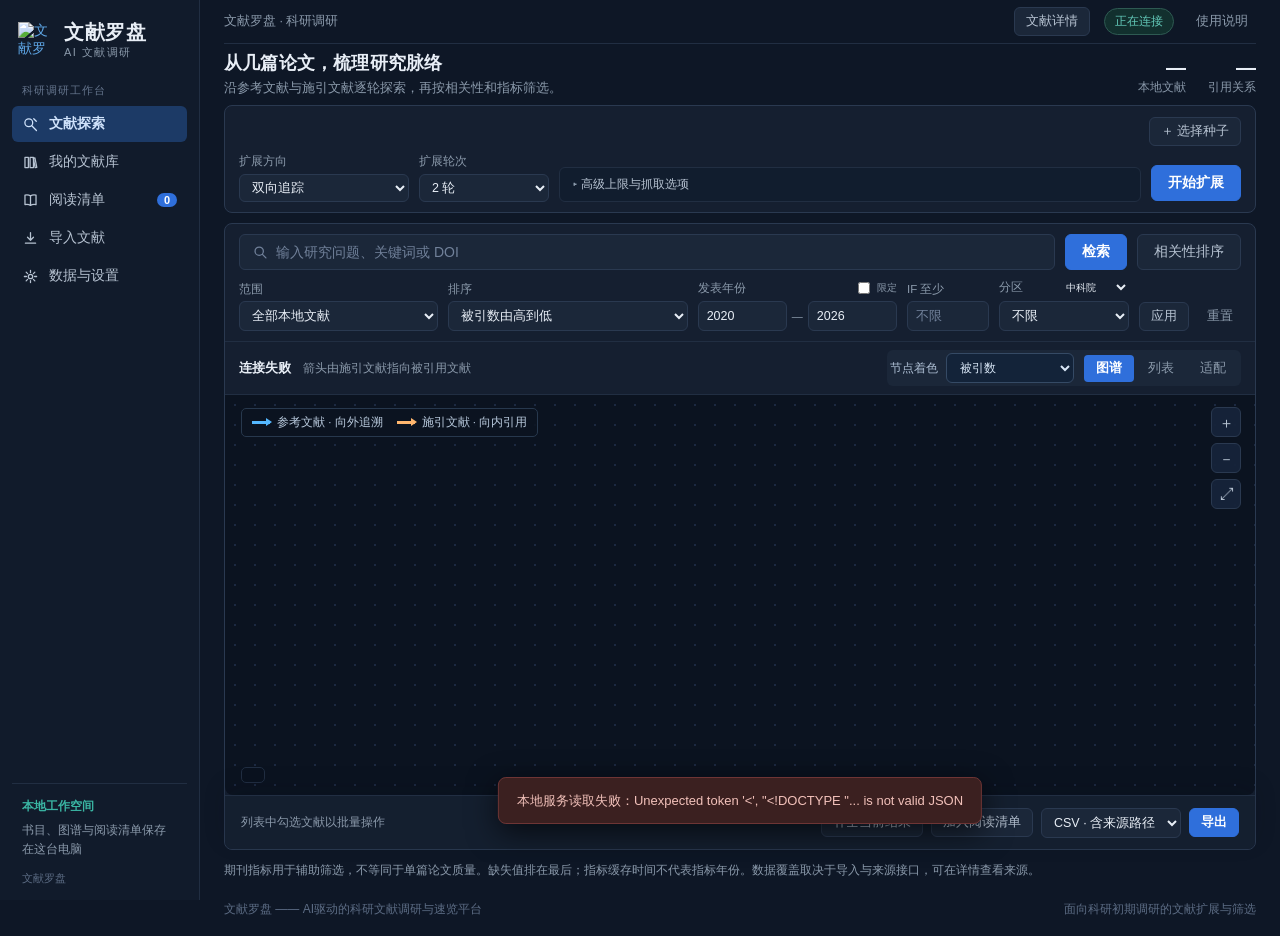
==== static/workspace.html @ 7126dbc1 "Optimize experience and fix bugs (v0.12.0)" ====
<!doctype html>
<html lang="zh-CN"><head><meta charset="utf-8"><meta name="viewport" content="width=device-width,initial-scale=1"><title>文献罗盘 · 科研文献调研工作台</title><meta name="theme-color" content="#0e1726"><link rel="icon" type="image/png" sizes="32x32" href="/brand/favicon-32.png"><link rel="icon" type="image/png" sizes="16x16" href="/brand/favicon-16.png"><link rel="shortcut icon" href="/favicon.ico"><link rel="apple-touch-icon" href="/brand/wenxianluopan-icon-256.png"><link rel="stylesheet" href="workspace.css?v=0.12.0"><link rel="stylesheet" href="ai_brief.css?v=0.12.0"><script src="vendor/cytoscape.min.js"></script><script src="existing_content.js?v=0.12.0"></script><script defer src="workspace.js?v=0.12.0"></script><script defer src="ai_brief.js?v=0.12.0"></script><link rel="stylesheet" href="pdf_guide.css?v=0.12.0"><script defer src="pdf_guide.js?v=0.12.0"></script><script defer src="ai_profiles.js?v=0.12.0"></script><script defer src="data_sources.js?v=0.12.0"></script><script defer src="enrichment.js?v=0.12.0"></script><link rel="stylesheet" href="/organizer.css?v=0.12.0"><link rel="stylesheet" href="/workspace_chrome.css?v=0.12.0"></head><body>
<aside class="sidebar">
  <a class="brand" href="/">
    <img class="brand-logo" src="/brand/wenxianluopan-icon-64.png" alt="文献罗盘图标" width="64" height="64">
    <span class="brand-text"><span class="brand-name">文献罗盘</span><small class="brand-sub">AI 文献调研</small></span>
  </a>
  <div class="nav-caption">科研调研工作台</div>
  <nav>
    <button class="nav-item active" data-page="explore"><svg class="nav-ico" viewBox="0 0 20 20" aria-hidden="true"><circle cx="8" cy="8" r="4.6"/><path d="M11.5 11.5 17 17M13.8 3.2l3 3"/></svg><span>文献探索</span></button>
    <button class="nav-item" data-page="library"><svg class="nav-ico" viewBox="0 0 20 20" aria-hidden="true"><path d="M3.5 4h4v12h-4zM9.5 4h4v12h-4z"/><path d="M15.2 4.6l2.2 11-1.9.4-2.2-11z"/></svg><span>我的文献库</span></button>
    <button class="nav-item" data-page="reading"><svg class="nav-ico" viewBox="0 0 20 20" aria-hidden="true"><path d="M10 4.6C8.4 3.4 6 3.2 3.5 3.6v11.2c2.5-.4 4.9-.2 6.5 1 1.6-1.2 4-1.4 6.5-1V3.6C14 3.2 11.6 3.4 10 4.6zM10 4.6v11.2"/></svg><span>阅读清单</span> <b id="reading-count">0</b></button>
    <button class="nav-item" data-page="import"><svg class="nav-ico" viewBox="0 0 20 20" aria-hidden="true"><path d="M10 3v9M6.5 8.5 10 12l3.5-3.5M4 15.5h12"/></svg><span>导入文献</span></button>
    <button class="nav-item" data-page="settings"><svg class="nav-ico" viewBox="0 0 20 20" aria-hidden="true"><circle cx="10" cy="10" r="2.6"/><path d="M10 2.8v2.4M10 14.8v2.4M2.8 10h2.4M14.8 10h2.4M4.9 4.9l1.7 1.7M13.4 13.4l1.7 1.7M15.1 4.9l-1.7 1.7M6.6 13.4l-1.7 1.7"/></svg><span>数据与设置</span></button>
  </nav>
  <div class="sidebar-bottom"><strong>本地工作空间</strong><p>书目、图谱与阅读清单保存在这台电脑</p><small id="app-version">文献罗盘</small></div>
</aside>
<main><header class="topbar"><span class="crumb">文献罗盘 · 科研调研</span><div><span id="mode-badge" class="badge">正在连接</span><button class="text-button" id="help-btn">使用说明</button></div></header>
<section id="workspace-page">
<div class="page-heading"><div class="heading-text"><h1 id="page-title">从几篇论文，梳理研究脉络</h1><p id="page-subtitle">沿参考文献与施引文献逐轮探索，再按相关性和指标筛选。</p></div><div class="numbers"><div><strong id="paper-count">—</strong><span>本地文献</span></div><div><strong id="edge-count">—</strong><span>引用关系</span></div></div></div>
<section class="seed-panel" id="seed-panel"><div class="seed-row"><div id="seed-chips" class="seed-chips"></div><button id="choose-seeds" class="secondary small">＋ 选择种子</button></div><div class="expansion-controls"><label>扩展方向<select id="direction"><option value="both">双向追踪</option><option value="references">参考文献 · 追溯基础</option><option value="citing">施引文献 · 后续进展</option></select></label><label>扩展轮次<select id="depth"><option value="1">1 轮</option><option value="2" selected>2 轮</option><option value="3">3 轮</option></select></label><details class="advanced-box"><summary>高级上限与抓取选项</summary><div class="advanced-content"><div class="advanced-grid"><label>每方向上限<select id="per-direction"><option>10</option><option selected>20</option><option>50</option></select></label><label>结果总量上限<select id="max-nodes"><option>50</option><option selected>200</option><option>500</option></select></label><label>数据方式<select id="fetch-mode"><option value="local">本地已有网络</option><option value="online">联网补充 OpenAlex</option></select></label><label>联网抓取上限<select id="max-fetch" title="本次任务最多对多少篇节点做在线取数（按节点计，不是 HTTP 请求次数）"><option>5</option><option>10</option><option selected>20</option><option>30</option></select></label></div><p class="expansion-hint">控制每轮拓展范围与总量，避免一次取回过多文献。联网时补充缺失引用关系；达到上限或手动停止后，已发现的结果仍会保留。</p><button type="button" id="close-advanced" class="secondary small">完成设置</button></div></details><button id="run-explore" class="primary">开始扩展</button></div><div id="job-progress" class="job-progress" hidden></div></section>
<section class="results-panel"><div class="search-row"><label class="search-input"><svg class="search-ico" viewBox="0 0 20 20" aria-hidden="true"><circle cx="9" cy="9" r="5.2"/><path d="M13 13l4.4 4.4"/></svg><input id="query" placeholder="输入研究问题、关键词或 DOI" aria-label="研究问题或关键词"></label><button id="apply-query" class="primary">检索</button><button id="ai-rank" class="secondary">相关性排序</button></div>
<div class="filter-row"><label>范围<select id="scope"><option value="all">全部本地文献</option><option value="task">本次扩展结果</option><option value="library">我的文献库</option><option value="reading">阅读清单</option></select></label><label>排序<select id="sort"><option value="cited">被引数由高到低</option><option value="relevance">本地文本相关性</option><option value="network">引用网络相似度</option><option value="impact_factor">影响因子由高到低</option><option value="cas_zone">中科院分区优先</option><option value="year_desc">发表时间由新到旧</option><option value="year_asc">发表时间由旧到新</option><option value="depth">扩展层级由近到远</option></select></label><div class="year-filter"><span class="year-label">发表年份 <span><input id="year-enabled" type="checkbox" aria-label="限定发表年份">限定</span></span><div class="year-input"><input id="year-min" type="number" min="1500" max="2200" value="2020" placeholder="2020" aria-label="起始年份"><span>—</span><input id="year-max" type="number" min="1500" max="2200" value="2026" placeholder="当前年" aria-label="结束年份"></div></div><label>IF 至少<input id="min-if" type="number" min="0" step="0.1" placeholder="不限"></label><div class="zone-filter"><span class="zone-label"><span>分区</span><select id="zone-scheme" aria-label="分区体系"><option value="cas">中科院</option><option value="jcr">JCR</option></select></span><select id="cas-max" aria-label="分区范围"><option value="">不限</option><option value="1">1 区</option><option value="2">1–2 区</option><option value="3">1–3 区</option><option value="4">1–4 区</option><option value="unknown">分区缺失</option></select></div><button id="apply-filters" class="secondary small">应用</button><button id="reset-filters" class="text-button">重置</button></div>
<div id="metric-availability" class="metric-availability" hidden></div><div id="enrichment-progress" class="enrichment-progress" role="status" hidden></div><div id="model-note" class="model-note" hidden></div><div class="result-toolbar"><div><strong id="result-count">正在载入文献</strong><span id="result-caption">箭头由施引文献指向被引用文献</span></div><div class="view-buttons"><label class="graph-color-control">节点着色 <select id="graph-color" aria-label="节点着色"><option value="cited">被引数</option><option value="impact_factor">期刊影响因子</option><option value="year">发表年份</option><option value="cluster">网络分组</option></select></label><button id="graph-view" class="active" aria-pressed="true">图谱</button><button id="list-view" aria-pressed="false">列表</button><button id="fit-graph" class="graph-fit" title="缩放至显示全部节点">适配</button></div></div>
<div id="graph-wrap"><div id="graph" role="img" aria-label="文献引用网络图，点击节点查看文献"></div><div class="graph-zoom"><button id="zoom-in" class="zoom-btn" title="放大" aria-label="放大图谱">＋</button><button id="zoom-out" class="zoom-btn" title="缩小" aria-label="缩小图谱">－</button><button id="zoom-fit" class="zoom-btn" title="适应窗口" aria-label="适应窗口">⤢</button></div><div class="graph-relations"><span><i class="relation-reference"></i>参考文献 · 向外追溯</span><span><i class="relation-citing"></i>施引文献 · 向内引用</span></div><div id="graph-tooltip" class="graph-tooltip" hidden></div><div class="graph-legend" id="graph-color-legend"></div><div id="graph-empty" class="empty" hidden>没有符合条件的文献，请调整筛选条件。</div></div>
<div id="list-wrap" class="list-wrap" hidden><table class="papers-table"><thead><tr><th><input type="checkbox" id="select-all" aria-label="全选当前结果"></th><th>文献与发现依据</th><th>年份</th><th>被引数</th><th>IF / 分区</th><th>清单</th></tr></thead><tbody id="papers-body"></tbody></table><div id="list-empty" class="empty" hidden>没有符合条件的文献。</div></div><footer class="result-footer"><span id="selection-count">列表中勾选文献以批量操作</span><div><button id="enrich-results" class="secondary small">补全当前结果</button><button id="add-selected" class="secondary small">加入阅读清单</button><select id="export-format" aria-label="导出格式"><option value="csv">CSV · 含来源路径</option><option value="ris">RIS · 文献管理器</option><option value="graphml">GraphML · 图网络</option></select><button id="export-btn" class="primary small">导出</button></div></footer></section><p class="data-footnote">期刊指标用于辅助筛选，不等同于单篇论文质量。缺失值排在最后；指标缓存时间不代表指标年份。数据覆盖取决于导入与来源接口，可在详情查看来源。</p></section>
<section id="import-page" class="secondary-page" hidden><span class="eyebrow">ADD YOUR PAPERS</span><h1>导入自己的调研起点</h1><p>先导入已知论文，再回到探索工作台选择种子。重复条目会按标识及标题合并。</p><div class="form-card"><label>导入格式<select id="import-format"><option value="doi">DOI · 联网获取书目信息</option><option value="bibtex">BibTeX · 可离线</option><option value="ris">RIS · 可离线</option><option value="standard">标准 JSONL · 可离线</option><option value="pdf-folder">本地 PDF 文件夹</option></select></label><label>导入内容<textarea id="import-content" rows="10" placeholder="每行一个 DOI，或粘贴 BibTeX / RIS / 标准文献 JSONL；PDF 文件夹格式请填写绝对路径"></textarea></label><details><summary>标准格式的引用边与期刊指标</summary><label>引用边 JSONL<textarea id="import-citations" rows="3" placeholder='{"from_doi":"10.x/a","to_doi":"10.x/b"}'></textarea></label><label>期刊指标 JSONL<textarea id="import-venues" rows="3" placeholder='{"name":"期刊名称","impact_factor":"5.0","cas_zone":"2区","source":"自备已授权数据"}'></textarea></label></details><button id="import-btn" class="primary">导入文献</button><pre id="import-result" class="operation-result" hidden></pre></div><div class="form-card"><h2>Zotero 本地文献库</h2><p>先在“数据与设置”启用 Zotero 集成，并在 Zotero 中允许本地 API。同步仅读取书目与附件路径。</p><button id="zotero-sync" class="secondary">同步本地 Zotero</button></div></section>
<section id="settings-page" class="secondary-page" hidden><span class="eyebrow">MODEL &amp; DATA</span><h1>数据与设置</h1><p>联网时会向所用学术数据源发送 DOI 或检索请求。本地文本排序不调用外部模型。</p><div class="form-card ai-settings-card"><span class="eyebrow">AI 辅助阅读</span><div class="ai-connections-heading"><h2>模型连接</h2><button id="ai-new-profile" class="secondary small">＋ 新建连接</button></div><div id="ai-profile-list" class="ai-profile-list" aria-label="已保存的模型连接"></div><h3 id="ai-editor-title">编辑连接</h3><p>选择模型服务，填入模型名称和 API 密钥，即可使用摘要速览与全文解读。</p><div class="ai-settings-fields"><label>连接名称<input id="ai-profile-name" maxlength="100" placeholder="例如：日常阅读、长文分析" autocomplete="off"></label><label>模型服务<select id="ai-service"><option value="deepseek">DeepSeek</option><option value="openai">OpenAI</option><option value="custom">自定义兼容接口</option><option value="zju">浙江大学模型服务（需校内授权）</option></select></label><label id="ai-url-row">服务地址<input id="ai-url" type="url" placeholder="粘贴服务商提供的 API 地址" autocomplete="off"></label><label>模型名称<input id="ai-model-name" placeholder="填写服务商提供的模型名称" autocomplete="off"></label><label>API 密钥<input id="ai-key-input" type="password" placeholder="粘贴 API 密钥" autocomplete="off" spellcheck="false"></label></div><label class="ai-enable"><input id="ai-set-active" type="checkbox" checked>设为当前使用的连接</label><label class="ai-enable"><input id="ai-enable-online" type="checkbox" checked>启用 AI（点击生成时联网）</label><div class="ai-save-row"><button id="ai-save-config" class="primary">保存连接</button><button id="ai-test-config" class="secondary">测试连接</button><span id="ai-config-state" role="status">尚未读取配置</span></div><small class="muted">密钥保存在本机，不会显示在页面或导出文件中。</small></div><div class="form-card" id="data-source-settings"><span class="eyebrow">学术数据接口</span><h2>补全书目与期刊指标</h2><p>Crossref 和公开出版商页面无需另配密钥。OpenAlex 用于书目与引用信息；easyScholar 用于 IF、JCR 和中科院分区。模型密钥与这些数据源密钥分别配置。</p><div class="source-config-grid"><label>OpenAlex API Key（可选）<input id="source-openalex-key" type="password" autocomplete="off" placeholder="尚未配置"><span id="source-openalex-status" role="status"></span></label><div><button class="secondary small" data-source-save="openalex">保存</button><button class="text-button" data-source-delete="openalex">删除配置</button></div><label>easyScholar secretKey（补充分区）<input id="source-easyscholar-key" type="password" autocomplete="off" placeholder="尚未配置"><span id="source-easyscholar-status" role="status"></span></label><div><button class="secondary small" data-source-save="easyscholar">保存</button><button class="text-button" data-source-delete="easyscholar">删除配置</button></div></div><p class="muted">密钥不回显。保存后，在文献详情或结果底部点击补全信息。</p><div class="metric-cache-import"><button class="secondary small" id="import-metric-cache">导入已有指标缓存</button><input type="file" id="metric-cache-file" accept=".jsonl,.ndjson,.json" hidden><span id="metric-cache-status" role="status">支持 easyScholar JSONL，导入后点击补全指标；无需再次联网。</span></div></div><div class="form-card"><h2>连接与数据来源</h2><label class="check-label"><input type="checkbox" id="offline-mode">离线模式 · 只使用本地数据与已有缓存</label><label class="check-label"><input type="checkbox" id="zotero-enabled">启用 Zotero 本地只读集成</label><label>OpenAlex 联系邮箱 可选<input id="mailto" type="email" placeholder="按需填写"></label><button id="save-settings" class="primary">保存设置</button><p class="muted">数据源密钥可在上方直接配置；联网可用性受服务认证、限流及数据覆盖范围影响。</p></div><div class="form-card"><h2>本地模型与筛选含义</h2><p>文本相关性采用 TF-IDF 与潜在语义分析 LSA，在本地标题和摘要上建立统计表示。排序分数由 70% 词项相似度与 30% LSA 相似度组成；样本过少时退回 TF-IDF。词表外查询会明确提示。</p><p>引用网络相似度根据共同参考文献与共同施引文献计算。社区颜色来自 Louvain 算法，表示网络结构分组，不自动命名研究主题。期刊 IF 和分区沿用导入或缓存来源，缓存日期与指标所属年份分别标注，未记录的年份显示未知。</p><a href="/api/export/graphml?include_candidates=true">导出全部本地图谱 GraphML →</a></div></section><footer class="app-footer">文献罗盘 —— AI驱动的科研文献调研与速览平台 <span>面向科研初期调研的文献扩展与筛选</span></footer></main>
<dialog id="seed-dialog"><div class="dialog-heading"><div><h2>选择种子文献</h2><p>从一篇已知论文出发，也可选择多篇互补的起点。</p></div><button data-close="seed-dialog" class="icon-button" aria-label="关闭种子选择">×</button></div><input id="seed-search" class="full-input" placeholder="搜索标题、中文标题或 DOI" aria-label="搜索种子文献"><div id="seed-results" class="seed-results"></div><div class="dialog-footer"><span id="seed-picked"></span><button id="confirm-seeds" class="primary">使用所选种子</button></div></dialog>
<dialog id="detail-dialog" class="detail-dialog" data-side-panel="1"><div class="dialog-heading"><span class="eyebrow">文献详情 · PAPER DETAIL</span><button data-close="detail-dialog" class="icon-button" aria-label="关闭文献详情">×</button></div><div id="detail-content"></div><div class="detail-tabs"><button data-detail-tab="overview" class="active">摘要与来源</button><button data-detail-tab="references">参考文献</button><button data-detail-tab="citing">施引文献</button><button data-detail-tab="similar">网络推荐</button></div><div id="detail-tab-content"></div></dialog>
<dialog id="help-dialog"><div class="dialog-heading"><h2>用一条可追溯的路径开展调研</h2><button data-close="help-dialog" class="icon-button" aria-label="关闭说明">×</button></div><ol class="help-list"><li>选择种子：导入一篇已知论文，再沿参考与施引关系拓展。</li><li>开始扩展：指定方向、轮次和数量。离线探索已有边；联网模式补充 OpenAlex 数据后继续扩展。</li><li>比较筛选：用问题或种子进行本地文本排序，结合年份、IF、分区及被引数筛选。</li><li>查看来源：点击节点或标题，核对摘要、DOI、引用路径和指标来源。</li><li>保存清单：列表勾选或在详情中加入清单，可填写阅读备注并导出 CSV、RIS、GraphML。</li></ol><p class="muted">扩展有采样上限，不承诺穷尽某一方向。引用关系与文本相似度为调研线索，最终判断需要阅读原文。</p></dialog><div id="toast" role="status" hidden></div>
<script defer src="/workspace_chrome.js?v=0.12.0"></script><script defer src="/organizer.js?v=0.12.0"></script><script defer src="/zotero_link.js?v=0.12.0"></script><script defer src="/trash.js?v=0.12.0"></script></body></html>
---- static/workspace.css ----
@charset "UTF-8";
/* 文献罗盘 · A 线视觉改版（parallel_v06_visual）
 * 默认深色主题：石板深灰 / 海军蓝底，蓝色主按钮，青绿来源与状态强调。
 * 设计规范见 lane_A_brand/设计规范.md。仅改视觉与必要前端交互，不改后端。 */
:root{
  --bg:#0e1726;            /* 页面底：深海军蓝黑 */
  --surface:#151f30;       /* 内容面：稍浅 */
  --surface-2:#1b2739;     /* 输入/悬停面 */
  --surface-3:#223047;     /* 更亮一档（表头/分页钮） */
  --ink:#e8eef6;           /* 主文字 */
  --ink-2:#b7c3d2;         /* 次级文字 */
  --muted:#8b9aab;         /* 辅助文字（保持可读） */
  --line:#2a3950;          /* 边框 */
  --line-soft:#212e42;
  --navy:#0b1220;
  --accent:#2f6fdb;        /* 主按钮蓝 */
  --accent-hover:#3f7de8;
  --teal:#3ab5a3;          /* 青绿：来源/状态强调 */
  --teal-dim:#2b8a7d;
  --teal-soft:#12302e;
  --danger:#e06c5f;
  --warn:#d9a44a;
  --radius:8px;
  --radius-sm:6px;
  font-family:"Segoe UI","Microsoft YaHei UI","Microsoft YaHei",sans-serif;
  color:var(--ink);font-size:14px;
}
*{box-sizing:border-box}
body{margin:0;background:var(--bg);color:var(--ink)}
button,input,select,textarea{font:inherit;color:inherit}
button{cursor:pointer;border:0;background:none}
button:disabled{opacity:.45;cursor:wait}
a{color:#5fa8e8;text-decoration:none}
a:hover{text-decoration:underline}
[hidden]{display:none!important}
h1,h2,h3,p{margin:0}
h1{font-size:19px;line-height:1.4;font-weight:650;letter-spacing:.2px}
h2{font-size:15px;font-weight:600}
p{line-height:1.7}

/* ---------- 表单控件 ---------- */
input,select,textarea{
  border:1px solid var(--line);border-radius:var(--radius-sm);
  background:var(--surface-2);color:var(--ink);padding:7px 10px;min-width:0;font-size:13.5px;
}
input::placeholder,textarea::placeholder{color:#71819a}
input:focus,select:focus,textarea:focus{outline:none;border-color:var(--accent);box-shadow:0 0 0 2px #2f6fdb40}
input[type=checkbox]{accent-color:var(--accent);width:15px;height:15px;cursor:pointer;flex:none}
label{display:flex;flex-direction:column;gap:5px;font-size:12px;color:var(--muted)}

/* ---------- 按钮 ---------- */
.primary,.secondary{padding:8px 16px;border-radius:var(--radius-sm);font-size:13.5px;font-weight:600;white-space:nowrap;flex:none}
.primary{background:var(--accent);color:#fff;border:1px solid var(--accent)}
.primary:hover{background:var(--accent-hover)}
.secondary{background:var(--surface-2);border:1px solid var(--line);color:var(--ink-2);font-weight:500}
.secondary:hover{border-color:#3d5375;color:var(--ink);background:var(--surface-3)}
.small{padding:5px 11px;font-size:12.5px}
.text-button{font-size:12.5px;color:var(--muted);padding:6px 8px;border-radius:var(--radius-sm)}
.text-button:hover{color:var(--ink);background:var(--surface-2)}
.danger{color:var(--danger)}

/* ---------- 侧栏 ---------- */
.sidebar{
  position:fixed;width:200px;inset:0 auto 0 0;z-index:10;
  background:#111b2b;border-right:1px solid var(--line-soft);
  padding:18px 12px 14px;display:flex;flex-direction:column;
}
/* 品牌区：真实图标 + 真实 HTML 文本字标，单行不折行 */
.brand{display:flex;gap:10px;align-items:center;padding:2px 6px;margin-bottom:22px;min-width:0}
.brand-logo{width:36px;height:36px;flex:none;object-fit:contain;display:block}
.brand-text{display:flex;flex-direction:column;min-width:0;line-height:1.2}
.brand-name{font-size:20px;font-weight:700;color:var(--ink);white-space:nowrap;letter-spacing:.5px}
.brand-sub{font-size:11px;color:var(--muted);font-weight:400;letter-spacing:1.5px;margin-top:2px;white-space:nowrap}
.nav-caption{font-size:11px;color:#64748c;letter-spacing:1px;padding:0 10px;margin-bottom:8px}
.sidebar nav{display:flex;flex-direction:column;gap:2px}
.nav-item{
  display:flex;align-items:center;gap:10px;width:100%;padding:9px 10px;text-align:left;
  border-radius:var(--radius-sm);font-size:13.5px;color:var(--ink-2);white-space:nowrap;
}
.nav-item:hover{background:var(--surface-2);color:var(--ink)}
.nav-item.active{background:#1c3a66;color:#cfe2fb;font-weight:600}
.nav-item b{background:var(--accent);color:#fff;font-size:11px;border-radius:9px;padding:1px 7px;margin-left:auto;font-weight:600}
.nav-ico{width:17px;height:17px;flex:none;fill:none;stroke:currentColor;stroke-width:1.5;stroke-linecap:round;stroke-linejoin:round}
.sidebar-bottom{margin-top:auto;padding:14px 10px 0;border-top:1px solid var(--line-soft);font-size:12px;color:var(--ink-2)}
.sidebar-bottom strong{font-weight:600;color:var(--teal);font-size:12px}
.sidebar-bottom p{color:var(--muted);margin-top:6px;font-size:12px;line-height:1.6}
.sidebar-bottom small{display:block;margin-top:12px;font-size:11px;color:#5c6c84}

/* ---------- 主区与顶栏 ---------- */
main{margin-left:200px;padding:0 24px;max-width:1720px;min-width:0}
.topbar{height:44px;border-bottom:1px solid var(--line-soft);display:flex;justify-content:space-between;align-items:center;font-size:12.5px;color:var(--muted)}
.crumb{color:var(--muted)}
.topbar>div{display:flex;align-items:center;gap:14px}
.badge{border:1px solid #2e5a52;padding:4px 10px;border-radius:20px;background:var(--teal-soft);color:#63c9b9;font-size:12px;white-space:nowrap}

/* ---------- 页标题（紧凑，让结果区提前） ---------- */
.page-heading{display:flex;justify-content:space-between;align-items:center;padding:7px 0 6px;gap:16px}
.page-heading h1{white-space:nowrap;font-size:18px}
.page-heading p{color:var(--muted);font-size:12.5px;margin-top:2px;overflow:hidden;text-overflow:ellipsis;white-space:nowrap}
.heading-text{min-width:0}
.numbers{display:flex;gap:22px;flex-shrink:0}
.numbers>div{display:flex;flex-direction:column;align-items:flex-end;gap:1px}
.numbers strong{font-size:20px;font-weight:650;font-variant-numeric:tabular-nums;color:var(--ink)}
.numbers span{font-size:11.5px;color:var(--muted)}
.eyebrow{font-size:11px;letter-spacing:1.5px;color:var(--teal);font-weight:650}

/* ---------- 任务区（种子 + 扩展控制，紧凑） ---------- */
.seed-panel{background:var(--surface);border:1px solid var(--line);border-radius:var(--radius);padding:10px 14px;margin-bottom:10px}
.section-label{display:flex;align-items:center;gap:12px}
.seed-row{display:flex;gap:10px;align-items:center;min-height:30px;flex-wrap:wrap}
.seed-chips{display:flex;flex-wrap:wrap;gap:6px;flex:1;min-width:0}
.seed-chips .muted{font-size:12.5px}
.seed-chip{display:flex;align-items:center;gap:7px;background:var(--teal-soft);color:#8fd8cb;border:1px solid #275a52;border-radius:5px;padding:4px 8px;font-size:12.5px;max-width:420px}
.seed-chip>span{white-space:nowrap;overflow:hidden;text-overflow:ellipsis}
.seed-chip button{font-size:14px;color:#6fb5aa;line-height:1}
.seed-chip button:hover{color:var(--ink)}
.expansion-controls{display:flex;align-items:end;gap:10px;flex-wrap:wrap;margin-top:8px}
.expansion-controls label{font-size:11.5px;min-width:96px;flex:1;max-width:170px}
.expansion-controls select{font-size:12.5px;width:100%;padding:5px 8px}
.expansion-controls .primary{align-self:end;margin-bottom:1px}
.advanced-box{border:1px solid var(--line-soft);border-radius:var(--radius-sm);background:var(--surface-2);flex:2;min-width:200px}
.advanced-box>summary{cursor:pointer;font-size:12px;color:var(--ink-2);padding:7px 10px;list-style:none;white-space:nowrap}
.advanced-box>summary::-webkit-details-marker{display:none}
.advanced-box>summary::before{content:"▸ ";color:var(--muted)}
.advanced-box[open]>summary::before{content:"▾ "}
.advanced-box>summary:hover{color:var(--ink)}
.advanced-grid{display:grid;grid-template-columns:repeat(auto-fit,minmax(150px,1fr));gap:10px;padding:4px 10px 10px}
.expansion-hint{margin:0;padding:0 10px 10px;font-size:12px;color:var(--muted);line-height:1.7}
.job-progress{margin-top:10px;padding-top:10px;border-top:1px dashed var(--line);display:flex;align-items:center;gap:12px;font-size:12.5px;color:var(--ink-2);flex-wrap:wrap}
.job-progress strong{color:var(--ink)}
.job-progress small{color:var(--muted);line-height:1.6}
.job-progress button{margin-left:auto}

/* ---------- 结果区（主体） ---------- */
.results-panel{background:var(--surface);border:1px solid var(--line);border-radius:var(--radius)}
.search-row{display:flex;gap:10px;padding:10px 14px 8px}
.search-row .primary{align-self:stretch}
.search-input{flex:1;display:flex;flex-direction:row;align-items:center;border:1px solid var(--line);border-radius:var(--radius-sm);background:var(--surface-2);padding:0 12px;gap:8px;min-width:0}
.search-input:focus-within{border-color:var(--accent);box-shadow:0 0 0 2px #2f6fdb40}
.search-ico{width:16px;height:16px;flex:none;fill:none;stroke:#71819a;stroke-width:1.6;stroke-linecap:round}
.search-input input{width:100%;border:0;background:transparent;padding:9px 0;font-size:14px;outline:none;box-shadow:none}
.search-input input:focus{border:0;box-shadow:none}
.filter-row{display:flex;align-items:end;gap:10px;flex-wrap:wrap;padding:0 14px 10px;border-bottom:1px solid var(--line-soft)}
.filter-row label{font-size:11.5px;gap:4px;min-width:0}
.filter-row select,.filter-row input{padding:6px 8px;font-size:12.5px;height:30px}
.filter-row label:nth-child(1){flex:1;min-width:130px}
.filter-row label:nth-child(2){flex:1.2;min-width:150px}
.filter-row label:nth-child(3){flex:1;min-width:150px}
.filter-row label:nth-child(4){width:82px}
.filter-row label:nth-child(5){width:92px}
.year-input{display:flex;align-items:center;gap:5px}
.year-input input{width:100%;flex:1;min-width:0}
.year-input span{font-size:11px;color:var(--muted)}
.model-note{background:var(--teal-soft);border-bottom:1px solid #275a52;color:#8fd8cb;font-size:12.5px;padding:9px 16px;line-height:1.7}
.model-note.warning{background:#332a17;border-color:#5c4a20;color:#e2c184}
.result-toolbar{display:flex;justify-content:space-between;align-items:center;padding:8px 14px;font-size:13px;gap:10px}
.result-toolbar>div:first-child{display:flex;align-items:baseline;gap:12px;min-width:0}
.result-toolbar strong{font-weight:600;color:var(--ink)}
#result-caption{font-size:12px;color:var(--muted);overflow:hidden;text-overflow:ellipsis;white-space:nowrap}
.view-buttons{display:flex;background:var(--surface-2);padding:3px;border-radius:var(--radius-sm);gap:2px;flex:none}
.view-buttons button{font-size:12.5px;padding:5px 12px;color:var(--muted);border-radius:4px}
.view-buttons button.active{background:var(--accent);color:#fff;font-weight:600}
.view-buttons button:hover:not(.active){color:var(--ink)}

/* ---------- 图谱 ---------- */
#graph-wrap{position:relative;border-top:1px solid var(--line-soft);border-radius:0 0 var(--radius) var(--radius);background:#0b1320;background-image:radial-gradient(#1c2941 1px,transparent 1px);background-size:20px 20px}
#graph{height:max(400px,calc(100vh - 320px));min-height:400px}
.graph-zoom{position:absolute;top:12px;right:14px;display:flex;flex-direction:column;gap:6px;z-index:2}
.zoom-btn{width:30px;height:30px;border-radius:var(--radius-sm);background:#16233aee;border:1px solid var(--line);color:var(--ink-2);font-size:15px;line-height:1;display:grid;place-items:center}
.zoom-btn:hover{color:var(--ink);border-color:#3d5375}
.graph-legend{position:absolute;bottom:12px;left:16px;display:flex;align-items:center;gap:16px;font-size:12px;color:#9fb0c2;pointer-events:none;background:#0b1320d9;padding:7px 11px;border-radius:5px;border:1px solid var(--line-soft)}
.graph-legend span{display:flex;align-items:center;gap:6px}
.graph-legend i{display:inline-block;width:8px;height:8px;border-radius:50%;background:#5fa8e8}
.graph-legend .seed-dot{background:var(--teal);box-shadow:0 0 0 2px #3ab5a355}

/* ---------- 列表 ---------- */
.list-wrap{overflow:auto;max-height:max(410px,calc(100vh - 322px));min-height:300px}
.papers-table{width:100%;border-collapse:collapse;font-size:13.5px}
.papers-table th{position:sticky;top:0;text-align:left;background:var(--surface-3);color:var(--muted);font-size:12px;font-weight:600;z-index:1;padding:10px 14px;border-bottom:1px solid var(--line)}
.papers-table td{padding:13px 14px;border-bottom:1px solid var(--line-soft);vertical-align:top}
.papers-table tr:hover td{background:#182438}
.papers-table th:first-child,.papers-table td:first-child{width:36px;padding-right:0}
.papers-table td:nth-child(2){max-width:560px;width:52%;word-break:break-word;overflow-wrap:anywhere}
.paper-title{font-size:14px;line-height:1.55;text-align:left;font-weight:600;padding:0;display:block;color:var(--ink)}
.paper-title:hover{color:#6cb2ef}
.paper-zh{font-size:12.5px;color:var(--ink-2);margin-top:3px;line-height:1.6}
.paper-meta{font-size:12px;color:var(--muted);margin-top:4px;line-height:1.6}
.reason{font-size:12px;color:#6fb5aa;margin-top:6px;line-height:1.65}
.tag{display:inline-block;background:var(--surface-3);color:var(--ink-2);font-size:11px;border-radius:4px;padding:1px 6px;margin-right:5px}
.tag.seed{background:var(--teal-soft);color:var(--teal);border:1px solid #275a52}
.metric{font-size:13px;line-height:1.7;font-variant-numeric:tabular-nums;white-space:nowrap;color:var(--ink-2)}
.metric-year{color:var(--muted);font-size:11px}
.save-paper{font-size:18px;color:#5c6c84;line-height:1;padding:1px 5px}
.save-paper.saved{color:var(--teal)}
.result-footer{display:flex;justify-content:space-between;align-items:center;padding:10px 16px;border-top:1px solid var(--line-soft);gap:10px;flex-wrap:wrap}
.result-footer>span{font-size:12px;color:var(--muted)}
.result-footer>div{display:flex;align-items:center;gap:8px;flex-wrap:wrap}
.result-footer select{font-size:12.5px;padding:6px 8px}
.empty{padding:56px 30px;text-align:center;color:var(--muted);font-size:13.5px}
#graph-empty{position:absolute;inset:64px 0 auto;pointer-events:none}
.data-footnote{font-size:12px;color:var(--muted);margin-top:10px;line-height:1.7}
.app-footer{display:flex;justify-content:space-between;font-size:12px;color:#5c6c84;margin:20px 0 18px;gap:10px;flex-wrap:wrap}

/* ---------- 次级页面（导入 / 设置） ---------- */
.secondary-page{padding-top:24px;max-width:960px}
.secondary-page>p{font-size:13px;color:var(--muted);margin:8px 0 20px}
.secondary-page h1{font-size:22px}
.form-card{background:var(--surface);border:1px solid var(--line);border-radius:var(--radius);padding:20px;margin-bottom:16px}
.form-card label{margin-bottom:16px;font-size:12.5px}
.form-card h2{margin-bottom:12px}
.form-card p{font-size:13px;color:var(--ink-2);margin:12px 0}
.form-card textarea{width:100%;resize:vertical;line-height:1.7;background:var(--surface-2)}
.form-card>label input{max-width:500px}
.form-card .check-label{display:flex;flex-direction:row;align-items:center;gap:10px;margin-bottom:14px;font-size:13.5px;color:var(--ink-2)}
.form-card details{margin-bottom:16px}
.form-card summary{font-size:13px;color:#5fa8e8;cursor:pointer;margin-bottom:12px}
.muted{font-size:12.5px;line-height:1.8;color:var(--muted)}
.operation-result{background:var(--navy);border:1px solid var(--line);padding:14px;white-space:pre-wrap;font-size:12.5px;line-height:1.7;border-radius:var(--radius-sm);color:var(--ink-2)}

/* ---------- 对话框 ---------- */
dialog{border:1px solid var(--line);border-radius:12px;box-shadow:0 18px 60px #00000080;padding:22px;width:min(680px,calc(100vw - 40px));max-height:88vh;color:var(--ink);background:var(--surface)}
dialog::backdrop{background:#050a1280}
.dialog-heading{display:flex;justify-content:space-between;align-items:start;gap:18px;margin-bottom:16px}
.dialog-heading p{font-size:12.5px;color:var(--muted);margin-top:6px}
.icon-button{font-size:22px;color:var(--muted);padding:0 4px;line-height:1}
.icon-button:hover{color:var(--ink)}
.full-input{width:100%;font-size:13.5px}
.seed-results{margin-top:12px;max-height:400px;overflow:auto}
.seed-option{display:flex;flex-direction:row;align-items:start;padding:12px 4px;gap:12px;border-bottom:1px solid var(--line-soft);cursor:pointer}
.seed-option input{flex-shrink:0;margin-top:4px}
.seed-option span{font-size:13px;line-height:1.65;color:var(--ink)}
.seed-option small{display:block;font-size:11.5px;color:var(--muted);margin-top:4px}
.dialog-footer{display:flex;justify-content:space-between;align-items:center;border-top:1px solid var(--line);margin-top:14px;padding-top:16px;font-size:12.5px;color:var(--muted)}

/* ---------- 详情：桌面右侧边面板（非模态，保留图谱/列表上下文） ---------- */
dialog.detail-dialog{
  position:fixed;inset:0 0 0 auto;height:100vh;max-height:100vh;margin:0;
  width:min(560px,100vw);max-width:100vw;border-radius:0;border-top:0;border-right:0;border-bottom:0;
  border-left:1px solid var(--line);box-shadow:-18px 0 50px #00000073;
  padding:18px 22px 22px;overflow-y:auto;z-index:60;
}
dialog.detail-dialog::backdrop{background:transparent}
.detail-dialog h2{font-size:18px;line-height:1.55;margin-bottom:8px;color:var(--ink)}
.detail-dialog h3{font-size:13.5px;line-height:1.7;color:var(--ink-2);font-weight:500}
.detail-label{display:inline-block;font-size:11px;color:var(--muted);border:1px solid var(--line);border-radius:4px;padding:1px 6px;margin-right:8px;vertical-align:2px}
.detail-sub{font-size:14px;color:var(--ink-2);margin-top:18px}
.detail-meta{font-size:12.5px;color:var(--muted);line-height:1.85;margin:10px 0}
.detail-actions{display:flex;gap:8px;align-items:center;margin:14px 0;flex-wrap:wrap}
.detail-actions .primary{flex:none}
.detail-tabs{display:flex;border-bottom:1px solid var(--line);margin:18px 0 14px;gap:16px}
.detail-tabs button{padding:8px 0;font-size:13px;color:var(--muted);border-bottom:2px solid transparent}
.detail-tabs button.active{color:#6cb2ef;border-bottom-color:#6cb2ef}
.abstract{font-size:13.5px;line-height:1.85;color:var(--ink-2);white-space:pre-wrap;margin:10px 0 20px}
.provenance{border-top:1px solid var(--line-soft);padding-top:14px;font-size:12.5px;line-height:1.9;color:var(--muted)}
.provenance strong{color:var(--ink-2);font-weight:600}
.detail-note{width:100%;margin:10px 0;font-size:13px;background:var(--surface-2);color:var(--ink)}
.linked-toolbar{display:flex;justify-content:space-between;align-items:center;color:var(--muted);font-size:12.5px;margin-bottom:12px;gap:10px}
.linked-toolbar select{font-size:12.5px}
.linked-paper{padding:14px 0;border-bottom:1px solid var(--line-soft)}
.help-list{padding-left:20px;font-size:13.5px;line-height:1.9}
.help-list li{padding-bottom:12px}

/* ---------- 来源标注 / 已有内容 / 同步状态（C 线契约样式，深色化） ---------- */
.origin-badge{display:inline-block;font-size:11px;color:#8fd8cb;background:var(--teal-soft);border:1px solid #275a52;border-radius:10px;padding:2px 9px;margin:6px 0;vertical-align:middle}
.existing-block{border:1px solid var(--line);border-radius:var(--radius-sm);padding:12px 14px;margin:14px 0;background:var(--surface-2)}
.existing-block h3{font-size:13.5px;color:var(--teal);margin-bottom:6px}
.sync-status{display:flex;align-items:center;gap:10px;flex-wrap:wrap;border:1px solid var(--line);border-radius:var(--radius-sm);padding:10px 14px;margin:14px 0;background:var(--surface-2);font-size:12.5px}
.sync-status strong{font-weight:600;color:var(--ink-2)}
.sync-badge{display:inline-block;font-size:12px;font-weight:600;border-radius:10px;padding:2px 10px}
.sync-none{background:#1c3450;color:#9cc3ea}
.sync-pending{background:#332a17;color:#e2c184}
.sync-partial{background:#2c2540;color:#c0aee6}
.sync-synced{background:#173325;color:#7ed0a0}
.sync-conflict{background:#3b2020;color:#eda39a}
.sync-err{flex-basis:100%;color:#eda39a;font-size:12px}
.enrich-result{border:1px solid var(--line);border-radius:var(--radius-sm);padding:12px 14px;margin:14px 0;background:var(--surface-2);font-size:12.5px}
.enrich-result strong{font-weight:600;color:var(--ink);display:block;margin-bottom:4px}
.enrich-fields,.enrich-errors{margin:6px 0 0;padding-left:18px}
.enrich-errors{color:#eda39a}
.enrich-fields li,.enrich-errors li{margin:3px 0}
.supports-block{margin-top:14px;border:1px solid var(--line);border-radius:var(--radius-sm);padding:10px 12px;background:var(--surface-2)}
.supports-block summary{cursor:pointer;font-size:12.5px;color:var(--ink-2)}
.supports-list{margin:9px 0 0;padding-left:18px;font-size:12.5px;color:var(--ink-2);line-height:1.85}
.supports-missing{margin-top:12px;font-size:12.5px}
/* V4-08：AI 面板内容状态说明 */
.wnai-content-status .wnai-kv{align-items:flex-start}

/* ---------- Toast ---------- */
#toast{position:fixed;bottom:24px;left:calc(50% + 100px);transform:translateX(-50%);background:#1c3450;color:var(--ink);border:1px solid #33507a;border-radius:var(--radius);padding:12px 18px;font-size:13px;box-shadow:0 8px 30px #000000a6;max-width:80vw;z-index:100;line-height:1.65}
#toast.error{background:#3b2020;border-color:#6e3535;color:#f2c1ba}

/* ---------- 响应式 ---------- */
@media(min-width:1600px){main{padding:0 40px}}
@media(max-width:1200px){
  main{padding:0 16px}
  .sidebar{width:176px;padding:16px 10px 12px}
  main{margin-left:176px}
  .brand-name{font-size:18px}
  #result-caption{display:none}
  .graph-legend span:last-child{display:none}
}
@media(max-width:900px){
  .sidebar{position:static;width:100%;height:auto;padding:10px 16px;border-right:0;border-bottom:1px solid var(--line-soft);flex-direction:row;align-items:center;justify-content:space-between;gap:12px}
  .brand{margin:0;padding:0}
  .brand-logo{width:32px;height:32px}
  .brand-name{font-size:17px}
  .brand-sub{display:none}
  .nav-caption,.sidebar-bottom{display:none}
  .sidebar nav{display:flex;gap:4px}
  .nav-item{width:auto;padding:8px 10px;margin:0;font-size:12.5px}
  .nav-item span{display:none}
  .nav-item b{display:none}
  main{margin:0;padding:0 16px}
  .topbar{height:46px}
  .page-heading{flex-wrap:wrap}
  .numbers{display:none}
  .expansion-controls .primary{flex:1}
  .result-footer{flex-wrap:wrap}
  .papers-table td:nth-child(2){min-width:280px}
  #toast{left:50%}
  dialog.detail-dialog{width:100vw;box-shadow:none}
}
@media(max-width:580px){
  main{padding:0 12px}
  .crumb{display:none}
  .page-heading h1{font-size:17px;white-space:normal}
  .page-heading p{white-space:normal}
  .seed-panel{padding:10px 12px}
  .search-row{padding:10px 12px 8px;flex-wrap:wrap}
  .search-input{min-width:100%}
  .search-row .primary{align-self:auto;flex:1}
  .filter-row{padding:0 12px 10px}
  .filter-row label:nth-child(1),.filter-row label:nth-child(2){min-width:120px}
  .result-toolbar{padding:10px 12px}
  #graph{height:380px;min-height:380px}
  .graph-legend{font-size:11px;left:10px}
  .result-footer{padding:10px 12px}
  .data-footnote{font-size:11px}
  .app-footer span{display:none}
  .detail-tabs{gap:12px}
  .detail-tabs button{font-size:12px}
  .detail-dialog h2{font-size:16px}
}

.graph-color-control{display:flex;align-items:center;gap:8px;font-size:12px;color:#aebfd4;white-space:nowrap;margin-right:14px}.graph-color-control select{min-width:128px;height:30px;border:1px solid #354a65;border-radius:6px;background:#132339;color:#d9e7f7;padding:2px 9px;font-size:12px}.graph-gradient{width:88px!important;height:8px!important;border-radius:6px;background:linear-gradient(90deg,#284c83,#53a6cc,#a0f0db)!important}.graph-unknown{background:#68778a!important}.graph-legend{flex-wrap:wrap;max-width:calc(100% - 90px);pointer-events:none}.graph-legend b{font-size:12px;font-weight:500;color:#c6d9ed}

/* Stable workbench controls, independent of the graph canvas height. */
.expansion-controls{display:grid;grid-template-columns:170px 130px minmax(0,1fr) auto;align-items:end}
.expansion-controls label{max-width:none;min-width:0}
.expansion-controls>.primary{grid-column:4}
.seed-panel{position:relative}
.advanced-box{margin:0;width:100%;min-width:0;background:#111d2e;border-color:var(--line-soft)}
.advanced-content{position:absolute;top:calc(100% - 4px);left:14px;right:14px;z-index:24;padding:14px 10px 12px;background:#15243a;border:1px solid #3a5473;border-radius:9px;box-shadow:0 14px 36px #0008}
.advanced-content>button{display:block;margin:0 12px 0 auto}
.advanced-box>summary{padding:8px 12px}
.advanced-grid{grid-template-columns:repeat(4,minmax(0,1fr));padding:9px 12px 12px;gap:16px}
.advanced-grid label{max-width:none;min-width:0;gap:7px}
.advanced-grid select{width:100%;height:34px}
.expansion-hint{padding:0 12px 12px;font-size:11.5px}
.result-footer{position:sticky;bottom:0;z-index:8;background:#151f30f7;backdrop-filter:blur(12px);box-shadow:0 -8px 22px #060c1728;min-height:54px;border-radius:0 0 8px 8px}
#graph{min-height:200px;height:400px}
.list-wrap{min-height:260px}
.view-buttons{align-items:center}
.graph-color-control{flex-direction:row;margin-right:8px}
.graph-relations{position:absolute;top:13px;left:16px;display:flex;gap:14px;flex-wrap:wrap;z-index:2;pointer-events:none;font-size:11.5px;color:#b9cadd;background:#0b1320d9;border:1px solid #27384d;padding:6px 10px;border-radius:5px}
.graph-relations span{display:flex;align-items:center;gap:7px}
.graph-relations i{width:18px;height:3px;position:relative;display:inline-block}
.graph-relations i:after{content:'';position:absolute;right:-2px;top:-3px;border-left:6px solid currentColor;border-top:4px solid transparent;border-bottom:4px solid transparent}
.relation-reference{background:#54b8ff;color:#54b8ff}.relation-citing{background:#ffb66e;color:#ffb66e}
.graph-tooltip{position:absolute;z-index:6;pointer-events:none;max-width:320px;padding:11px 13px;background:#1b2c43;border:1px solid #47627f;border-radius:8px;color:#edf5ff;font-size:12px;line-height:1.7;box-shadow:0 8px 28px #0007;white-space:pre-line;overflow-wrap:anywhere}
.year-label,.zone-label{display:flex;justify-content:space-between;align-items:center;gap:7px}
.year-label>span{display:flex;align-items:center;gap:4px;font-size:10px}.year-label input{width:12px;height:12px}
.zone-label select{font-size:10px;height:19px;padding:0 3px;background:transparent;border:0;width:70px}
.filter-row .zone-filter{width:130px!important}
.year-filter{flex:1;min-width:160px;display:flex;flex-direction:column;gap:4px;font-size:11.5px;color:var(--muted)}.zone-filter{display:flex;flex-direction:column;gap:4px;font-size:11.5px;color:var(--muted);flex:none}
.metric-availability{padding:7px 14px;font-size:11.5px;line-height:1.7;color:#9eb2c9;background:#102137;border-bottom:1px solid #25364c;display:flex;justify-content:space-between;align-items:center;gap:12px}
.metric-availability button{padding:2px 0;color:#7bc5ff;white-space:nowrap}
.enrichment-progress{margin:0;padding:10px 14px;background:#12302e;color:#a8ded4;font-size:12px;line-height:1.8;border-bottom:1px solid #28564c}
.enrichment-progress button{color:#adcbeb;text-decoration:underline;margin-left:12px}
.ai-connections-heading{display:flex;align-items:center;justify-content:space-between;gap:12px;margin-bottom:14px}
.source-config-grid{display:grid;grid-template-columns:minmax(0,1fr) auto;gap:16px;align-items:center;margin:20px 0}.source-config-grid input{width:100%;height:38px}.source-config-grid>div{display:flex;gap:6px}.source-config-grid label span{font-size:11px;color:#8ba8c5}
.enrichment-dialog{width:min(720px,calc(100vw - 32px));max-height:calc(100dvh - 44px);padding:25px;overflow:auto}.enrichment-dialog header{display:flex;justify-content:space-between;align-items:flex-start;gap:15px;margin-bottom:15px}.enrichment-dialog h2{font-size:21px;margin-top:5px}.enrichment-dialog>p{color:#afc1d6;font-size:13px;line-height:1.9}.enrichment-options{display:grid;gap:10px;margin:22px 0}.enrichment-options label{display:flex;flex-direction:row;align-items:flex-start;gap:11px;padding:15px;border:1px solid #2c435d;border-radius:8px;background:#15273c}.enrichment-options input{margin-top:4px}.enrichment-options strong{display:block;color:#dfedf9;font-size:14px;margin-bottom:5px}.enrichment-options small{display:block;line-height:1.8;color:#8fa8c4;font-size:12px}.enrichment-dialog footer{display:flex;gap:10px;justify-content:flex-end;margin-top:22px;padding-top:16px;border-top:1px solid #2b3d53}.enrichment-dialog progress{width:100%;height:9px;accent-color:#49c1a7;margin-top:16px}.enrichment-stats{display:flex;gap:30px;padding:20px 0}.enrichment-stats span{font-size:12px;color:#96abc3}.enrichment-stats strong{font-size:24px;color:#a5e9d8;display:block;margin-bottom:4px}.enrichment-items{max-height:40vh;overflow:auto}.enrichment-items article{padding:15px 0;border-top:1px solid #283c53}.enrichment-items strong{font-size:13px;color:#d8e9f8;line-height:1.6}.enrichment-items p,.enrichment-items summary{font-size:12px;line-height:1.9;color:#92afc8;margin-top:7px}.enrichment-items details{padding:5px 0}.enrichment-items summary{cursor:pointer;color:#d9b886}
.source-proof{margin:8px 0;padding:8px 12px;border-left:2px solid #416f8b;background:#142438;color:#9fb9d0;font-size:12px;line-height:1.8;overflow-wrap:anywhere}
.metric-cache-import{display:flex;align-items:center;gap:15px;margin-top:18px;padding-top:18px;border-top:1px solid #2b4058}.metric-cache-import span{font-size:12px;color:#91aac4;line-height:1.8}
.ai-profile-list{display:grid;gap:9px;margin:14px 0 26px}.ai-profile{display:flex;justify-content:space-between;gap:20px;padding:15px;border:1px solid #30455d;background:#102136;border-radius:8px}.ai-profile>div:first-child{min-width:0}.ai-profile strong{font-size:14px;color:#e2edf9}.ai-profile p{font-size:12px;color:#91a9c4;margin:5px 0;overflow-wrap:anywhere}.profile-active{display:inline-block;font-size:10px;color:#83dfca;background:#163b35;border-radius:12px;padding:2px 8px;margin-left:10px}.profile-test{font-size:11px;color:#8da1b8}.profile-test.ok{color:#7ad8b8}.profile-test.failed{color:#edb087}.profile-actions{display:flex;align-items:center;gap:6px;flex-wrap:wrap;justify-content:flex-end}.profile-actions button{color:#9cc9ed;font-size:12px;padding:5px 8px;border:1px solid #2d4965;border-radius:5px}.profile-actions button.danger{color:#e7a09c}.profile-empty{font-size:13px;color:#9aacbf;padding:17px;border:1px dashed #35475c;border-radius:8px}#ai-editor-title{font-size:15px;color:#cae0f3;padding-top:18px;border-top:1px solid #2d3c50;margin-bottom:13px}.profile-delete-dialog{max-width:460px;padding:24px}.profile-delete-dialog p{margin-top:14px;line-height:1.8}.profile-delete-dialog>div{display:flex;gap:10px;justify-content:flex-end;margin-top:24px}.profile-delete-dialog [data-confirm]{background:#a44441;border-color:#a44441}#toast{pointer-events:none;bottom:76px}
@media(max-width:1100px){.result-toolbar{flex-wrap:wrap}.result-toolbar>div:first-child{flex:1}.advanced-grid{grid-template-columns:repeat(2,minmax(0,1fr))}.filter-row{gap:8px}}
@media(max-width:760px){.expansion-controls{grid-template-columns:1fr 1fr}.expansion-controls>.primary{grid-column:2}.graph-relations{font-size:10px;gap:8px;right:55px;left:10px}.result-footer{padding:9px 10px}.result-footer>div{gap:5px}.result-footer .small{padding:5px 7px}.year-label{gap:3px}}

.ai-settings-card{margin-top:20px;border-top:3px solid #4c91ff}.ai-settings-fields{display:grid;grid-template-columns:1fr 1fr;gap:18px 24px;margin:24px 0}.ai-settings-fields label{display:flex;flex-direction:column;align-items:stretch;gap:9px;font-size:14px;color:#afc5df}.ai-settings-fields input,.ai-settings-fields select{width:100%;height:42px;padding:9px 12px;background:#112039;border:1px solid #37526f;border-radius:7px;color:#e1efff}.ai-enable{display:flex!important;flex-direction:row!important;justify-content:flex-start!important;gap:9px!important;align-items:center!important;font-size:13px!important}.ai-enable input{width:auto!important}.ai-save-row{display:flex;align-items:center;gap:18px;margin:20px 0 15px}.ai-save-row span{color:#7adbc1;font-size:13px}.ai-settings-card small{display:block;font-size:12px}@media(max-width:760px){.ai-settings-fields{grid-template-columns:1fr}}
---- static/ai_brief.css ----
/* AI 速览面板（B 线独立样式，全部使用 wnai- 前缀，不影响宿主页面）
 * A 线 v06 视觉改版：深色主题，与工作台 workspace.css 同一套色彩规范。
 * 状态徽标（缓存/过期/未核验）保持高对比可见，不因视觉干净被隐藏。 */
.wnai-overlay{position:fixed;inset:0;background:rgba(4,9,17,.66);z-index:9998;
  display:flex;align-items:center;justify-content:center;padding:24px;}
.wnai-overlay[hidden]{display:none;}
.wnai-dialog{background:#151f30;border-radius:12px;max-width:880px;width:100%;
  max-height:88vh;overflow:auto;box-shadow:0 18px 60px rgba(0,0,0,.55);
  border:1px solid #2a3950;font-family:inherit;color:#e8eef6;}
.wnai-header{display:flex;align-items:center;justify-content:space-between;
  padding:14px 22px;border-bottom:1px solid #2a3950;position:sticky;top:0;
  background:#151f30;z-index:2;}
.wnai-header h2{margin:0;font-size:16px;font-weight:650;}
.wnai-close{border:none;background:none;font-size:20px;cursor:pointer;color:#8b9aab;padding:4px 10px;}
.wnai-close:hover{color:#e8eef6;}
/* AI 生成警示横幅：保留醒目，但用暖琥珀而非炫光 */
.wnai-banner{margin:14px 22px 0;padding:10px 14px;border-radius:8px;
  background:#332a17;border:1px solid #5c4a20;color:#e2c184;font-weight:600;font-size:13px;}
.wnai-status{margin:10px 22px 0;font-size:13px;color:#b7c3d2;display:flex;gap:8px;flex-wrap:wrap;align-items:center;}
.wnai-badge{display:inline-block;padding:1px 9px;border-radius:10px;font-size:12px;font-weight:600;}
.wnai-badge.cached{background:#1c3450;color:#9cc3ea;}
.wnai-badge.fresh{background:#173325;color:#7ed0a0;}
.wnai-badge.stale{background:#3b2020;color:#eda39a;}
.wnai-error{margin:10px 22px 0;padding:10px 14px;border-radius:8px;background:#3b2020;
  border:1px solid #6e3535;color:#f2c1ba;font-size:13px;white-space:pre-wrap;}
.wnai-body{padding:6px 22px 22px;}
.wnai-section{margin-top:16px;}
.wnai-section h3{font-size:14px;margin:0 0 8px;color:#8fd8cb;}
.wnai-paper-title{font-size:15.5px;font-weight:650;margin:0 0 4px;color:#e8eef6;}
.wnai-abstract{background:#0e1726;border:1px solid #2a3950;border-radius:8px;
  padding:12px 14px;font-size:13.5px;line-height:1.75;white-space:pre-wrap;word-break:break-word;color:#c9d5e3;}
.wnai-mark{background:#6b5416;color:#ffe9a8;border-radius:3px;padding:0 1px;}
.wnai-gen{margin-top:16px;padding:12px 14px;border:1px dashed #3a4c68;border-radius:8px;background:#111b2b;}
.wnai-gen p{margin:0 0 8px;font-size:13px;color:#b7c3d2;}
.wnai-gen button{background:#2f6fdb;color:#fff;border:none;border-radius:6px;
  padding:8px 18px;font-size:14px;cursor:pointer;font-weight:600;}
.wnai-gen button:hover{background:#3f7de8;}
.wnai-gen button:disabled{background:#2a3a55;cursor:not-allowed;}
.wnai-force{font-size:12.5px;color:#b7c3d2;margin-left:12px;display:inline-flex;flex-direction:row;align-items:center;gap:5px;}
.wnai-biling{display:grid;gap:8px;}
.wnai-kv{display:flex;gap:8px;align-items:baseline;}
.wnai-kind{flex:none;font-size:11.5px;font-weight:700;color:#9cc3ea;background:#1c3450;
  border-radius:5px;padding:1px 7px;}
.wnai-elem{border:1px solid #2a3950;border-radius:8px;padding:11px 14px;margin-top:9px;background:#111b2b;}
.wnai-elem h4{margin:0 0 6px;font-size:13.5px;color:#e8eef6;}
.wnai-elem p{margin:0;}
.wnai-elem .wnai-en{color:#8b9aab;font-size:13px;margin-top:3px;line-height:1.65;}
.wnai-quote{margin-top:8px;font-size:12.5px;background:#12302e;border-left:3px solid #3ab5a3;
  padding:6px 10px;border-radius:0 6px 6px 0;line-height:1.6;color:#c9d5e3;}
.wnai-quote button{border:none;background:none;color:#5fa8e8;cursor:pointer;
  font-size:12px;padding:0 0 0 8px;text-decoration:underline;}
.wnai-noquote{margin-top:8px;font-size:12.5px;color:#e2c184;}
.wnai-warning{margin-top:10px;font-size:12.5px;color:#e2c184;background:#332a17;
  border:1px solid #5c4a20;border-radius:7px;padding:7px 10px;}
.wnai-muted{color:#8b9aab;font-size:13px;}
.wnai-meta{margin-top:14px;font-size:12px;color:#8b9aab;line-height:1.7;}
/* C 线 parallel_v03：来源分区与复用来源标注 */
.wnai-field{margin-top:12px;}
.wnai-field-label{display:block;font-size:11px;font-weight:700;color:#8b9aab;margin-bottom:4px;}
.wnai-title-zh{font-size:14px;font-weight:500;color:#b7c3d2;}
.wnai-abstract-zh{background:#12302e;border-color:#275a52;}
.wnai-origin{display:inline-block;font-size:11px;font-weight:600;color:#8fd8cb;background:#12302e;border:1px solid #275a52;border-radius:10px;padding:1px 9px;margin-left:6px;vertical-align:middle;}
.wnai-existing{border:1px dashed #3a4c68;border-radius:8px;padding:10px 12px;background:#111b2b;}

.wnai-overlay{padding:28px}.wnai-dialog{max-width:980px;max-height:calc(100dvh - 56px);overscroll-behavior:contain}.wnai-body{padding:0 26px 26px}.wnai-header{padding:19px 26px}.wnai-banner{margin:15px 26px 0;padding:0;background:none;border:0;color:#809eb6;font-size:11px;font-weight:400}.wnai-status,.wnai-error{margin-left:26px;margin-right:26px}.wnai-gen{display:flex;align-items:center;justify-content:space-between;gap:20px;padding:14px 0 18px;border:0;border-bottom:1px solid #2a3e54;background:none}.wnai-gen>p{font-size:12px;margin:0;line-height:1.7;color:#8fa9bf}.wnai-gen>div{display:flex;align-items:center;gap:10px;flex:none}.wnai-generation-options{font-size:11px;color:#7f9db7;position:relative}.wnai-generation-options>p{max-width:200px}.wnai-generation-options[open]{padding:8px;background:#102033}.wnai-force{margin:8px 0;font-size:11px}.wnai-section{min-width:0;margin-top:20px}.wnai-section h3{font-size:13px;color:#6fc8ba;margin-bottom:13px}.wnai-biling{gap:15px}.wnai-kv{align-items:flex-start;line-height:1.85;font-size:14px;flex-wrap:wrap}.wnai-kv>span:not(.wnai-kind):not(.wnai-origin){flex:1;min-width:180px}.wnai-kind{font-size:10px;margin-top:4px;min-width:62px;text-align:center;font-weight:500;background:none;color:#7594ae;border:1px solid #2c435b}.wnai-elem{padding:18px 20px;margin:13px 0;background:#111e30}.wnai-elem h4{font-size:14px;margin-bottom:10px}.wnai-elem>p{font-size:14px;line-height:1.95;color:#c7d8e7}.wnai-english{margin-top:10px;color:#8ca7bf;font-size:12px}.wnai-english>summary,.wnai-source>summary,.wnai-meta>summary,.wnai-content-status>summary{cursor:pointer;color:#7fa7c5;font-size:12px;line-height:1.9}.wnai-english[open]>.wnai-en{padding-top:9px}.wnai-quote{background:transparent;border:0;border-top:1px solid #243d52;padding:9px 0 0;margin-top:13px;color:#8ea9c1;font-size:12px;line-height:1.8}.wnai-quote>summary{cursor:pointer;color:#74bab2;margin-bottom:5px}.wnai-quote button{display:inline-block;margin-left:4px;white-space:nowrap}.wnai-source{border-top:1px solid #2b435b;padding-top:16px}.wnai-source .wnai-paper-title{font-size:13px;font-weight:500;line-height:1.8}.wnai-meta,.wnai-content-status{font-size:11px;color:#708ba5;border-top:1px solid #263d54;padding-top:12px;margin-top:16px}.wnai-meta>p{padding-top:9px;overflow-wrap:anywhere}.wnai-origin{font-size:10px;font-weight:400}.wnai-abstract{font-size:13px;line-height:1.9}.wnai-warning{font-size:11px;line-height:1.8}@media(max-width:650px){.wnai-overlay{padding:10px}.wnai-dialog{max-height:calc(100dvh - 20px)}.wnai-body{padding:0 17px 20px}.wnai-gen{flex-direction:column;align-items:flex-start;gap:12px}.wnai-gen>div{flex-wrap:wrap}.wnai-header{padding:15px 17px}.wnai-banner,.wnai-status,.wnai-error{margin-left:17px;margin-right:17px}}
---- static/pdf_guide.css ----
.pg-dialog{position:fixed;inset:22px;margin:auto;width:calc(100vw - 44px);max-width:1800px;height:calc(100vh - 44px);max-height:none;padding:0;border:1px solid #2b425a;border-radius:18px;background:#101d2f;color:#edf5ff;box-shadow:0 24px 100px #0009;overflow:hidden}.pg-dialog::backdrop{background:#030c18cc;backdrop-filter:blur(6px)}.pg-dialog *{box-sizing:border-box}.pg-header{height:120px;padding:23px 30px;border-bottom:1px solid #2a3b52;display:flex;justify-content:space-between;gap:20px}.pg-kicker{color:#6fdcc4;font-size:12px;letter-spacing:2px}.pg-header h2{font-size:24px;margin:5px 0;line-height:1.45;max-width:1150px;white-space:nowrap;overflow:hidden;text-overflow:ellipsis}.pg-tools{display:flex;align-items:center;gap:9px;flex-shrink:0}.pg-body{display:grid;grid-template-columns:190px minmax(0,1fr);height:calc(100% - 120px)}.pg-body.with-source{grid-template-columns:190px minmax(0,1fr) 38%}.pg-nav{padding:22px 14px;background:#0c1828;border-right:1px solid #223750;overflow:auto}.pg-nav button{display:block;width:100%;text-align:left;border:0;background:none;color:#aebed2;padding:13px 14px;margin-bottom:5px;font-size:15px;border-radius:9px}.pg-nav button.active{background:#233d5c;color:#fff}.pg-nav small{display:block;font-size:12px;line-height:1.8;color:#8298b3;padding:18px 14px}.pg-main{padding:30px 36px;overflow:auto;scroll-behavior:smooth}.pg-main h3{font-size:27px;margin:0 0 18px;color:#fff}.pg-main h4{font-size:20px;line-height:1.55;margin:0 0 15px;color:#f5f8ff}.pg-main p{font-size:16px;line-height:1.95;color:#c6d5e6;white-space:pre-line;margin:10px 0 19px}.pg-card{padding:24px;margin-bottom:22px;background:#16273c;border:1px solid #29405a;border-radius:12px}.pg-label{color:#74d8c3;font-size:12px;margin-bottom:10px;letter-spacing:1px}.pg-notice{border-left:3px solid #4c91ff;background:#172b43;padding:15px 18px;color:#b8cde3;line-height:1.8;font-size:14px;margin:0 0 24px}.pg-meta{font-size:12px!important;color:#8fa6c1!important;line-height:1.8!important;overflow-wrap:anywhere}.pg-evidence{border:1px solid #325b7c!important;background:#143249!important;color:#8cdecf!important;font-size:13px;padding:9px 13px;border-radius:7px}.pg-empty{max-width:760px;margin:50px auto}.pg-empty h3{font-size:32px}.pg-flow{display:flex;gap:10px;flex-wrap:wrap;margin:28px 0}.pg-flow span{padding:10px 16px;background:#20344c;border-radius:7px;font-size:14px;color:#bcd1e8}.pg-source{padding:23px;overflow:auto;background:#f4f7fb;color:#23364b;border-left:1px solid #45607a}.pg-source h4{margin:12px 0;font-size:18px}.pg-source p{font-size:15px;line-height:1.9;white-space:pre-wrap;overflow-wrap:anywhere;color:#31465e}.pg-source mark{background:#ffe28a;color:#172a40;padding:2px 1px}.pg-source img{width:100%;height:auto;background:white}.pg-source button{background:#e2eaf4;color:#203954;border:1px solid #b7c9dd;border-radius:7px;padding:8px 12px}.pg-source small{display:block;line-height:1.8;color:#5b718a}.pg-loading{height:3px;width:100%;background:linear-gradient(90deg,#4c91ff,#6fdcc4,#4c91ff);background-size:200%;animation:pg-progress 1.4s infinite linear;margin:30px 0}.pg-error{color:#ffb5a7}.pg-panel-label{font-size:14px;color:#76d4c2;font-weight:600}.pg-figure-page{max-width:620px;width:100%;display:block;margin:20px auto;background:#fff;border-radius:6px}@keyframes pg-progress{to{background-position:-200%}}@media(max-width:1000px){.pg-dialog{inset:8px;width:calc(100vw - 16px);height:calc(100vh - 16px)}.pg-header{padding:18px;height:130px}.pg-header h2{font-size:19px;max-width:45vw}.pg-tools{flex-wrap:wrap;justify-content:flex-end;max-width:45%}.pg-body{height:calc(100% - 130px);grid-template-columns:140px minmax(0,1fr)}.pg-body.with-source{grid-template-columns:140px minmax(0,1fr)}.pg-main{padding:22px}.pg-source{position:absolute;inset:130px 0 0 30%;box-shadow:-20px 0 80px #0008}.pg-nav{padding:14px 6px}}
.pg-header>div:first-child{min-width:0;flex:1}.pg-header h2{max-width:100%}
.pg-caption{margin:0 0 20px;color:#a2b9d1;font-size:14px;line-height:1.8}.pg-caption summary{cursor:pointer;color:#80cabe}.pg-caption p{font-size:14px;color:#aebfd1}
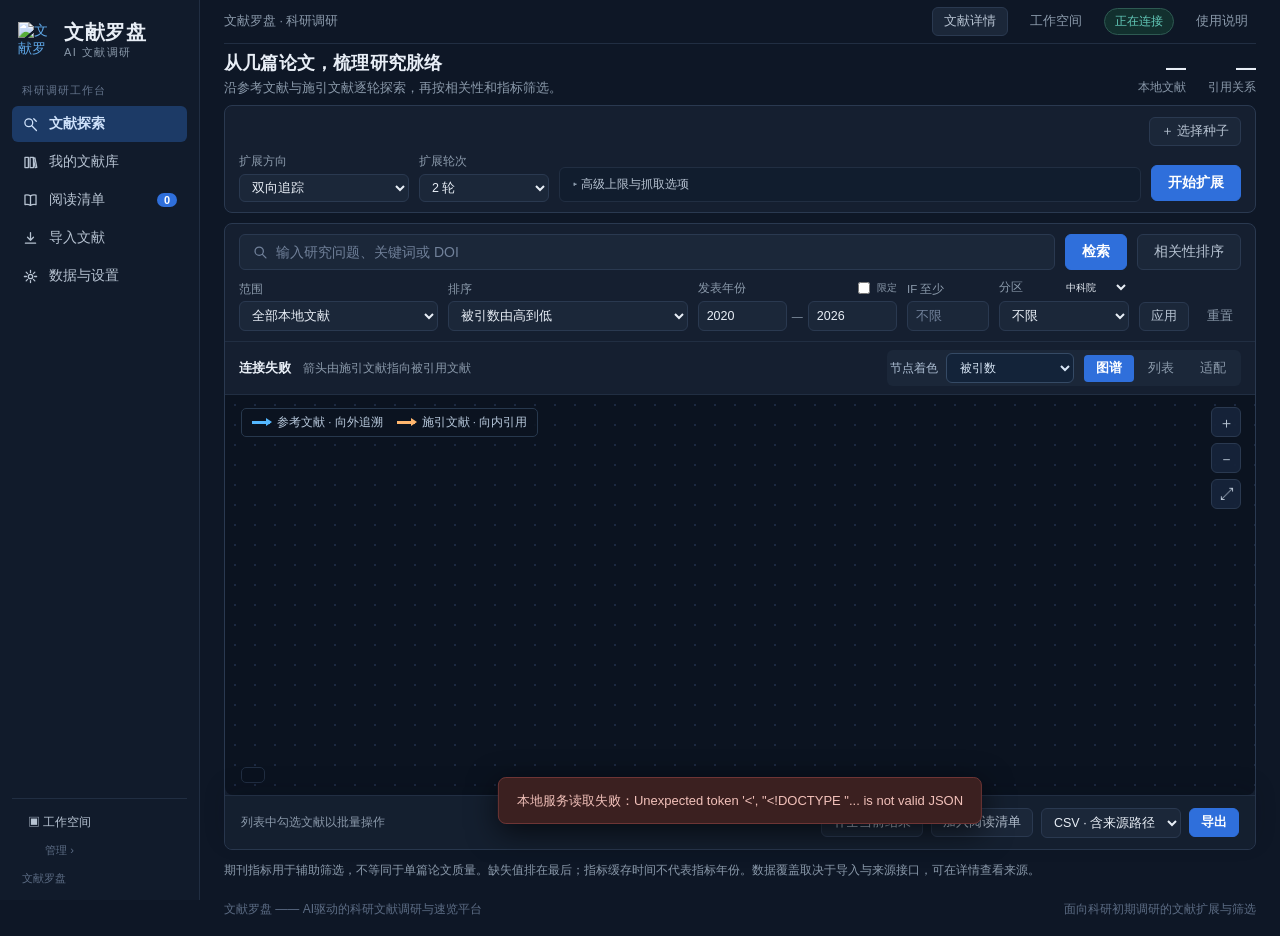
==== commit de2c9349: "优化使用体验，修复若干 bug。" ====
--- a/static/workspace.html
+++ b/static/workspace.html
@@ -1,5 +1,5 @@
 <!doctype html>
-<html lang="zh-CN"><head><meta charset="utf-8"><meta name="viewport" content="width=device-width,initial-scale=1"><title>文献罗盘 · 科研文献调研工作台</title><meta name="theme-color" content="#0e1726"><link rel="icon" type="image/png" sizes="32x32" href="/brand/favicon-32.png"><link rel="icon" type="image/png" sizes="16x16" href="/brand/favicon-16.png"><link rel="shortcut icon" href="/favicon.ico"><link rel="apple-touch-icon" href="/brand/wenxianluopan-icon-256.png"><link rel="stylesheet" href="workspace.css?v=0.12.0"><link rel="stylesheet" href="ai_brief.css?v=0.12.0"><script src="vendor/cytoscape.min.js"></script><script src="existing_content.js?v=0.12.0"></script><script defer src="workspace.js?v=0.12.0"></script><script defer src="ai_brief.js?v=0.12.0"></script><link rel="stylesheet" href="pdf_guide.css?v=0.12.0"><script defer src="pdf_guide.js?v=0.12.0"></script><script defer src="ai_profiles.js?v=0.12.0"></script><script defer src="data_sources.js?v=0.12.0"></script><script defer src="enrichment.js?v=0.12.0"></script><link rel="stylesheet" href="/organizer.css?v=0.12.0"><link rel="stylesheet" href="/workspace_chrome.css?v=0.12.0"></head><body>
+<html lang="zh-CN"><head><meta charset="utf-8"><meta name="viewport" content="width=device-width,initial-scale=1"><title>文献罗盘 · 科研文献调研工作台</title><meta name="theme-color" content="#0e1726"><link rel="icon" type="image/png" sizes="32x32" href="/brand/favicon-32.png"><link rel="icon" type="image/png" sizes="16x16" href="/brand/favicon-16.png"><link rel="shortcut icon" href="/favicon.ico"><link rel="apple-touch-icon" href="/brand/wenxianluopan-icon-256.png"><link rel="stylesheet" href="workspace.css?v=0.13.0"><link rel="stylesheet" href="ai_brief.css?v=0.13.0"><script src="vendor/cytoscape.min.js"></script><script src="existing_content.js?v=0.13.0"></script><script defer src="workspace.js?v=0.13.0"></script><script defer src="ai_brief.js?v=0.13.0"></script><link rel="stylesheet" href="pdf_guide.css?v=0.13.0"><script defer src="pdf_guide.js?v=0.13.0"></script><script defer src="ai_profiles.js?v=0.13.0"></script><script defer src="data_sources.js?v=0.13.0"></script><script defer src="enrichment.js?v=0.13.0"></script><link rel="stylesheet" href="/organizer.css?v=0.13.0"><link rel="stylesheet" href="/workspace_chrome.css?v=0.13.0"><link rel="stylesheet" href="/workspace_manager.css?v=0.13.0"></head><body>
 <aside class="sidebar">
   <a class="brand" href="/">
     <img class="brand-logo" src="/brand/wenxianluopan-icon-64.png" alt="文献罗盘图标" width="64" height="64">
@@ -13,9 +13,9 @@
     <button class="nav-item" data-page="import"><svg class="nav-ico" viewBox="0 0 20 20" aria-hidden="true"><path d="M10 3v9M6.5 8.5 10 12l3.5-3.5M4 15.5h12"/></svg><span>导入文献</span></button>
     <button class="nav-item" data-page="settings"><svg class="nav-ico" viewBox="0 0 20 20" aria-hidden="true"><circle cx="10" cy="10" r="2.6"/><path d="M10 2.8v2.4M10 14.8v2.4M2.8 10h2.4M14.8 10h2.4M4.9 4.9l1.7 1.7M13.4 13.4l1.7 1.7M15.1 4.9l-1.7 1.7M6.6 13.4l-1.7 1.7"/></svg><span>数据与设置</span></button>
   </nav>
-  <div class="sidebar-bottom"><strong>本地工作空间</strong><p>书目、图谱与阅读清单保存在这台电脑</p><small id="app-version">文献罗盘</small></div>
+  <div class="sidebar-bottom"><button class="workspace-entry" data-workspace-manager><span>▣ 工作空间</span><small>管理 ›</small></button><small id="app-version">文献罗盘</small></div>
 </aside>
-<main><header class="topbar"><span class="crumb">文献罗盘 · 科研调研</span><div><span id="mode-badge" class="badge">正在连接</span><button class="text-button" id="help-btn">使用说明</button></div></header>
+<main><header class="topbar"><span class="crumb">文献罗盘 · 科研调研</span><div><button class="text-button workspace-mobile" data-workspace-manager>工作空间</button><span id="mode-badge" class="badge">正在连接</span><button class="text-button" id="help-btn">使用说明</button></div></header>
 <section id="workspace-page">
 <div class="page-heading"><div class="heading-text"><h1 id="page-title">从几篇论文，梳理研究脉络</h1><p id="page-subtitle">沿参考文献与施引文献逐轮探索，再按相关性和指标筛选。</p></div><div class="numbers"><div><strong id="paper-count">—</strong><span>本地文献</span></div><div><strong id="edge-count">—</strong><span>引用关系</span></div></div></div>
 <section class="seed-panel" id="seed-panel"><div class="seed-row"><div id="seed-chips" class="seed-chips"></div><button id="choose-seeds" class="secondary small">＋ 选择种子</button></div><div class="expansion-controls"><label>扩展方向<select id="direction"><option value="both">双向追踪</option><option value="references">参考文献 · 追溯基础</option><option value="citing">施引文献 · 后续进展</option></select></label><label>扩展轮次<select id="depth"><option value="1">1 轮</option><option value="2" selected>2 轮</option><option value="3">3 轮</option></select></label><details class="advanced-box"><summary>高级上限与抓取选项</summary><div class="advanced-content"><div class="advanced-grid"><label>每方向上限<select id="per-direction"><option>10</option><option selected>20</option><option>50</option></select></label><label>结果总量上限<select id="max-nodes"><option>50</option><option selected>200</option><option>500</option></select></label><label>数据方式<select id="fetch-mode"><option value="local">本地已有网络</option><option value="online">联网补充 OpenAlex</option></select></label><label>联网抓取上限<select id="max-fetch" title="本次任务最多对多少篇节点做在线取数（按节点计，不是 HTTP 请求次数）"><option>5</option><option>10</option><option selected>20</option><option>30</option></select></label></div><p class="expansion-hint">控制每轮拓展范围与总量，避免一次取回过多文献。联网时补充缺失引用关系；达到上限或手动停止后，已发现的结果仍会保留。</p><button type="button" id="close-advanced" class="secondary small">完成设置</button></div></details><button id="run-explore" class="primary">开始扩展</button></div><div id="job-progress" class="job-progress" hidden></div></section>
@@ -29,4 +29,4 @@
 <dialog id="seed-dialog"><div class="dialog-heading"><div><h2>选择种子文献</h2><p>从一篇已知论文出发，也可选择多篇互补的起点。</p></div><button data-close="seed-dialog" class="icon-button" aria-label="关闭种子选择">×</button></div><input id="seed-search" class="full-input" placeholder="搜索标题、中文标题或 DOI" aria-label="搜索种子文献"><div id="seed-results" class="seed-results"></div><div class="dialog-footer"><span id="seed-picked"></span><button id="confirm-seeds" class="primary">使用所选种子</button></div></dialog>
 <dialog id="detail-dialog" class="detail-dialog" data-side-panel="1"><div class="dialog-heading"><span class="eyebrow">文献详情 · PAPER DETAIL</span><button data-close="detail-dialog" class="icon-button" aria-label="关闭文献详情">×</button></div><div id="detail-content"></div><div class="detail-tabs"><button data-detail-tab="overview" class="active">摘要与来源</button><button data-detail-tab="references">参考文献</button><button data-detail-tab="citing">施引文献</button><button data-detail-tab="similar">网络推荐</button></div><div id="detail-tab-content"></div></dialog>
 <dialog id="help-dialog"><div class="dialog-heading"><h2>用一条可追溯的路径开展调研</h2><button data-close="help-dialog" class="icon-button" aria-label="关闭说明">×</button></div><ol class="help-list"><li>选择种子：导入一篇已知论文，再沿参考与施引关系拓展。</li><li>开始扩展：指定方向、轮次和数量。离线探索已有边；联网模式补充 OpenAlex 数据后继续扩展。</li><li>比较筛选：用问题或种子进行本地文本排序，结合年份、IF、分区及被引数筛选。</li><li>查看来源：点击节点或标题，核对摘要、DOI、引用路径和指标来源。</li><li>保存清单：列表勾选或在详情中加入清单，可填写阅读备注并导出 CSV、RIS、GraphML。</li></ol><p class="muted">扩展有采样上限，不承诺穷尽某一方向。引用关系与文本相似度为调研线索，最终判断需要阅读原文。</p></dialog><div id="toast" role="status" hidden></div>
-<script defer src="/workspace_chrome.js?v=0.12.0"></script><script defer src="/organizer.js?v=0.12.0"></script><script defer src="/zotero_link.js?v=0.12.0"></script><script defer src="/trash.js?v=0.12.0"></script></body></html>
+<script defer src="/workspace_chrome.js?v=0.13.0"></script><script defer src="/organizer.js?v=0.13.0"></script><script defer src="/zotero_link.js?v=0.13.0"></script><script defer src="/trash.js?v=0.13.0"></script><script defer src="/workspace_manager.js?v=0.13.0"></script></body></html>
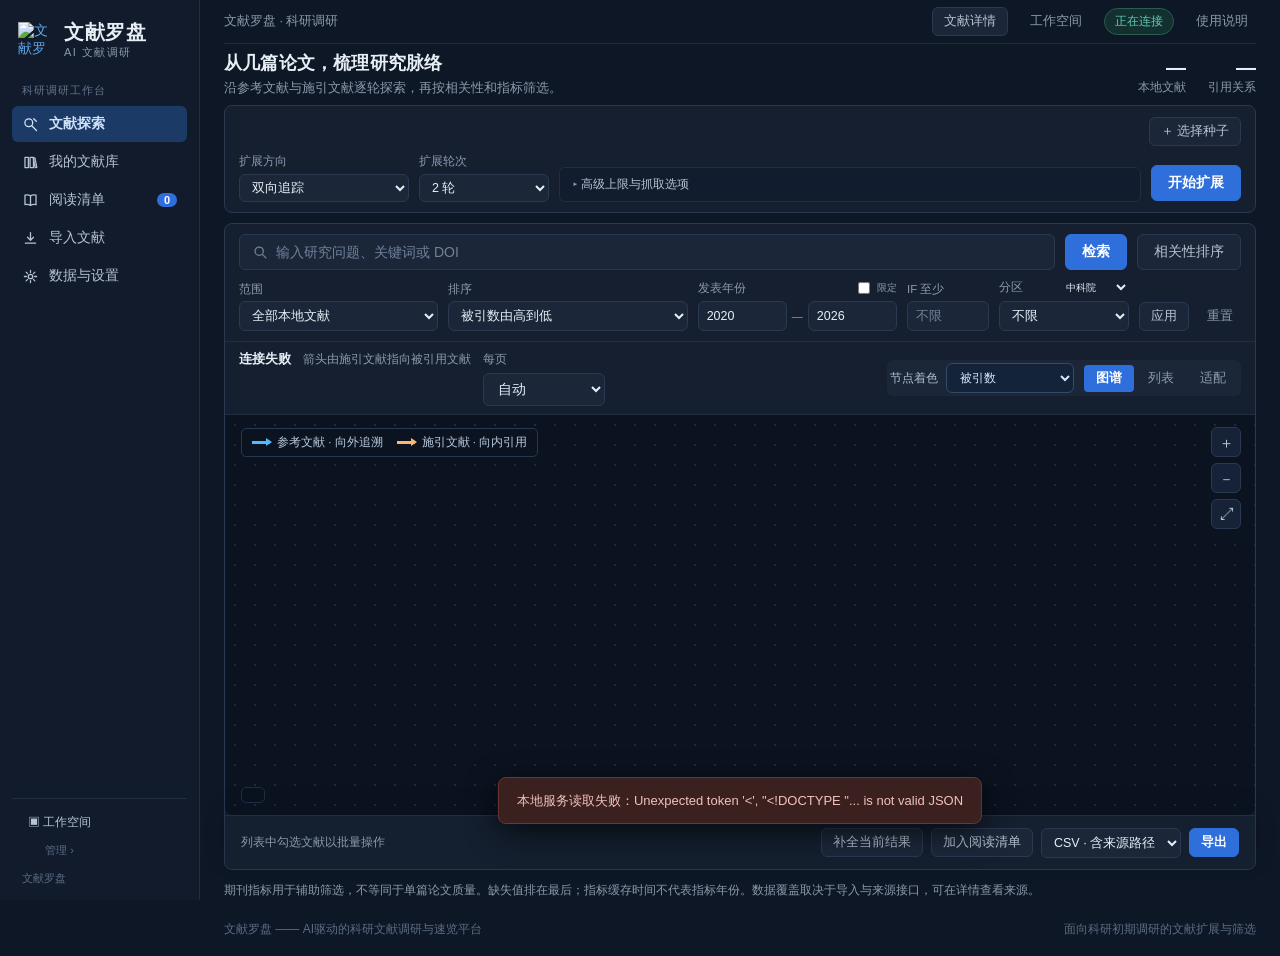
==== commit 99a3d0a5: "优化使用体验，修复若干 bug。" ====
--- a/static/workspace.html
+++ b/static/workspace.html
@@ -1,5 +1,5 @@
 <!doctype html>
-<html lang="zh-CN"><head><meta charset="utf-8"><meta name="viewport" content="width=device-width,initial-scale=1"><title>文献罗盘 · 科研文献调研工作台</title><meta name="theme-color" content="#0e1726"><link rel="icon" type="image/png" sizes="32x32" href="/brand/favicon-32.png"><link rel="icon" type="image/png" sizes="16x16" href="/brand/favicon-16.png"><link rel="shortcut icon" href="/favicon.ico"><link rel="apple-touch-icon" href="/brand/wenxianluopan-icon-256.png"><link rel="stylesheet" href="workspace.css?v=0.13.0"><link rel="stylesheet" href="ai_brief.css?v=0.13.0"><script src="vendor/cytoscape.min.js"></script><script src="existing_content.js?v=0.13.0"></script><script defer src="workspace.js?v=0.13.0"></script><script defer src="ai_brief.js?v=0.13.0"></script><link rel="stylesheet" href="pdf_guide.css?v=0.13.0"><script defer src="pdf_guide.js?v=0.13.0"></script><script defer src="ai_profiles.js?v=0.13.0"></script><script defer src="data_sources.js?v=0.13.0"></script><script defer src="enrichment.js?v=0.13.0"></script><link rel="stylesheet" href="/organizer.css?v=0.13.0"><link rel="stylesheet" href="/workspace_chrome.css?v=0.13.0"><link rel="stylesheet" href="/workspace_manager.css?v=0.13.0"></head><body>
+<html lang="zh-CN"><head><meta charset="utf-8"><meta name="viewport" content="width=device-width,initial-scale=1"><title>文献罗盘 · 科研文献调研工作台</title><meta name="theme-color" content="#0e1726"><link rel="icon" type="image/png" sizes="32x32" href="/brand/favicon-32.png"><link rel="icon" type="image/png" sizes="16x16" href="/brand/favicon-16.png"><link rel="shortcut icon" href="/favicon.ico"><link rel="apple-touch-icon" href="/brand/wenxianluopan-icon-256.png"><link rel="stylesheet" href="workspace.css?v=0.13.0"><link rel="stylesheet" href="ai_brief.css?v=0.13.0"><script src="vendor/cytoscape.min.js"></script><script src="existing_content.js?v=0.13.0"></script><script defer src="workspace.js?v=0.13.0.2"></script><script defer src="ai_brief.js?v=0.13.0"></script><link rel="stylesheet" href="pdf_guide.css?v=0.13.0"><script defer src="pdf_guide.js?v=0.13.0"></script><script defer src="ai_profiles.js?v=0.13.0"></script><script defer src="data_sources.js?v=0.13.0"></script><script defer src="enrichment.js?v=0.13.0"></script><link rel="stylesheet" href="/organizer.css?v=0.13.0"><link rel="stylesheet" href="/workspace_chrome.css?v=0.13.0"><link rel="stylesheet" href="/workspace_manager.css?v=0.13.0.1"></head><body>
 <aside class="sidebar">
   <a class="brand" href="/">
     <img class="brand-logo" src="/brand/wenxianluopan-icon-64.png" alt="文献罗盘图标" width="64" height="64">
@@ -21,7 +21,7 @@
 <section class="seed-panel" id="seed-panel"><div class="seed-row"><div id="seed-chips" class="seed-chips"></div><button id="choose-seeds" class="secondary small">＋ 选择种子</button></div><div class="expansion-controls"><label>扩展方向<select id="direction"><option value="both">双向追踪</option><option value="references">参考文献 · 追溯基础</option><option value="citing">施引文献 · 后续进展</option></select></label><label>扩展轮次<select id="depth"><option value="1">1 轮</option><option value="2" selected>2 轮</option><option value="3">3 轮</option></select></label><details class="advanced-box"><summary>高级上限与抓取选项</summary><div class="advanced-content"><div class="advanced-grid"><label>每方向上限<select id="per-direction"><option>10</option><option selected>20</option><option>50</option></select></label><label>结果总量上限<select id="max-nodes"><option>50</option><option selected>200</option><option>500</option></select></label><label>数据方式<select id="fetch-mode"><option value="local">本地已有网络</option><option value="online">联网补充 OpenAlex</option></select></label><label>联网抓取上限<select id="max-fetch" title="本次任务最多对多少篇节点做在线取数（按节点计，不是 HTTP 请求次数）"><option>5</option><option>10</option><option selected>20</option><option>30</option></select></label></div><p class="expansion-hint">控制每轮拓展范围与总量，避免一次取回过多文献。联网时补充缺失引用关系；达到上限或手动停止后，已发现的结果仍会保留。</p><button type="button" id="close-advanced" class="secondary small">完成设置</button></div></details><button id="run-explore" class="primary">开始扩展</button></div><div id="job-progress" class="job-progress" hidden></div></section>
 <section class="results-panel"><div class="search-row"><label class="search-input"><svg class="search-ico" viewBox="0 0 20 20" aria-hidden="true"><circle cx="9" cy="9" r="5.2"/><path d="M13 13l4.4 4.4"/></svg><input id="query" placeholder="输入研究问题、关键词或 DOI" aria-label="研究问题或关键词"></label><button id="apply-query" class="primary">检索</button><button id="ai-rank" class="secondary">相关性排序</button></div>
 <div class="filter-row"><label>范围<select id="scope"><option value="all">全部本地文献</option><option value="task">本次扩展结果</option><option value="library">我的文献库</option><option value="reading">阅读清单</option></select></label><label>排序<select id="sort"><option value="cited">被引数由高到低</option><option value="relevance">本地文本相关性</option><option value="network">引用网络相似度</option><option value="impact_factor">影响因子由高到低</option><option value="cas_zone">中科院分区优先</option><option value="year_desc">发表时间由新到旧</option><option value="year_asc">发表时间由旧到新</option><option value="depth">扩展层级由近到远</option></select></label><div class="year-filter"><span class="year-label">发表年份 <span><input id="year-enabled" type="checkbox" aria-label="限定发表年份">限定</span></span><div class="year-input"><input id="year-min" type="number" min="1500" max="2200" value="2020" placeholder="2020" aria-label="起始年份"><span>—</span><input id="year-max" type="number" min="1500" max="2200" value="2026" placeholder="当前年" aria-label="结束年份"></div></div><label>IF 至少<input id="min-if" type="number" min="0" step="0.1" placeholder="不限"></label><div class="zone-filter"><span class="zone-label"><span>分区</span><select id="zone-scheme" aria-label="分区体系"><option value="cas">中科院</option><option value="jcr">JCR</option></select></span><select id="cas-max" aria-label="分区范围"><option value="">不限</option><option value="1">1 区</option><option value="2">1–2 区</option><option value="3">1–3 区</option><option value="4">1–4 区</option><option value="unknown">分区缺失</option></select></div><button id="apply-filters" class="secondary small">应用</button><button id="reset-filters" class="text-button">重置</button></div>
-<div id="metric-availability" class="metric-availability" hidden></div><div id="enrichment-progress" class="enrichment-progress" role="status" hidden></div><div id="model-note" class="model-note" hidden></div><div class="result-toolbar"><div><strong id="result-count">正在载入文献</strong><span id="result-caption">箭头由施引文献指向被引用文献</span></div><div class="view-buttons"><label class="graph-color-control">节点着色 <select id="graph-color" aria-label="节点着色"><option value="cited">被引数</option><option value="impact_factor">期刊影响因子</option><option value="year">发表年份</option><option value="cluster">网络分组</option></select></label><button id="graph-view" class="active" aria-pressed="true">图谱</button><button id="list-view" aria-pressed="false">列表</button><button id="fit-graph" class="graph-fit" title="缩放至显示全部节点">适配</button></div></div>
+<div id="metric-availability" class="metric-availability" hidden></div><div id="enrichment-progress" class="enrichment-progress" role="status" hidden></div><div id="model-note" class="model-note" hidden></div><div class="result-toolbar"><div><strong id="result-count">正在载入文献</strong><span id="result-caption">箭头由施引文献指向被引用文献</span><label class="page-size-control">每页 <select id="page-size" aria-label="每页显示数量"><option value="auto">自动</option><option value="40">40 篇</option><option value="80">80 篇</option><option value="200">200 篇 · 全景</option></select></label></div><div class="view-buttons"><label class="graph-color-control">节点着色 <select id="graph-color" aria-label="节点着色"><option value="cited">被引数</option><option value="impact_factor">期刊影响因子</option><option value="year">发表年份</option><option value="cluster">网络分组</option></select></label><button id="graph-view" class="active" aria-pressed="true">图谱</button><button id="list-view" aria-pressed="false">列表</button><button id="fit-graph" class="graph-fit" title="缩放至显示全部节点">适配</button></div></div>
 <div id="graph-wrap"><div id="graph" role="img" aria-label="文献引用网络图，点击节点查看文献"></div><div class="graph-zoom"><button id="zoom-in" class="zoom-btn" title="放大" aria-label="放大图谱">＋</button><button id="zoom-out" class="zoom-btn" title="缩小" aria-label="缩小图谱">－</button><button id="zoom-fit" class="zoom-btn" title="适应窗口" aria-label="适应窗口">⤢</button></div><div class="graph-relations"><span><i class="relation-reference"></i>参考文献 · 向外追溯</span><span><i class="relation-citing"></i>施引文献 · 向内引用</span></div><div id="graph-tooltip" class="graph-tooltip" hidden></div><div class="graph-legend" id="graph-color-legend"></div><div id="graph-empty" class="empty" hidden>没有符合条件的文献，请调整筛选条件。</div></div>
 <div id="list-wrap" class="list-wrap" hidden><table class="papers-table"><thead><tr><th><input type="checkbox" id="select-all" aria-label="全选当前结果"></th><th>文献与发现依据</th><th>年份</th><th>被引数</th><th>IF / 分区</th><th>清单</th></tr></thead><tbody id="papers-body"></tbody></table><div id="list-empty" class="empty" hidden>没有符合条件的文献。</div></div><footer class="result-footer"><span id="selection-count">列表中勾选文献以批量操作</span><div><button id="enrich-results" class="secondary small">补全当前结果</button><button id="add-selected" class="secondary small">加入阅读清单</button><select id="export-format" aria-label="导出格式"><option value="csv">CSV · 含来源路径</option><option value="ris">RIS · 文献管理器</option><option value="graphml">GraphML · 图网络</option></select><button id="export-btn" class="primary small">导出</button></div></footer></section><p class="data-footnote">期刊指标用于辅助筛选，不等同于单篇论文质量。缺失值排在最后；指标缓存时间不代表指标年份。数据覆盖取决于导入与来源接口，可在详情查看来源。</p></section>
 <section id="import-page" class="secondary-page" hidden><span class="eyebrow">ADD YOUR PAPERS</span><h1>导入自己的调研起点</h1><p>先导入已知论文，再回到探索工作台选择种子。重复条目会按标识及标题合并。</p><div class="form-card"><label>导入格式<select id="import-format"><option value="doi">DOI · 联网获取书目信息</option><option value="bibtex">BibTeX · 可离线</option><option value="ris">RIS · 可离线</option><option value="standard">标准 JSONL · 可离线</option><option value="pdf-folder">本地 PDF 文件夹</option></select></label><label>导入内容<textarea id="import-content" rows="10" placeholder="每行一个 DOI，或粘贴 BibTeX / RIS / 标准文献 JSONL；PDF 文件夹格式请填写绝对路径"></textarea></label><details><summary>标准格式的引用边与期刊指标</summary><label>引用边 JSONL<textarea id="import-citations" rows="3" placeholder='{"from_doi":"10.x/a","to_doi":"10.x/b"}'></textarea></label><label>期刊指标 JSONL<textarea id="import-venues" rows="3" placeholder='{"name":"期刊名称","impact_factor":"5.0","cas_zone":"2区","source":"自备已授权数据"}'></textarea></label></details><button id="import-btn" class="primary">导入文献</button><pre id="import-result" class="operation-result" hidden></pre></div><div class="form-card"><h2>Zotero 本地文献库</h2><p>先在“数据与设置”启用 Zotero 集成，并在 Zotero 中允许本地 API。同步仅读取书目与附件路径。</p><button id="zotero-sync" class="secondary">同步本地 Zotero</button></div></section>
@@ -29,4 +29,4 @@
 <dialog id="seed-dialog"><div class="dialog-heading"><div><h2>选择种子文献</h2><p>从一篇已知论文出发，也可选择多篇互补的起点。</p></div><button data-close="seed-dialog" class="icon-button" aria-label="关闭种子选择">×</button></div><input id="seed-search" class="full-input" placeholder="搜索标题、中文标题或 DOI" aria-label="搜索种子文献"><div id="seed-results" class="seed-results"></div><div class="dialog-footer"><span id="seed-picked"></span><button id="confirm-seeds" class="primary">使用所选种子</button></div></dialog>
 <dialog id="detail-dialog" class="detail-dialog" data-side-panel="1"><div class="dialog-heading"><span class="eyebrow">文献详情 · PAPER DETAIL</span><button data-close="detail-dialog" class="icon-button" aria-label="关闭文献详情">×</button></div><div id="detail-content"></div><div class="detail-tabs"><button data-detail-tab="overview" class="active">摘要与来源</button><button data-detail-tab="references">参考文献</button><button data-detail-tab="citing">施引文献</button><button data-detail-tab="similar">网络推荐</button></div><div id="detail-tab-content"></div></dialog>
 <dialog id="help-dialog"><div class="dialog-heading"><h2>用一条可追溯的路径开展调研</h2><button data-close="help-dialog" class="icon-button" aria-label="关闭说明">×</button></div><ol class="help-list"><li>选择种子：导入一篇已知论文，再沿参考与施引关系拓展。</li><li>开始扩展：指定方向、轮次和数量。离线探索已有边；联网模式补充 OpenAlex 数据后继续扩展。</li><li>比较筛选：用问题或种子进行本地文本排序，结合年份、IF、分区及被引数筛选。</li><li>查看来源：点击节点或标题，核对摘要、DOI、引用路径和指标来源。</li><li>保存清单：列表勾选或在详情中加入清单，可填写阅读备注并导出 CSV、RIS、GraphML。</li></ol><p class="muted">扩展有采样上限，不承诺穷尽某一方向。引用关系与文本相似度为调研线索，最终判断需要阅读原文。</p></dialog><div id="toast" role="status" hidden></div>
-<script defer src="/workspace_chrome.js?v=0.13.0"></script><script defer src="/organizer.js?v=0.13.0"></script><script defer src="/zotero_link.js?v=0.13.0"></script><script defer src="/trash.js?v=0.13.0"></script><script defer src="/workspace_manager.js?v=0.13.0"></script></body></html>
+<script defer src="/workspace_chrome.js?v=0.13.0"></script><script defer src="/organizer.js?v=0.13.0.1"></script><script defer src="/zotero_link.js?v=0.13.0"></script><script defer src="/trash.js?v=0.13.0"></script><script defer src="/workspace_manager.js?v=0.13.0"></script></body></html>
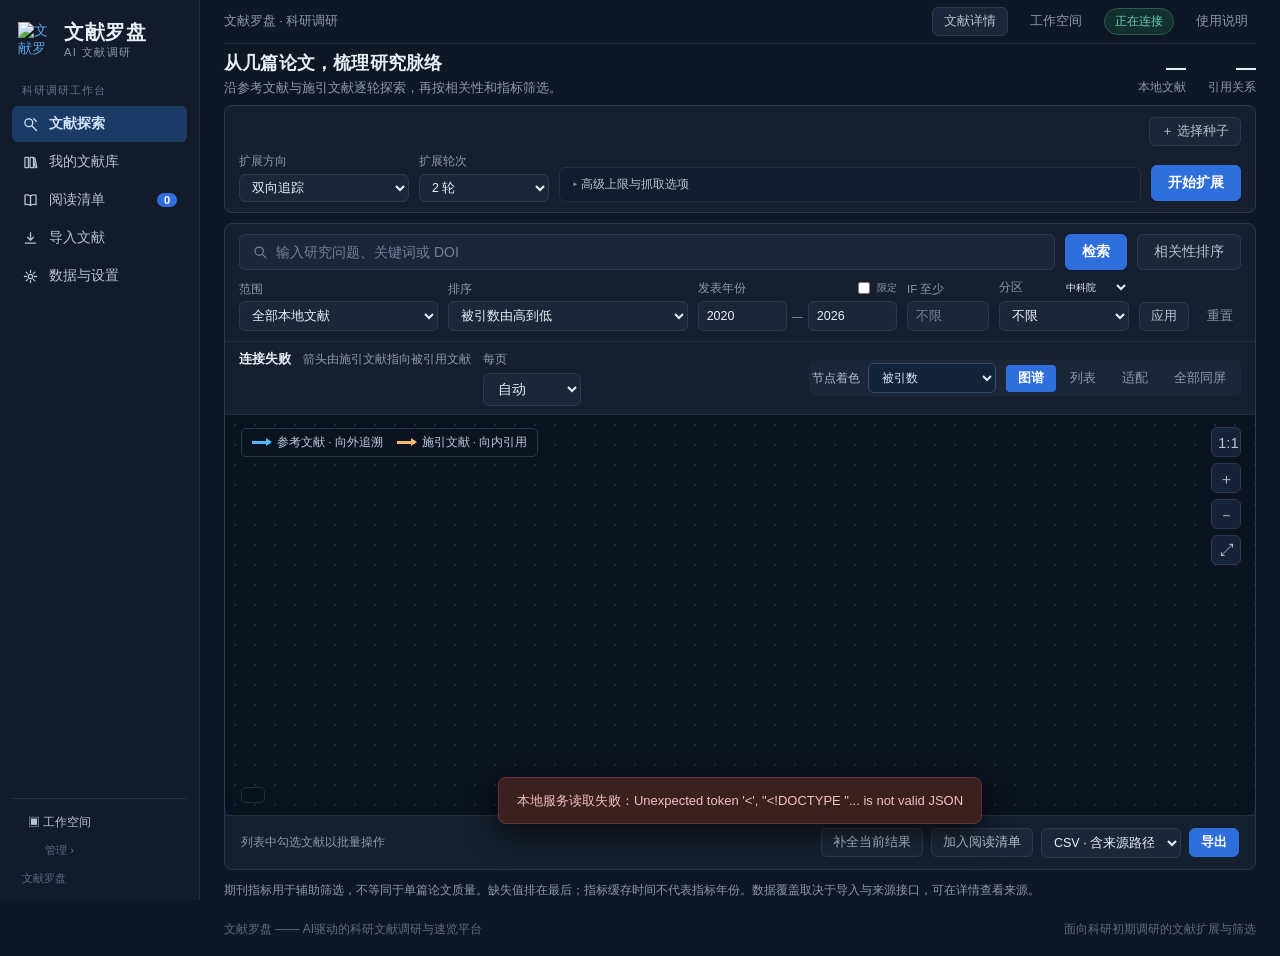
==== commit b6584376: "优化使用体验，修复若干 bug。" ====
--- a/static/workspace.html
+++ b/static/workspace.html
@@ -1,5 +1,5 @@
 <!doctype html>
-<html lang="zh-CN"><head><meta charset="utf-8"><meta name="viewport" content="width=device-width,initial-scale=1"><title>文献罗盘 · 科研文献调研工作台</title><meta name="theme-color" content="#0e1726"><link rel="icon" type="image/png" sizes="32x32" href="/brand/favicon-32.png"><link rel="icon" type="image/png" sizes="16x16" href="/brand/favicon-16.png"><link rel="shortcut icon" href="/favicon.ico"><link rel="apple-touch-icon" href="/brand/wenxianluopan-icon-256.png"><link rel="stylesheet" href="workspace.css?v=0.13.0"><link rel="stylesheet" href="ai_brief.css?v=0.13.0"><script src="vendor/cytoscape.min.js"></script><script src="existing_content.js?v=0.13.0"></script><script defer src="workspace.js?v=0.13.0.2"></script><script defer src="ai_brief.js?v=0.13.0"></script><link rel="stylesheet" href="pdf_guide.css?v=0.13.0"><script defer src="pdf_guide.js?v=0.13.0"></script><script defer src="ai_profiles.js?v=0.13.0"></script><script defer src="data_sources.js?v=0.13.0"></script><script defer src="enrichment.js?v=0.13.0"></script><link rel="stylesheet" href="/organizer.css?v=0.13.0"><link rel="stylesheet" href="/workspace_chrome.css?v=0.13.0"><link rel="stylesheet" href="/workspace_manager.css?v=0.13.0.1"></head><body>
+<html lang="zh-CN"><head><meta charset="utf-8"><meta name="viewport" content="width=device-width,initial-scale=1"><title>文献罗盘 · 科研文献调研工作台</title><meta name="theme-color" content="#0e1726"><link rel="icon" type="image/png" sizes="32x32" href="/brand/favicon-32.png"><link rel="icon" type="image/png" sizes="16x16" href="/brand/favicon-16.png"><link rel="shortcut icon" href="/favicon.ico"><link rel="apple-touch-icon" href="/brand/wenxianluopan-icon-256.png"><link rel="stylesheet" href="workspace.css?v=0.14.0"><link rel="stylesheet" href="ai_brief.css?v=0.14.0"><script src="vendor/cytoscape.min.js"></script><script src="existing_content.js?v=0.14.0"></script><script defer src="workspace.js?v=0.14.0"></script><script defer src="ai_brief.js?v=0.14.0"></script><link rel="stylesheet" href="pdf_guide.css?v=0.14.0"><script defer src="pdf_guide.js?v=0.14.0"></script><script defer src="ai_profiles.js?v=0.14.0"></script><script defer src="data_sources.js?v=0.14.0"></script><script defer src="enrichment.js?v=0.14.0"></script><link rel="stylesheet" href="/organizer.css?v=0.14.0"><link rel="stylesheet" href="/workspace_chrome.css?v=0.14.0"><link rel="stylesheet" href="/workspace_manager.css?v=0.14.0.1"></head><body>
 <aside class="sidebar">
   <a class="brand" href="/">
     <img class="brand-logo" src="/brand/wenxianluopan-icon-64.png" alt="文献罗盘图标" width="64" height="64">
@@ -7,11 +7,11 @@
   </a>
   <div class="nav-caption">科研调研工作台</div>
   <nav>
-    <button class="nav-item active" data-page="explore"><svg class="nav-ico" viewBox="0 0 20 20" aria-hidden="true"><circle cx="8" cy="8" r="4.6"/><path d="M11.5 11.5 17 17M13.8 3.2l3 3"/></svg><span>文献探索</span></button>
-    <button class="nav-item" data-page="library"><svg class="nav-ico" viewBox="0 0 20 20" aria-hidden="true"><path d="M3.5 4h4v12h-4zM9.5 4h4v12h-4z"/><path d="M15.2 4.6l2.2 11-1.9.4-2.2-11z"/></svg><span>我的文献库</span></button>
-    <button class="nav-item" data-page="reading"><svg class="nav-ico" viewBox="0 0 20 20" aria-hidden="true"><path d="M10 4.6C8.4 3.4 6 3.2 3.5 3.6v11.2c2.5-.4 4.9-.2 6.5 1 1.6-1.2 4-1.4 6.5-1V3.6C14 3.2 11.6 3.4 10 4.6zM10 4.6v11.2"/></svg><span>阅读清单</span> <b id="reading-count">0</b></button>
-    <button class="nav-item" data-page="import"><svg class="nav-ico" viewBox="0 0 20 20" aria-hidden="true"><path d="M10 3v9M6.5 8.5 10 12l3.5-3.5M4 15.5h12"/></svg><span>导入文献</span></button>
-    <button class="nav-item" data-page="settings"><svg class="nav-ico" viewBox="0 0 20 20" aria-hidden="true"><circle cx="10" cy="10" r="2.6"/><path d="M10 2.8v2.4M10 14.8v2.4M2.8 10h2.4M14.8 10h2.4M4.9 4.9l1.7 1.7M13.4 13.4l1.7 1.7M15.1 4.9l-1.7 1.7M6.6 13.4l-1.7 1.7"/></svg><span>数据与设置</span></button>
+    <button class="nav-item active" data-page="explore" aria-label="文献探索" title="文献探索"><svg class="nav-ico" viewBox="0 0 20 20" aria-hidden="true"><circle cx="8" cy="8" r="4.6"/><path d="M11.5 11.5 17 17M13.8 3.2l3 3"/></svg><span>文献探索</span></button>
+    <button class="nav-item" data-page="library" aria-label="我的文献库" title="我的文献库"><svg class="nav-ico" viewBox="0 0 20 20" aria-hidden="true"><path d="M3.5 4h4v12h-4zM9.5 4h4v12h-4z"/><path d="M15.2 4.6l2.2 11-1.9.4-2.2-11z"/></svg><span>我的文献库</span></button>
+    <button class="nav-item" data-page="reading" aria-label="阅读清单" title="阅读清单"><svg class="nav-ico" viewBox="0 0 20 20" aria-hidden="true"><path d="M10 4.6C8.4 3.4 6 3.2 3.5 3.6v11.2c2.5-.4 4.9-.2 6.5 1 1.6-1.2 4-1.4 6.5-1V3.6C14 3.2 11.6 3.4 10 4.6zM10 4.6v11.2"/></svg><span>阅读清单</span> <b id="reading-count">0</b></button>
+    <button class="nav-item" data-page="import" aria-label="导入文献" title="导入文献"><svg class="nav-ico" viewBox="0 0 20 20" aria-hidden="true"><path d="M10 3v9M6.5 8.5 10 12l3.5-3.5M4 15.5h12"/></svg><span>导入文献</span></button>
+    <button class="nav-item" data-page="settings" aria-label="数据与设置" title="数据与设置"><svg class="nav-ico" viewBox="0 0 20 20" aria-hidden="true"><circle cx="10" cy="10" r="2.6"/><path d="M10 2.8v2.4M10 14.8v2.4M2.8 10h2.4M14.8 10h2.4M4.9 4.9l1.7 1.7M13.4 13.4l1.7 1.7M15.1 4.9l-1.7 1.7M6.6 13.4l-1.7 1.7"/></svg><span>数据与设置</span></button>
   </nav>
   <div class="sidebar-bottom"><button class="workspace-entry" data-workspace-manager><span>▣ 工作空间</span><small>管理 ›</small></button><small id="app-version">文献罗盘</small></div>
 </aside>
@@ -21,12 +21,12 @@
 <section class="seed-panel" id="seed-panel"><div class="seed-row"><div id="seed-chips" class="seed-chips"></div><button id="choose-seeds" class="secondary small">＋ 选择种子</button></div><div class="expansion-controls"><label>扩展方向<select id="direction"><option value="both">双向追踪</option><option value="references">参考文献 · 追溯基础</option><option value="citing">施引文献 · 后续进展</option></select></label><label>扩展轮次<select id="depth"><option value="1">1 轮</option><option value="2" selected>2 轮</option><option value="3">3 轮</option></select></label><details class="advanced-box"><summary>高级上限与抓取选项</summary><div class="advanced-content"><div class="advanced-grid"><label>每方向上限<select id="per-direction"><option>10</option><option selected>20</option><option>50</option></select></label><label>结果总量上限<select id="max-nodes"><option>50</option><option selected>200</option><option>500</option></select></label><label>数据方式<select id="fetch-mode"><option value="local">本地已有网络</option><option value="online">联网补充 OpenAlex</option></select></label><label>联网抓取上限<select id="max-fetch" title="本次任务最多对多少篇节点做在线取数（按节点计，不是 HTTP 请求次数）"><option>5</option><option>10</option><option selected>20</option><option>30</option></select></label></div><p class="expansion-hint">控制每轮拓展范围与总量，避免一次取回过多文献。联网时补充缺失引用关系；达到上限或手动停止后，已发现的结果仍会保留。</p><button type="button" id="close-advanced" class="secondary small">完成设置</button></div></details><button id="run-explore" class="primary">开始扩展</button></div><div id="job-progress" class="job-progress" hidden></div></section>
 <section class="results-panel"><div class="search-row"><label class="search-input"><svg class="search-ico" viewBox="0 0 20 20" aria-hidden="true"><circle cx="9" cy="9" r="5.2"/><path d="M13 13l4.4 4.4"/></svg><input id="query" placeholder="输入研究问题、关键词或 DOI" aria-label="研究问题或关键词"></label><button id="apply-query" class="primary">检索</button><button id="ai-rank" class="secondary">相关性排序</button></div>
 <div class="filter-row"><label>范围<select id="scope"><option value="all">全部本地文献</option><option value="task">本次扩展结果</option><option value="library">我的文献库</option><option value="reading">阅读清单</option></select></label><label>排序<select id="sort"><option value="cited">被引数由高到低</option><option value="relevance">本地文本相关性</option><option value="network">引用网络相似度</option><option value="impact_factor">影响因子由高到低</option><option value="cas_zone">中科院分区优先</option><option value="year_desc">发表时间由新到旧</option><option value="year_asc">发表时间由旧到新</option><option value="depth">扩展层级由近到远</option></select></label><div class="year-filter"><span class="year-label">发表年份 <span><input id="year-enabled" type="checkbox" aria-label="限定发表年份">限定</span></span><div class="year-input"><input id="year-min" type="number" min="1500" max="2200" value="2020" placeholder="2020" aria-label="起始年份"><span>—</span><input id="year-max" type="number" min="1500" max="2200" value="2026" placeholder="当前年" aria-label="结束年份"></div></div><label>IF 至少<input id="min-if" type="number" min="0" step="0.1" placeholder="不限"></label><div class="zone-filter"><span class="zone-label"><span>分区</span><select id="zone-scheme" aria-label="分区体系"><option value="cas">中科院</option><option value="jcr">JCR</option></select></span><select id="cas-max" aria-label="分区范围"><option value="">不限</option><option value="1">1 区</option><option value="2">1–2 区</option><option value="3">1–3 区</option><option value="4">1–4 区</option><option value="unknown">分区缺失</option></select></div><button id="apply-filters" class="secondary small">应用</button><button id="reset-filters" class="text-button">重置</button></div>
-<div id="metric-availability" class="metric-availability" hidden></div><div id="enrichment-progress" class="enrichment-progress" role="status" hidden></div><div id="model-note" class="model-note" hidden></div><div class="result-toolbar"><div><strong id="result-count">正在载入文献</strong><span id="result-caption">箭头由施引文献指向被引用文献</span><label class="page-size-control">每页 <select id="page-size" aria-label="每页显示数量"><option value="auto">自动</option><option value="40">40 篇</option><option value="80">80 篇</option><option value="200">200 篇 · 全景</option></select></label></div><div class="view-buttons"><label class="graph-color-control">节点着色 <select id="graph-color" aria-label="节点着色"><option value="cited">被引数</option><option value="impact_factor">期刊影响因子</option><option value="year">发表年份</option><option value="cluster">网络分组</option></select></label><button id="graph-view" class="active" aria-pressed="true">图谱</button><button id="list-view" aria-pressed="false">列表</button><button id="fit-graph" class="graph-fit" title="缩放至显示全部节点">适配</button></div></div>
-<div id="graph-wrap"><div id="graph" role="img" aria-label="文献引用网络图，点击节点查看文献"></div><div class="graph-zoom"><button id="zoom-in" class="zoom-btn" title="放大" aria-label="放大图谱">＋</button><button id="zoom-out" class="zoom-btn" title="缩小" aria-label="缩小图谱">－</button><button id="zoom-fit" class="zoom-btn" title="适应窗口" aria-label="适应窗口">⤢</button></div><div class="graph-relations"><span><i class="relation-reference"></i>参考文献 · 向外追溯</span><span><i class="relation-citing"></i>施引文献 · 向内引用</span></div><div id="graph-tooltip" class="graph-tooltip" hidden></div><div class="graph-legend" id="graph-color-legend"></div><div id="graph-empty" class="empty" hidden>没有符合条件的文献，请调整筛选条件。</div></div>
+<div id="metric-availability" class="metric-availability" hidden></div><div id="enrichment-progress" class="enrichment-progress" role="status" hidden></div><div id="model-note" class="model-note" hidden></div><div class="result-toolbar"><div><strong id="result-count">正在载入文献</strong><span id="result-caption">箭头由施引文献指向被引用文献</span><label class="page-size-control">每页 <select id="page-size" aria-label="每页显示数量"><option value="auto">自动</option><option value="40">40 篇</option><option value="80">80 篇</option><option value="200">200 篇</option><option value="all">全部文献</option></select></label></div><div class="view-buttons"><label class="graph-color-control">节点着色 <select id="graph-color" aria-label="节点着色"><option value="cited">被引数</option><option value="impact_factor">期刊影响因子</option><option value="year">发表年份</option><option value="cluster">网络分组</option></select></label><button id="graph-view" class="active" aria-pressed="true">图谱</button><button id="list-view" aria-pressed="false">列表</button><button id="fit-graph" class="graph-fit" title="适配当前图谱">适配</button><button id="graph-all" title="将当前范围和筛选下的全部文献显示在同一张图谱">全部同屏</button></div></div>
+<div id="graph-wrap"><div id="graph" role="img" aria-label="文献引用网络图，点击节点查看文献"></div><div class="graph-zoom"><button id="graph-standard" class="zoom-btn" title="恢复原来的节点大小，拖动查看其余文献" aria-label="恢复标准节点大小">1:1</button><button id="zoom-in" class="zoom-btn" title="放大" aria-label="放大图谱">＋</button><button id="zoom-out" class="zoom-btn" title="缩小" aria-label="缩小图谱">－</button><button id="zoom-fit" class="zoom-btn" title="适应窗口" aria-label="适应窗口">⤢</button></div><div class="graph-relations"><span><i class="relation-reference"></i>参考文献 · 向外追溯</span><span><i class="relation-citing"></i>施引文献 · 向内引用</span></div><div id="graph-tooltip" class="graph-tooltip" hidden></div><div class="graph-legend" id="graph-color-legend"></div><div id="graph-empty" class="empty" hidden>没有符合条件的文献，请调整筛选条件。</div></div>
 <div id="list-wrap" class="list-wrap" hidden><table class="papers-table"><thead><tr><th><input type="checkbox" id="select-all" aria-label="全选当前结果"></th><th>文献与发现依据</th><th>年份</th><th>被引数</th><th>IF / 分区</th><th>清单</th></tr></thead><tbody id="papers-body"></tbody></table><div id="list-empty" class="empty" hidden>没有符合条件的文献。</div></div><footer class="result-footer"><span id="selection-count">列表中勾选文献以批量操作</span><div><button id="enrich-results" class="secondary small">补全当前结果</button><button id="add-selected" class="secondary small">加入阅读清单</button><select id="export-format" aria-label="导出格式"><option value="csv">CSV · 含来源路径</option><option value="ris">RIS · 文献管理器</option><option value="graphml">GraphML · 图网络</option></select><button id="export-btn" class="primary small">导出</button></div></footer></section><p class="data-footnote">期刊指标用于辅助筛选，不等同于单篇论文质量。缺失值排在最后；指标缓存时间不代表指标年份。数据覆盖取决于导入与来源接口，可在详情查看来源。</p></section>
 <section id="import-page" class="secondary-page" hidden><span class="eyebrow">ADD YOUR PAPERS</span><h1>导入自己的调研起点</h1><p>先导入已知论文，再回到探索工作台选择种子。重复条目会按标识及标题合并。</p><div class="form-card"><label>导入格式<select id="import-format"><option value="doi">DOI · 联网获取书目信息</option><option value="bibtex">BibTeX · 可离线</option><option value="ris">RIS · 可离线</option><option value="standard">标准 JSONL · 可离线</option><option value="pdf-folder">本地 PDF 文件夹</option></select></label><label>导入内容<textarea id="import-content" rows="10" placeholder="每行一个 DOI，或粘贴 BibTeX / RIS / 标准文献 JSONL；PDF 文件夹格式请填写绝对路径"></textarea></label><details><summary>标准格式的引用边与期刊指标</summary><label>引用边 JSONL<textarea id="import-citations" rows="3" placeholder='{"from_doi":"10.x/a","to_doi":"10.x/b"}'></textarea></label><label>期刊指标 JSONL<textarea id="import-venues" rows="3" placeholder='{"name":"期刊名称","impact_factor":"5.0","cas_zone":"2区","source":"自备已授权数据"}'></textarea></label></details><button id="import-btn" class="primary">导入文献</button><pre id="import-result" class="operation-result" hidden></pre></div><div class="form-card"><h2>Zotero 本地文献库</h2><p>先在“数据与设置”启用 Zotero 集成，并在 Zotero 中允许本地 API。同步仅读取书目与附件路径。</p><button id="zotero-sync" class="secondary">同步本地 Zotero</button></div></section>
 <section id="settings-page" class="secondary-page" hidden><span class="eyebrow">MODEL &amp; DATA</span><h1>数据与设置</h1><p>联网时会向所用学术数据源发送 DOI 或检索请求。本地文本排序不调用外部模型。</p><div class="form-card ai-settings-card"><span class="eyebrow">AI 辅助阅读</span><div class="ai-connections-heading"><h2>模型连接</h2><button id="ai-new-profile" class="secondary small">＋ 新建连接</button></div><div id="ai-profile-list" class="ai-profile-list" aria-label="已保存的模型连接"></div><h3 id="ai-editor-title">编辑连接</h3><p>选择模型服务，填入模型名称和 API 密钥，即可使用摘要速览与全文解读。</p><div class="ai-settings-fields"><label>连接名称<input id="ai-profile-name" maxlength="100" placeholder="例如：日常阅读、长文分析" autocomplete="off"></label><label>模型服务<select id="ai-service"><option value="deepseek">DeepSeek</option><option value="openai">OpenAI</option><option value="custom">自定义兼容接口</option><option value="zju">浙江大学模型服务（需校内授权）</option></select></label><label id="ai-url-row">服务地址<input id="ai-url" type="url" placeholder="粘贴服务商提供的 API 地址" autocomplete="off"></label><label>模型名称<input id="ai-model-name" placeholder="填写服务商提供的模型名称" autocomplete="off"></label><label>API 密钥<input id="ai-key-input" type="password" placeholder="粘贴 API 密钥" autocomplete="off" spellcheck="false"></label></div><label class="ai-enable"><input id="ai-set-active" type="checkbox" checked>设为当前使用的连接</label><label class="ai-enable"><input id="ai-enable-online" type="checkbox" checked>启用 AI（点击生成时联网）</label><div class="ai-save-row"><button id="ai-save-config" class="primary">保存连接</button><button id="ai-test-config" class="secondary">测试连接</button><span id="ai-config-state" role="status">尚未读取配置</span></div><small class="muted">密钥保存在本机，不会显示在页面或导出文件中。</small></div><div class="form-card" id="data-source-settings"><span class="eyebrow">学术数据接口</span><h2>补全书目与期刊指标</h2><p>Crossref 和公开出版商页面无需另配密钥。OpenAlex 用于书目与引用信息；easyScholar 用于 IF、JCR 和中科院分区。模型密钥与这些数据源密钥分别配置。</p><div class="source-config-grid"><label>OpenAlex API Key（可选）<input id="source-openalex-key" type="password" autocomplete="off" placeholder="尚未配置"><span id="source-openalex-status" role="status"></span></label><div><button class="secondary small" data-source-save="openalex">保存</button><button class="text-button" data-source-delete="openalex">删除配置</button></div><label>easyScholar secretKey（补充分区）<input id="source-easyscholar-key" type="password" autocomplete="off" placeholder="尚未配置"><span id="source-easyscholar-status" role="status"></span></label><div><button class="secondary small" data-source-save="easyscholar">保存</button><button class="text-button" data-source-delete="easyscholar">删除配置</button></div></div><p class="muted">密钥不回显。保存后，在文献详情或结果底部点击补全信息。</p><div class="metric-cache-import"><button class="secondary small" id="import-metric-cache">导入已有指标缓存</button><input type="file" id="metric-cache-file" accept=".jsonl,.ndjson,.json" hidden><span id="metric-cache-status" role="status">支持 easyScholar JSONL，导入后点击补全指标；无需再次联网。</span></div></div><div class="form-card"><h2>连接与数据来源</h2><label class="check-label"><input type="checkbox" id="offline-mode">离线模式 · 只使用本地数据与已有缓存</label><label class="check-label"><input type="checkbox" id="zotero-enabled">启用 Zotero 本地只读集成</label><label>OpenAlex 联系邮箱 可选<input id="mailto" type="email" placeholder="按需填写"></label><button id="save-settings" class="primary">保存设置</button><p class="muted">数据源密钥可在上方直接配置；联网可用性受服务认证、限流及数据覆盖范围影响。</p></div><div class="form-card"><h2>本地模型与筛选含义</h2><p>文本相关性采用 TF-IDF 与潜在语义分析 LSA，在本地标题和摘要上建立统计表示。排序分数由 70% 词项相似度与 30% LSA 相似度组成；样本过少时退回 TF-IDF。词表外查询会明确提示。</p><p>引用网络相似度根据共同参考文献与共同施引文献计算。社区颜色来自 Louvain 算法，表示网络结构分组，不自动命名研究主题。期刊 IF 和分区沿用导入或缓存来源，缓存日期与指标所属年份分别标注，未记录的年份显示未知。</p><a href="/api/export/graphml?include_candidates=true">导出全部本地图谱 GraphML →</a></div></section><footer class="app-footer">文献罗盘 —— AI驱动的科研文献调研与速览平台 <span>面向科研初期调研的文献扩展与筛选</span></footer></main>
 <dialog id="seed-dialog"><div class="dialog-heading"><div><h2>选择种子文献</h2><p>从一篇已知论文出发，也可选择多篇互补的起点。</p></div><button data-close="seed-dialog" class="icon-button" aria-label="关闭种子选择">×</button></div><input id="seed-search" class="full-input" placeholder="搜索标题、中文标题或 DOI" aria-label="搜索种子文献"><div id="seed-results" class="seed-results"></div><div class="dialog-footer"><span id="seed-picked"></span><button id="confirm-seeds" class="primary">使用所选种子</button></div></dialog>
 <dialog id="detail-dialog" class="detail-dialog" data-side-panel="1"><div class="dialog-heading"><span class="eyebrow">文献详情 · PAPER DETAIL</span><button data-close="detail-dialog" class="icon-button" aria-label="关闭文献详情">×</button></div><div id="detail-content"></div><div class="detail-tabs"><button data-detail-tab="overview" class="active">摘要与来源</button><button data-detail-tab="references">参考文献</button><button data-detail-tab="citing">施引文献</button><button data-detail-tab="similar">网络推荐</button></div><div id="detail-tab-content"></div></dialog>
 <dialog id="help-dialog"><div class="dialog-heading"><h2>用一条可追溯的路径开展调研</h2><button data-close="help-dialog" class="icon-button" aria-label="关闭说明">×</button></div><ol class="help-list"><li>选择种子：导入一篇已知论文，再沿参考与施引关系拓展。</li><li>开始扩展：指定方向、轮次和数量。离线探索已有边；联网模式补充 OpenAlex 数据后继续扩展。</li><li>比较筛选：用问题或种子进行本地文本排序，结合年份、IF、分区及被引数筛选。</li><li>查看来源：点击节点或标题，核对摘要、DOI、引用路径和指标来源。</li><li>保存清单：列表勾选或在详情中加入清单，可填写阅读备注并导出 CSV、RIS、GraphML。</li></ol><p class="muted">扩展有采样上限，不承诺穷尽某一方向。引用关系与文本相似度为调研线索，最终判断需要阅读原文。</p></dialog><div id="toast" role="status" hidden></div>
-<script defer src="/workspace_chrome.js?v=0.13.0"></script><script defer src="/organizer.js?v=0.13.0.1"></script><script defer src="/zotero_link.js?v=0.13.0"></script><script defer src="/trash.js?v=0.13.0"></script><script defer src="/workspace_manager.js?v=0.13.0"></script></body></html>
+<script defer src="/workspace_chrome.js?v=0.14.0"></script><script defer src="/organizer.js?v=0.14.0"></script><script defer src="/zotero_link.js?v=0.14.0"></script><script defer src="/trash.js?v=0.14.0"></script><script defer src="/workspace_manager.js?v=0.14.0.1"></script><script defer src="/service_status.js?v=0.14.0"></script></body></html>
--- a/static/workspace.css
+++ b/static/workspace.css
@@ -306,7 +306,7 @@
   .brand-name{font-size:17px}
   .brand-sub{display:none}
   .nav-caption,.sidebar-bottom{display:none}
-  .sidebar nav{display:flex;gap:4px}
+  .sidebar nav{display:flex;flex-direction:row;gap:4px}
   .nav-item{width:auto;padding:8px 10px;margin:0;font-size:12.5px}
   .nav-item span{display:none}
   .nav-item b{display:none}
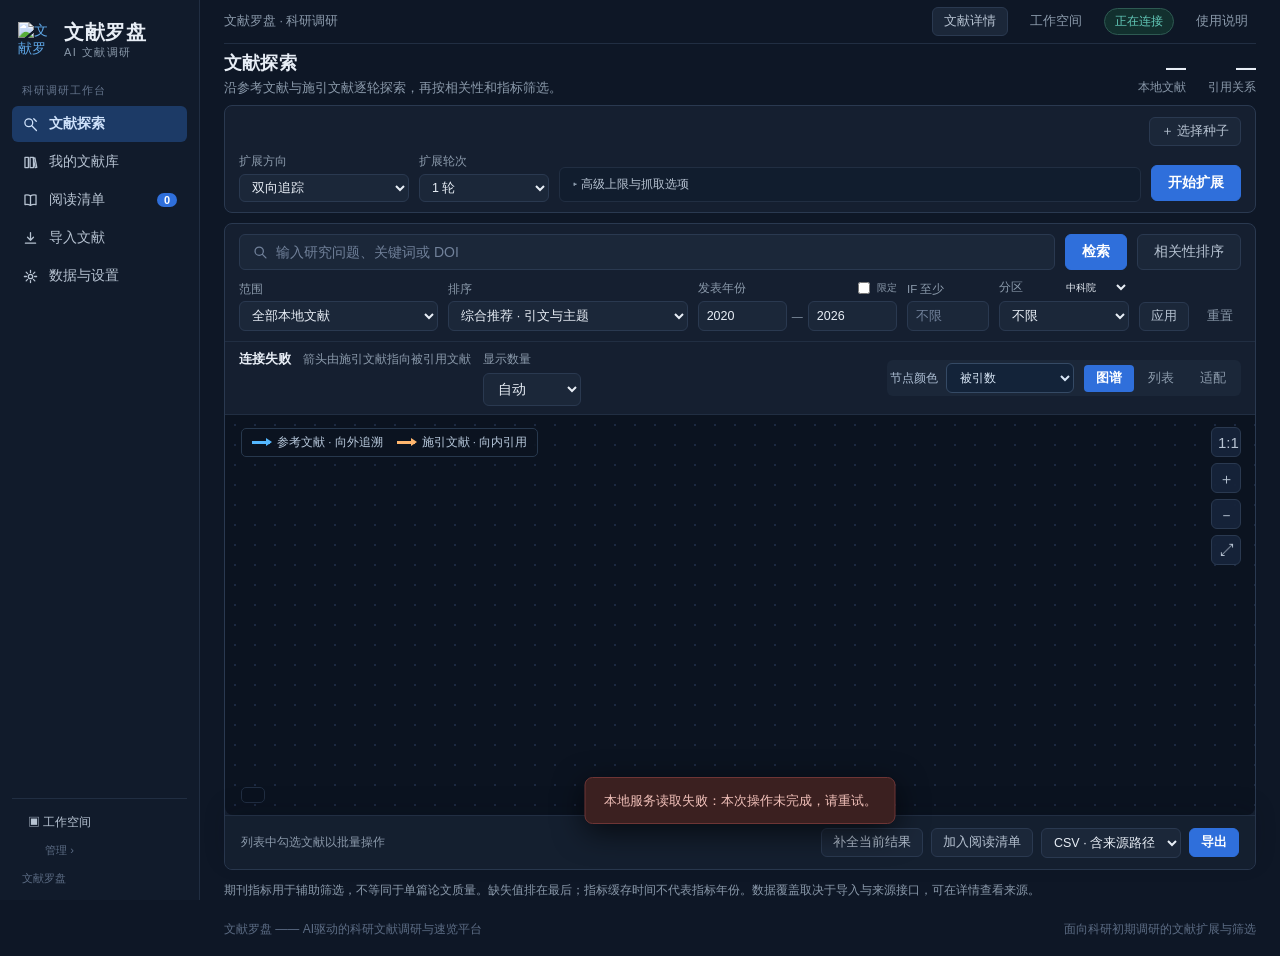
==== commit ed422b77: "优化使用体验，修复若干 bug。" ====
--- a/static/workspace.html
+++ b/static/workspace.html
@@ -1,5 +1,5 @@
 <!doctype html>
-<html lang="zh-CN"><head><meta charset="utf-8"><meta name="viewport" content="width=device-width,initial-scale=1"><title>文献罗盘 · 科研文献调研工作台</title><meta name="theme-color" content="#0e1726"><link rel="icon" type="image/png" sizes="32x32" href="/brand/favicon-32.png"><link rel="icon" type="image/png" sizes="16x16" href="/brand/favicon-16.png"><link rel="shortcut icon" href="/favicon.ico"><link rel="apple-touch-icon" href="/brand/wenxianluopan-icon-256.png"><link rel="stylesheet" href="workspace.css?v=0.14.0"><link rel="stylesheet" href="ai_brief.css?v=0.14.0"><script src="vendor/cytoscape.min.js"></script><script src="existing_content.js?v=0.14.0"></script><script defer src="workspace.js?v=0.14.0"></script><script defer src="ai_brief.js?v=0.14.0"></script><link rel="stylesheet" href="pdf_guide.css?v=0.14.0"><script defer src="pdf_guide.js?v=0.14.0"></script><script defer src="ai_profiles.js?v=0.14.0"></script><script defer src="data_sources.js?v=0.14.0"></script><script defer src="enrichment.js?v=0.14.0"></script><link rel="stylesheet" href="/organizer.css?v=0.14.0"><link rel="stylesheet" href="/workspace_chrome.css?v=0.14.0"><link rel="stylesheet" href="/workspace_manager.css?v=0.14.0.1"></head><body>
+<html lang="zh-CN"><head><meta charset="utf-8"><meta name="viewport" content="width=device-width,initial-scale=1"><title>文献罗盘 · 科研文献调研工作台</title><meta name="theme-color" content="#0e1726"><link rel="icon" type="image/png" sizes="32x32" href="/brand/favicon-32.png"><link rel="icon" type="image/png" sizes="16x16" href="/brand/favicon-16.png"><link rel="shortcut icon" href="/favicon.ico"><link rel="apple-touch-icon" href="/brand/wenxianluopan-icon-256.png"><link rel="stylesheet" href="workspace.css?v=0.19.2"><link rel="stylesheet" href="ai_brief.css?v=0.19.2"><script src="vendor/cytoscape.min.js"></script><script src="existing_content.js?v=0.19.2"></script><script defer src="http_response.js?v=0.19.2"></script><script defer src="workspace.js?v=0.19.2"></script><script defer src="ai_brief.js?v=0.19.2"></script><link rel="stylesheet" href="pdf_guide.css?v=0.19.2"><script defer src="pdf_guide.js?v=0.19.2"></script><script defer src="ai_profiles.js?v=0.19.2"></script><script defer src="data_sources.js?v=0.19.2"></script><script defer src="network_settings.js?v=0.19.2"></script><script defer src="pdf_storage.js?v=0.19.2"></script><script defer src="pdf_capture.js?v=0.19.2"></script><script defer src="dialog_stack.js?v=0.19.2"></script><script defer src="enrichment.js?v=0.19.2"></script><link rel="stylesheet" href="/organizer.css?v=0.19.2"><link rel="stylesheet" href="/workspace_chrome.css?v=0.19.2"><link rel="stylesheet" href="/workspace_manager.css?v=0.19.2"><link rel="stylesheet" href="/task_pet.css?v=0.19.2"><link rel="stylesheet" href="/connections.css?v=0.19.2"><link rel="stylesheet" href="/recommendation.css?v=0.19.2"><link rel="stylesheet" href="/search_lookup.css?v=0.19.2"><link rel="stylesheet" href="/paper_detail.css?v=0.19.2"><link rel="stylesheet" href="/settings_overview.css?v=0.19.2"></head><body>
 <aside class="sidebar">
   <a class="brand" href="/">
     <img class="brand-logo" src="/brand/wenxianluopan-icon-64.png" alt="文献罗盘图标" width="64" height="64">
@@ -17,16 +17,22 @@
 </aside>
 <main><header class="topbar"><span class="crumb">文献罗盘 · 科研调研</span><div><button class="text-button workspace-mobile" data-workspace-manager>工作空间</button><span id="mode-badge" class="badge">正在连接</span><button class="text-button" id="help-btn">使用说明</button></div></header>
 <section id="workspace-page">
-<div class="page-heading"><div class="heading-text"><h1 id="page-title">从几篇论文，梳理研究脉络</h1><p id="page-subtitle">沿参考文献与施引文献逐轮探索，再按相关性和指标筛选。</p></div><div class="numbers"><div><strong id="paper-count">—</strong><span>本地文献</span></div><div><strong id="edge-count">—</strong><span>引用关系</span></div></div></div>
-<section class="seed-panel" id="seed-panel"><div class="seed-row"><div id="seed-chips" class="seed-chips"></div><button id="choose-seeds" class="secondary small">＋ 选择种子</button></div><div class="expansion-controls"><label>扩展方向<select id="direction"><option value="both">双向追踪</option><option value="references">参考文献 · 追溯基础</option><option value="citing">施引文献 · 后续进展</option></select></label><label>扩展轮次<select id="depth"><option value="1">1 轮</option><option value="2" selected>2 轮</option><option value="3">3 轮</option></select></label><details class="advanced-box"><summary>高级上限与抓取选项</summary><div class="advanced-content"><div class="advanced-grid"><label>每方向上限<select id="per-direction"><option>10</option><option selected>20</option><option>50</option></select></label><label>结果总量上限<select id="max-nodes"><option>50</option><option selected>200</option><option>500</option></select></label><label>数据方式<select id="fetch-mode"><option value="local">本地已有网络</option><option value="online">联网补充 OpenAlex</option></select></label><label>联网抓取上限<select id="max-fetch" title="本次任务最多对多少篇节点做在线取数（按节点计，不是 HTTP 请求次数）"><option>5</option><option>10</option><option selected>20</option><option>30</option></select></label></div><p class="expansion-hint">控制每轮拓展范围与总量，避免一次取回过多文献。联网时补充缺失引用关系；达到上限或手动停止后，已发现的结果仍会保留。</p><button type="button" id="close-advanced" class="secondary small">完成设置</button></div></details><button id="run-explore" class="primary">开始扩展</button></div><div id="job-progress" class="job-progress" hidden></div></section>
-<section class="results-panel"><div class="search-row"><label class="search-input"><svg class="search-ico" viewBox="0 0 20 20" aria-hidden="true"><circle cx="9" cy="9" r="5.2"/><path d="M13 13l4.4 4.4"/></svg><input id="query" placeholder="输入研究问题、关键词或 DOI" aria-label="研究问题或关键词"></label><button id="apply-query" class="primary">检索</button><button id="ai-rank" class="secondary">相关性排序</button></div>
-<div class="filter-row"><label>范围<select id="scope"><option value="all">全部本地文献</option><option value="task">本次扩展结果</option><option value="library">我的文献库</option><option value="reading">阅读清单</option></select></label><label>排序<select id="sort"><option value="cited">被引数由高到低</option><option value="relevance">本地文本相关性</option><option value="network">引用网络相似度</option><option value="impact_factor">影响因子由高到低</option><option value="cas_zone">中科院分区优先</option><option value="year_desc">发表时间由新到旧</option><option value="year_asc">发表时间由旧到新</option><option value="depth">扩展层级由近到远</option></select></label><div class="year-filter"><span class="year-label">发表年份 <span><input id="year-enabled" type="checkbox" aria-label="限定发表年份">限定</span></span><div class="year-input"><input id="year-min" type="number" min="1500" max="2200" value="2020" placeholder="2020" aria-label="起始年份"><span>—</span><input id="year-max" type="number" min="1500" max="2200" value="2026" placeholder="当前年" aria-label="结束年份"></div></div><label>IF 至少<input id="min-if" type="number" min="0" step="0.1" placeholder="不限"></label><div class="zone-filter"><span class="zone-label"><span>分区</span><select id="zone-scheme" aria-label="分区体系"><option value="cas">中科院</option><option value="jcr">JCR</option></select></span><select id="cas-max" aria-label="分区范围"><option value="">不限</option><option value="1">1 区</option><option value="2">1–2 区</option><option value="3">1–3 区</option><option value="4">1–4 区</option><option value="unknown">分区缺失</option></select></div><button id="apply-filters" class="secondary small">应用</button><button id="reset-filters" class="text-button">重置</button></div>
-<div id="metric-availability" class="metric-availability" hidden></div><div id="enrichment-progress" class="enrichment-progress" role="status" hidden></div><div id="model-note" class="model-note" hidden></div><div class="result-toolbar"><div><strong id="result-count">正在载入文献</strong><span id="result-caption">箭头由施引文献指向被引用文献</span><label class="page-size-control">每页 <select id="page-size" aria-label="每页显示数量"><option value="auto">自动</option><option value="40">40 篇</option><option value="80">80 篇</option><option value="200">200 篇</option><option value="all">全部文献</option></select></label></div><div class="view-buttons"><label class="graph-color-control">节点着色 <select id="graph-color" aria-label="节点着色"><option value="cited">被引数</option><option value="impact_factor">期刊影响因子</option><option value="year">发表年份</option><option value="cluster">网络分组</option></select></label><button id="graph-view" class="active" aria-pressed="true">图谱</button><button id="list-view" aria-pressed="false">列表</button><button id="fit-graph" class="graph-fit" title="适配当前图谱">适配</button><button id="graph-all" title="将当前范围和筛选下的全部文献显示在同一张图谱">全部同屏</button></div></div>
+<div class="page-heading"><div class="heading-text"><h1 id="page-title">文献探索</h1><p id="page-subtitle">沿参考文献与施引文献逐轮探索，再按相关性和指标筛选。</p></div><div class="numbers"><div><strong id="paper-count">—</strong><span>本地文献</span></div><div><strong id="edge-count">—</strong><span>引用关系</span></div></div></div>
+<section class="seed-panel" id="seed-panel"><div class="seed-row"><div id="seed-chips" class="seed-chips"></div><button id="choose-seeds" class="secondary small">＋ 选择种子</button></div><div class="expansion-controls"><label>扩展方向<select id="direction"><option value="both">双向追踪</option><option value="references">参考文献 · 追溯基础</option><option value="citing">施引文献 · 后续进展</option></select></label><label>扩展轮次<select id="depth"><option value="1" selected>1 轮</option><option value="2">2 轮</option><option value="3">3 轮</option></select></label><details class="advanced-box"><summary>高级上限与抓取选项</summary><div class="advanced-content"><div class="advanced-grid"><select id="per-direction" hidden><option value="" selected>全部关系</option></select><label hidden>旧版兼容数量<select id="max-nodes"><option selected>300</option><option>1000</option><option>3000</option><option>10000</option></select></label><select id="fetch-mode" hidden><option value="online" selected>自动联网发现</option></select><label>本轮联网查询预算<select id="max-fetch"><option selected>12</option><option>50</option><option>200</option><option>1000</option><option>5000</option></select></label></div><p class="expansion-hint">保留全部已发现候选；按共享引文与主题匹配优先核查相关分支。预算用完可继续，不以候选数量判定筛选完成。</p><button type="button" id="close-advanced" class="secondary small">完成设置</button></div></details><button id="run-explore" class="primary">开始扩展</button></div><div id="job-progress" class="job-progress" hidden></div></section>
+<section class="results-panel"><div class="search-row"><label class="search-input"><svg class="search-ico" viewBox="0 0 20 20" aria-hidden="true"><circle cx="9" cy="9" r="5.2"/><path d="M13 13l4.4 4.4"/></svg><input id="query" maxlength="4000" placeholder="输入研究问题、关键词或 DOI" aria-label="研究问题或关键词"></label><button id="apply-query" class="primary">检索</button><button id="ai-rank" class="secondary">相关性排序</button></div>
+<div class="filter-row"><label>范围<select id="scope"><option value="all">全部本地文献</option><option value="task">本次扩展结果</option><option value="library">我的文献库</option><option value="reading">阅读清单</option></select></label><label>排序<select id="sort"><option value="recommended">综合推荐 · 引文与主题</option><option value="cited">被引数由高到低</option><option value="relevance">本地文本相关性</option><option value="network">引用网络相似度</option><option value="impact_factor">影响因子由高到低</option><option value="cas_zone">中科院分区优先</option><option value="year_desc">发表时间由新到旧</option><option value="year_asc">发表时间由旧到新</option><option value="depth">扩展层级由近到远</option></select></label><div class="year-filter"><span class="year-label">发表年份 <span><input id="year-enabled" type="checkbox" aria-label="限定发表年份">限定</span></span><div class="year-input"><input id="year-min" type="number" min="1500" max="2200" value="2020" placeholder="2020" aria-label="起始年份"><span>—</span><input id="year-max" type="number" min="1500" max="2200" value="2026" placeholder="当前年" aria-label="结束年份"></div></div><label>IF 至少<input id="min-if" type="number" min="0" step="0.1" placeholder="不限"></label><div class="zone-filter"><span class="zone-label"><span>分区</span><select id="zone-scheme" aria-label="分区体系"><option value="cas">中科院</option><option value="jcr">JCR</option></select></span><select id="cas-max" aria-label="分区范围"><option value="">不限</option><option value="1">1 区</option><option value="2">1–2 区</option><option value="3">1–3 区</option><option value="4">1–4 区</option><option value="unknown">分区缺失</option></select></div><button id="apply-filters" class="secondary small">应用</button><button id="reset-filters" class="text-button">重置</button></div>
+<div id="metric-availability" class="metric-availability" hidden></div><div id="enrichment-progress" class="enrichment-progress" role="status" hidden></div><div id="model-note" class="model-note" hidden></div><div class="result-toolbar"><div><strong id="result-count">正在载入文献</strong><span id="result-caption">箭头由施引文献指向被引用文献</span><label class="page-size-control">显示数量 <select id="page-size" aria-label="每页显示数量"><option value="auto">自动</option><option value="40">40 篇</option><option value="80">80 篇</option><option value="200">200 篇</option><option value="all">全部同屏</option></select></label></div><div class="view-buttons"><label class="graph-color-control">节点颜色 <select id="graph-color" aria-label="节点着色"><option value="cited">被引数</option><option value="impact_factor">期刊影响因子</option><option value="year">发表年份</option><option value="cluster">网络分组</option></select></label><button id="graph-view" class="active" aria-pressed="true">图谱</button><button id="list-view" aria-pressed="false">列表</button><button id="fit-graph" class="graph-fit" title="适配当前图谱">适配</button></div></div>
 <div id="graph-wrap"><div id="graph" role="img" aria-label="文献引用网络图，点击节点查看文献"></div><div class="graph-zoom"><button id="graph-standard" class="zoom-btn" title="恢复原来的节点大小，拖动查看其余文献" aria-label="恢复标准节点大小">1:1</button><button id="zoom-in" class="zoom-btn" title="放大" aria-label="放大图谱">＋</button><button id="zoom-out" class="zoom-btn" title="缩小" aria-label="缩小图谱">－</button><button id="zoom-fit" class="zoom-btn" title="适应窗口" aria-label="适应窗口">⤢</button></div><div class="graph-relations"><span><i class="relation-reference"></i>参考文献 · 向外追溯</span><span><i class="relation-citing"></i>施引文献 · 向内引用</span></div><div id="graph-tooltip" class="graph-tooltip" hidden></div><div class="graph-legend" id="graph-color-legend"></div><div id="graph-empty" class="empty" hidden>没有符合条件的文献，请调整筛选条件。</div></div>
 <div id="list-wrap" class="list-wrap" hidden><table class="papers-table"><thead><tr><th><input type="checkbox" id="select-all" aria-label="全选当前结果"></th><th>文献与发现依据</th><th>年份</th><th>被引数</th><th>IF / 分区</th><th>清单</th></tr></thead><tbody id="papers-body"></tbody></table><div id="list-empty" class="empty" hidden>没有符合条件的文献。</div></div><footer class="result-footer"><span id="selection-count">列表中勾选文献以批量操作</span><div><button id="enrich-results" class="secondary small">补全当前结果</button><button id="add-selected" class="secondary small">加入阅读清单</button><select id="export-format" aria-label="导出格式"><option value="csv">CSV · 含来源路径</option><option value="ris">RIS · 文献管理器</option><option value="graphml">GraphML · 图网络</option></select><button id="export-btn" class="primary small">导出</button></div></footer></section><p class="data-footnote">期刊指标用于辅助筛选，不等同于单篇论文质量。缺失值排在最后；指标缓存时间不代表指标年份。数据覆盖取决于导入与来源接口，可在详情查看来源。</p></section>
 <section id="import-page" class="secondary-page" hidden><span class="eyebrow">ADD YOUR PAPERS</span><h1>导入自己的调研起点</h1><p>先导入已知论文，再回到探索工作台选择种子。重复条目会按标识及标题合并。</p><div class="form-card"><label>导入格式<select id="import-format"><option value="doi">DOI · 联网获取书目信息</option><option value="bibtex">BibTeX · 可离线</option><option value="ris">RIS · 可离线</option><option value="standard">标准 JSONL · 可离线</option><option value="pdf-folder">本地 PDF 文件夹</option></select></label><label>导入内容<textarea id="import-content" rows="10" placeholder="每行一个 DOI，或粘贴 BibTeX / RIS / 标准文献 JSONL；PDF 文件夹格式请填写绝对路径"></textarea></label><details><summary>标准格式的引用边与期刊指标</summary><label>引用边 JSONL<textarea id="import-citations" rows="3" placeholder='{"from_doi":"10.x/a","to_doi":"10.x/b"}'></textarea></label><label>期刊指标 JSONL<textarea id="import-venues" rows="3" placeholder='{"name":"期刊名称","impact_factor":"5.0","cas_zone":"2区","source":"自备已授权数据"}'></textarea></label></details><button id="import-btn" class="primary">导入文献</button><pre id="import-result" class="operation-result" hidden></pre></div><div class="form-card"><h2>Zotero 本地文献库</h2><p>先在“数据与设置”启用 Zotero 集成，并在 Zotero 中允许本地 API。同步仅读取书目与附件路径。</p><button id="zotero-sync" class="secondary">同步本地 Zotero</button></div></section>
-<section id="settings-page" class="secondary-page" hidden><span class="eyebrow">MODEL &amp; DATA</span><h1>数据与设置</h1><p>联网时会向所用学术数据源发送 DOI 或检索请求。本地文本排序不调用外部模型。</p><div class="form-card ai-settings-card"><span class="eyebrow">AI 辅助阅读</span><div class="ai-connections-heading"><h2>模型连接</h2><button id="ai-new-profile" class="secondary small">＋ 新建连接</button></div><div id="ai-profile-list" class="ai-profile-list" aria-label="已保存的模型连接"></div><h3 id="ai-editor-title">编辑连接</h3><p>选择模型服务，填入模型名称和 API 密钥，即可使用摘要速览与全文解读。</p><div class="ai-settings-fields"><label>连接名称<input id="ai-profile-name" maxlength="100" placeholder="例如：日常阅读、长文分析" autocomplete="off"></label><label>模型服务<select id="ai-service"><option value="deepseek">DeepSeek</option><option value="openai">OpenAI</option><option value="custom">自定义兼容接口</option><option value="zju">浙江大学模型服务（需校内授权）</option></select></label><label id="ai-url-row">服务地址<input id="ai-url" type="url" placeholder="粘贴服务商提供的 API 地址" autocomplete="off"></label><label>模型名称<input id="ai-model-name" placeholder="填写服务商提供的模型名称" autocomplete="off"></label><label>API 密钥<input id="ai-key-input" type="password" placeholder="粘贴 API 密钥" autocomplete="off" spellcheck="false"></label></div><label class="ai-enable"><input id="ai-set-active" type="checkbox" checked>设为当前使用的连接</label><label class="ai-enable"><input id="ai-enable-online" type="checkbox" checked>启用 AI（点击生成时联网）</label><div class="ai-save-row"><button id="ai-save-config" class="primary">保存连接</button><button id="ai-test-config" class="secondary">测试连接</button><span id="ai-config-state" role="status">尚未读取配置</span></div><small class="muted">密钥保存在本机，不会显示在页面或导出文件中。</small></div><div class="form-card" id="data-source-settings"><span class="eyebrow">学术数据接口</span><h2>补全书目与期刊指标</h2><p>Crossref 和公开出版商页面无需另配密钥。OpenAlex 用于书目与引用信息；easyScholar 用于 IF、JCR 和中科院分区。模型密钥与这些数据源密钥分别配置。</p><div class="source-config-grid"><label>OpenAlex API Key（可选）<input id="source-openalex-key" type="password" autocomplete="off" placeholder="尚未配置"><span id="source-openalex-status" role="status"></span></label><div><button class="secondary small" data-source-save="openalex">保存</button><button class="text-button" data-source-delete="openalex">删除配置</button></div><label>easyScholar secretKey（补充分区）<input id="source-easyscholar-key" type="password" autocomplete="off" placeholder="尚未配置"><span id="source-easyscholar-status" role="status"></span></label><div><button class="secondary small" data-source-save="easyscholar">保存</button><button class="text-button" data-source-delete="easyscholar">删除配置</button></div></div><p class="muted">密钥不回显。保存后，在文献详情或结果底部点击补全信息。</p><div class="metric-cache-import"><button class="secondary small" id="import-metric-cache">导入已有指标缓存</button><input type="file" id="metric-cache-file" accept=".jsonl,.ndjson,.json" hidden><span id="metric-cache-status" role="status">支持 easyScholar JSONL，导入后点击补全指标；无需再次联网。</span></div></div><div class="form-card"><h2>连接与数据来源</h2><label class="check-label"><input type="checkbox" id="offline-mode">离线模式 · 只使用本地数据与已有缓存</label><label class="check-label"><input type="checkbox" id="zotero-enabled">启用 Zotero 本地只读集成</label><label>OpenAlex 联系邮箱 可选<input id="mailto" type="email" placeholder="按需填写"></label><button id="save-settings" class="primary">保存设置</button><p class="muted">数据源密钥可在上方直接配置；联网可用性受服务认证、限流及数据覆盖范围影响。</p></div><div class="form-card"><h2>本地模型与筛选含义</h2><p>文本相关性采用 TF-IDF 与潜在语义分析 LSA，在本地标题和摘要上建立统计表示。排序分数由 70% 词项相似度与 30% LSA 相似度组成；样本过少时退回 TF-IDF。词表外查询会明确提示。</p><p>引用网络相似度根据共同参考文献与共同施引文献计算。社区颜色来自 Louvain 算法，表示网络结构分组，不自动命名研究主题。期刊 IF 和分区沿用导入或缓存来源，缓存日期与指标所属年份分别标注，未记录的年份显示未知。</p><a href="/api/export/graphml?include_candidates=true">导出全部本地图谱 GraphML →</a></div></section><footer class="app-footer">文献罗盘 —— AI驱动的科研文献调研与速览平台 <span>面向科研初期调研的文献扩展与筛选</span></footer></main>
+<section id="settings-page" class="secondary-page settings-workspace" hidden>
+<section class="settings-card"><header><div><h2>AI 模型</h2><p>用于翻译、速览和全文解读</p></div><button id="ai-new-profile" class="primary small">＋ 新建连接</button></header><div id="ai-profile-list" class="connection-list" aria-label="模型连接列表"></div><p id="ai-list-state" class="settings-feedback" role="status"></p></section>
+<section class="settings-card"><header><div><h2>学术接口</h2><p>补充书目信息、引用关系与期刊指标</p></div><button id="source-new" class="secondary small">＋ 新建接口</button></header><div id="source-profile-list" class="connection-list" aria-label="学术接口列表"></div><p id="source-list-state" class="settings-feedback" role="status"></p><small class="settings-hint">可同时启用多组；遇到鉴权或额度问题时尝试下一组。</small><details class="settings-extra"><summary>本地指标库 <small id="metric-cache-status"></small></summary><button class="secondary small" id="import-metric-cache">导入指标缓存</button><input type="file" id="metric-cache-file" accept=".jsonl,.ndjson,.json" hidden></details></section>
+<section class="settings-card" id="pdf-storage-settings"><header><div><h2>文献原文</h2><p id="pdf-storage-current">由 Zotero 管理保存位置</p></div><button id="pdf-storage-edit" class="secondary small">更改保存位置</button></header></section>
+<section class="settings-card" id="network-settings"><header><div><h2>网络连接</h2><p id="network-current">直连</p></div><button id="network-edit" class="secondary small">更改</button></header></section>
+<section class="settings-card"><header><div><h2>资料获取</h2><p>本机 → Zotero → 在线数据源</p></div></header><p class="settings-policy">已有资料自动复用；引用拓展联网发现新文献，并将结果保存在本机。</p><details class="settings-extra"><summary>更多设置</summary><label class="check-label"><input type="checkbox" id="offline-mode">暂停联网，仅使用已有资料</label><input type="checkbox" id="zotero-enabled" hidden><label>OpenAlex 联系邮箱<input id="mailto" type="email" placeholder="可选"></label><button id="save-settings" class="secondary small">保存</button></details></section>
+</section><footer class="app-footer">文献罗盘 —— AI驱动的科研文献调研与速览平台 <span>面向科研初期调研的文献扩展与筛选</span></footer></main>
 <dialog id="seed-dialog"><div class="dialog-heading"><div><h2>选择种子文献</h2><p>从一篇已知论文出发，也可选择多篇互补的起点。</p></div><button data-close="seed-dialog" class="icon-button" aria-label="关闭种子选择">×</button></div><input id="seed-search" class="full-input" placeholder="搜索标题、中文标题或 DOI" aria-label="搜索种子文献"><div id="seed-results" class="seed-results"></div><div class="dialog-footer"><span id="seed-picked"></span><button id="confirm-seeds" class="primary">使用所选种子</button></div></dialog>
-<dialog id="detail-dialog" class="detail-dialog" data-side-panel="1"><div class="dialog-heading"><span class="eyebrow">文献详情 · PAPER DETAIL</span><button data-close="detail-dialog" class="icon-button" aria-label="关闭文献详情">×</button></div><div id="detail-content"></div><div class="detail-tabs"><button data-detail-tab="overview" class="active">摘要与来源</button><button data-detail-tab="references">参考文献</button><button data-detail-tab="citing">施引文献</button><button data-detail-tab="similar">网络推荐</button></div><div id="detail-tab-content"></div></dialog>
-<dialog id="help-dialog"><div class="dialog-heading"><h2>用一条可追溯的路径开展调研</h2><button data-close="help-dialog" class="icon-button" aria-label="关闭说明">×</button></div><ol class="help-list"><li>选择种子：导入一篇已知论文，再沿参考与施引关系拓展。</li><li>开始扩展：指定方向、轮次和数量。离线探索已有边；联网模式补充 OpenAlex 数据后继续扩展。</li><li>比较筛选：用问题或种子进行本地文本排序，结合年份、IF、分区及被引数筛选。</li><li>查看来源：点击节点或标题，核对摘要、DOI、引用路径和指标来源。</li><li>保存清单：列表勾选或在详情中加入清单，可填写阅读备注并导出 CSV、RIS、GraphML。</li></ol><p class="muted">扩展有采样上限，不承诺穷尽某一方向。引用关系与文本相似度为调研线索，最终判断需要阅读原文。</p></dialog><div id="toast" role="status" hidden></div>
-<script defer src="/workspace_chrome.js?v=0.14.0"></script><script defer src="/organizer.js?v=0.14.0"></script><script defer src="/zotero_link.js?v=0.14.0"></script><script defer src="/trash.js?v=0.14.0"></script><script defer src="/workspace_manager.js?v=0.14.0.1"></script><script defer src="/service_status.js?v=0.14.0"></script></body></html>
+<dialog id="detail-dialog" class="detail-dialog" data-side-panel="1"><div class="dialog-heading"><span class="eyebrow">文献详情</span><button data-close="detail-dialog" class="icon-button" aria-label="关闭文献详情">×</button></div><div id="detail-content"></div><div class="detail-tabs"><button data-detail-tab="overview" class="active">概览</button><button data-detail-tab="references">参考文献</button><button data-detail-tab="citing">施引文献</button><button data-detail-tab="similar">网络推荐</button><button data-detail-tab="records">资料记录</button></div><div id="detail-tab-content"></div></dialog>
+<dialog id="help-dialog"><div class="dialog-heading"><h2>用一条可追溯的路径开展调研</h2><button data-close="help-dialog" class="icon-button" aria-label="关闭说明">×</button></div><ol class="help-list"><li>选择种子：导入一篇已知论文，再沿参考与施引关系拓展。</li><li>开始扩展：指定方向、轮次和本轮查询预算。离线探索已有边；联网模式补充 OpenAlex 数据后继续扩展。</li><li>比较筛选：用问题或种子进行本地文本排序，结合年份、IF、分区及被引数筛选。</li><li>查看来源：点击节点或标题，核对摘要、DOI、引用路径和指标来源。</li><li>保存清单：列表勾选或在详情中加入清单，可填写阅读备注并导出 CSV、RIS、GraphML。</li></ol><p class="muted">已发现候选保留，待查分支可继续探索；来源缺失仍可能造成遗漏。引用关系与文本相似度为调研线索，最终判断需要阅读原文。</p></dialog><div id="toast" role="status" hidden></div>
+<script defer src="/workspace_chrome.js?v=0.19.2"></script><script defer src="/recommendation.js?v=0.19.2"></script><script defer src="/search_lookup.js?v=0.19.2"></script><script defer src="/paper_detail.js?v=0.19.2"></script><script defer src="/organizer.js?v=0.19.2"></script><script defer src="/zotero_link.js?v=0.19.2"></script><script defer src="/trash.js?v=0.19.2"></script><script defer src="/workspace_manager.js?v=0.19.2"></script><script defer src="/service_status.js?v=0.19.2"></script><script defer src="/metrics.js?v=0.19.2"></script><script defer src="/task_center.js?v=0.19.2"></script><script defer src="/task_pet.js?v=0.19.2"></script><script defer src="/metric_catalog.js?v=0.19.2"></script><script defer src="/connection_status.js?v=0.19.2"></script></body></html>
--- a/static/workspace.css
+++ b/static/workspace.css
@@ -387,3 +387,7 @@
 @media(max-width:760px){.expansion-controls{grid-template-columns:1fr 1fr}.expansion-controls>.primary{grid-column:2}.graph-relations{font-size:10px;gap:8px;right:55px;left:10px}.result-footer{padding:9px 10px}.result-footer>div{gap:5px}.result-footer .small{padding:5px 7px}.year-label{gap:3px}}
 
 .ai-settings-card{margin-top:20px;border-top:3px solid #4c91ff}.ai-settings-fields{display:grid;grid-template-columns:1fr 1fr;gap:18px 24px;margin:24px 0}.ai-settings-fields label{display:flex;flex-direction:column;align-items:stretch;gap:9px;font-size:14px;color:#afc5df}.ai-settings-fields input,.ai-settings-fields select{width:100%;height:42px;padding:9px 12px;background:#112039;border:1px solid #37526f;border-radius:7px;color:#e1efff}.ai-enable{display:flex!important;flex-direction:row!important;justify-content:flex-start!important;gap:9px!important;align-items:center!important;font-size:13px!important}.ai-enable input{width:auto!important}.ai-save-row{display:flex;align-items:center;gap:18px;margin:20px 0 15px}.ai-save-row span{color:#7adbc1;font-size:13px}.ai-settings-card small{display:block;font-size:12px}@media(max-width:760px){.ai-settings-fields{grid-template-columns:1fr}}
+
+.completion-paper{max-height:60px;overflow:auto;color:#b6cce0}.completion-select-all{display:flex;align-items:center;justify-content:space-between;margin:20px 0 8px;font-size:13px}.completion-select-all small{color:#829caf}.completion-field-groups{display:grid;gap:14px}.completion-field-groups fieldset{border:1px solid #2b4159;border-radius:10px;padding:12px 16px 16px;margin:0}.completion-field-groups legend{color:#77c9c5;font-size:12px;padding:0 7px}.completion-field-grid{display:grid;grid-template-columns:repeat(2,minmax(0,1fr));gap:10px 14px}.completion-field-grid label{display:flex;align-items:center;gap:9px;color:#d5e3ef;font-size:13px;min-height:26px}.completion-field-grid small{color:#809ab1;margin-left:8px;font-size:11px}.completion-field-grid input{accent-color:#54bdb6}.completion-field-grid label:has(:disabled){opacity:.5}.enrichment-dialog .completion-dependency{font-size:11px;line-height:1.7;color:#87a6bf;margin:14px 0 6px}.completion-source-options{margin-top:10px;font-size:12px;color:#9ab5ca}.completion-source-options>label{display:flex;gap:8px;margin-top:12px}.completion-source-options p{margin-top:8px;line-height:1.7;font-size:11px}.completion-complete{padding:25px;border:1px solid #286456;border-radius:8px;color:#9adfca}.enrichment-dialog .enrichment-stage:empty{display:none}@media(max-width:480px){.completion-field-grid{grid-template-columns:1fr}.enrichment-dialog{padding:18px}}
+.enrichment-dialog .completion-field-grid label,.enrichment-dialog .completion-select-all>label{display:flex;flex-direction:row;align-items:center;justify-content:flex-start;text-align:left;gap:9px;margin:0}
+.enrichment-dialog .completion-field-grid input,.enrichment-dialog .completion-select-all input,.enrichment-dialog .completion-source-options input{width:16px;height:16px;flex:0 0 16px;margin:0}
--- a/static/ai_brief.css
+++ b/static/ai_brief.css
@@ -63,3 +63,12 @@
 .wnai-existing{border:1px dashed #3a4c68;border-radius:8px;padding:10px 12px;background:#111b2b;}
 
 .wnai-overlay{padding:28px}.wnai-dialog{max-width:980px;max-height:calc(100dvh - 56px);overscroll-behavior:contain}.wnai-body{padding:0 26px 26px}.wnai-header{padding:19px 26px}.wnai-banner{margin:15px 26px 0;padding:0;background:none;border:0;color:#809eb6;font-size:11px;font-weight:400}.wnai-status,.wnai-error{margin-left:26px;margin-right:26px}.wnai-gen{display:flex;align-items:center;justify-content:space-between;gap:20px;padding:14px 0 18px;border:0;border-bottom:1px solid #2a3e54;background:none}.wnai-gen>p{font-size:12px;margin:0;line-height:1.7;color:#8fa9bf}.wnai-gen>div{display:flex;align-items:center;gap:10px;flex:none}.wnai-generation-options{font-size:11px;color:#7f9db7;position:relative}.wnai-generation-options>p{max-width:200px}.wnai-generation-options[open]{padding:8px;background:#102033}.wnai-force{margin:8px 0;font-size:11px}.wnai-section{min-width:0;margin-top:20px}.wnai-section h3{font-size:13px;color:#6fc8ba;margin-bottom:13px}.wnai-biling{gap:15px}.wnai-kv{align-items:flex-start;line-height:1.85;font-size:14px;flex-wrap:wrap}.wnai-kv>span:not(.wnai-kind):not(.wnai-origin){flex:1;min-width:180px}.wnai-kind{font-size:10px;margin-top:4px;min-width:62px;text-align:center;font-weight:500;background:none;color:#7594ae;border:1px solid #2c435b}.wnai-elem{padding:18px 20px;margin:13px 0;background:#111e30}.wnai-elem h4{font-size:14px;margin-bottom:10px}.wnai-elem>p{font-size:14px;line-height:1.95;color:#c7d8e7}.wnai-english{margin-top:10px;color:#8ca7bf;font-size:12px}.wnai-english>summary,.wnai-source>summary,.wnai-meta>summary,.wnai-content-status>summary{cursor:pointer;color:#7fa7c5;font-size:12px;line-height:1.9}.wnai-english[open]>.wnai-en{padding-top:9px}.wnai-quote{background:transparent;border:0;border-top:1px solid #243d52;padding:9px 0 0;margin-top:13px;color:#8ea9c1;font-size:12px;line-height:1.8}.wnai-quote>summary{cursor:pointer;color:#74bab2;margin-bottom:5px}.wnai-quote button{display:inline-block;margin-left:4px;white-space:nowrap}.wnai-source{border-top:1px solid #2b435b;padding-top:16px}.wnai-source .wnai-paper-title{font-size:13px;font-weight:500;line-height:1.8}.wnai-meta,.wnai-content-status{font-size:11px;color:#708ba5;border-top:1px solid #263d54;padding-top:12px;margin-top:16px}.wnai-meta>p{padding-top:9px;overflow-wrap:anywhere}.wnai-origin{font-size:10px;font-weight:400}.wnai-abstract{font-size:13px;line-height:1.9}.wnai-warning{font-size:11px;line-height:1.8}@media(max-width:650px){.wnai-overlay{padding:10px}.wnai-dialog{max-height:calc(100dvh - 20px)}.wnai-body{padding:0 17px 20px}.wnai-gen{flex-direction:column;align-items:flex-start;gap:12px}.wnai-gen>div{flex-wrap:wrap}.wnai-header{padding:15px 17px}.wnai-banner,.wnai-status,.wnai-error{margin-left:17px;margin-right:17px}}
+
+/* Regeneration is a header action; there is no expanding generation-options row. */
+.wnai-gen{display:none!important}.wnai-header-actions{margin-left:auto;display:flex;align-items:center;gap:8px}
+.wnai-regenerate{border:1px solid #304d67;border-radius:6px;background:transparent;color:#92b6d0;font-size:11px;padding:6px 10px;white-space:nowrap}
+.wnai-regenerate:hover{background:#1e3851;color:#d3e8f6}.wnai-regenerate:disabled{opacity:.65;cursor:wait}
+.wnai-header{gap:12px}.wnai-header h2{margin:0}.wnai-body>.wnai-section:first-of-type{margin-top:16px}
+@media(max-width:650px){.wnai-header{gap:9px}.wnai-regenerate{padding:5px 7px;font-size:10px}}
+
+@media(max-width:550px){.wnai-kv{display:block}.wnai-kv .wnai-kind{display:inline-block;margin:0 0 7px;min-width:0;padding:2px 6px}.wnai-kv>span:not(.wnai-kind):not(.wnai-origin){display:block;min-width:0}.wnai-elem{padding:15px}}
--- a/static/pdf_guide.css
+++ b/static/pdf_guide.css
@@ -1,3 +1,52 @@
 .pg-dialog{position:fixed;inset:22px;margin:auto;width:calc(100vw - 44px);max-width:1800px;height:calc(100vh - 44px);max-height:none;padding:0;border:1px solid #2b425a;border-radius:18px;background:#101d2f;color:#edf5ff;box-shadow:0 24px 100px #0009;overflow:hidden}.pg-dialog::backdrop{background:#030c18cc;backdrop-filter:blur(6px)}.pg-dialog *{box-sizing:border-box}.pg-header{height:120px;padding:23px 30px;border-bottom:1px solid #2a3b52;display:flex;justify-content:space-between;gap:20px}.pg-kicker{color:#6fdcc4;font-size:12px;letter-spacing:2px}.pg-header h2{font-size:24px;margin:5px 0;line-height:1.45;max-width:1150px;white-space:nowrap;overflow:hidden;text-overflow:ellipsis}.pg-tools{display:flex;align-items:center;gap:9px;flex-shrink:0}.pg-body{display:grid;grid-template-columns:190px minmax(0,1fr);height:calc(100% - 120px)}.pg-body.with-source{grid-template-columns:190px minmax(0,1fr) 38%}.pg-nav{padding:22px 14px;background:#0c1828;border-right:1px solid #223750;overflow:auto}.pg-nav button{display:block;width:100%;text-align:left;border:0;background:none;color:#aebed2;padding:13px 14px;margin-bottom:5px;font-size:15px;border-radius:9px}.pg-nav button.active{background:#233d5c;color:#fff}.pg-nav small{display:block;font-size:12px;line-height:1.8;color:#8298b3;padding:18px 14px}.pg-main{padding:30px 36px;overflow:auto;scroll-behavior:smooth}.pg-main h3{font-size:27px;margin:0 0 18px;color:#fff}.pg-main h4{font-size:20px;line-height:1.55;margin:0 0 15px;color:#f5f8ff}.pg-main p{font-size:16px;line-height:1.95;color:#c6d5e6;white-space:pre-line;margin:10px 0 19px}.pg-card{padding:24px;margin-bottom:22px;background:#16273c;border:1px solid #29405a;border-radius:12px}.pg-label{color:#74d8c3;font-size:12px;margin-bottom:10px;letter-spacing:1px}.pg-notice{border-left:3px solid #4c91ff;background:#172b43;padding:15px 18px;color:#b8cde3;line-height:1.8;font-size:14px;margin:0 0 24px}.pg-meta{font-size:12px!important;color:#8fa6c1!important;line-height:1.8!important;overflow-wrap:anywhere}.pg-evidence{border:1px solid #325b7c!important;background:#143249!important;color:#8cdecf!important;font-size:13px;padding:9px 13px;border-radius:7px}.pg-empty{max-width:760px;margin:50px auto}.pg-empty h3{font-size:32px}.pg-flow{display:flex;gap:10px;flex-wrap:wrap;margin:28px 0}.pg-flow span{padding:10px 16px;background:#20344c;border-radius:7px;font-size:14px;color:#bcd1e8}.pg-source{padding:23px;overflow:auto;background:#f4f7fb;color:#23364b;border-left:1px solid #45607a}.pg-source h4{margin:12px 0;font-size:18px}.pg-source p{font-size:15px;line-height:1.9;white-space:pre-wrap;overflow-wrap:anywhere;color:#31465e}.pg-source mark{background:#ffe28a;color:#172a40;padding:2px 1px}.pg-source img{width:100%;height:auto;background:white}.pg-source button{background:#e2eaf4;color:#203954;border:1px solid #b7c9dd;border-radius:7px;padding:8px 12px}.pg-source small{display:block;line-height:1.8;color:#5b718a}.pg-loading{height:3px;width:100%;background:linear-gradient(90deg,#4c91ff,#6fdcc4,#4c91ff);background-size:200%;animation:pg-progress 1.4s infinite linear;margin:30px 0}.pg-error{color:#ffb5a7}.pg-panel-label{font-size:14px;color:#76d4c2;font-weight:600}.pg-figure-page{max-width:620px;width:100%;display:block;margin:20px auto;background:#fff;border-radius:6px}@keyframes pg-progress{to{background-position:-200%}}@media(max-width:1000px){.pg-dialog{inset:8px;width:calc(100vw - 16px);height:calc(100vh - 16px)}.pg-header{padding:18px;height:130px}.pg-header h2{font-size:19px;max-width:45vw}.pg-tools{flex-wrap:wrap;justify-content:flex-end;max-width:45%}.pg-body{height:calc(100% - 130px);grid-template-columns:140px minmax(0,1fr)}.pg-body.with-source{grid-template-columns:140px minmax(0,1fr)}.pg-main{padding:22px}.pg-source{position:absolute;inset:130px 0 0 30%;box-shadow:-20px 0 80px #0008}.pg-nav{padding:14px 6px}}
 .pg-header>div:first-child{min-width:0;flex:1}.pg-header h2{max-width:100%}
 .pg-caption{margin:0 0 20px;color:#a2b9d1;font-size:14px;line-height:1.8}.pg-caption summary{cursor:pointer;color:#80cabe}.pg-caption p{font-size:14px;color:#aebfd1}
+
+.pg-file-location{font-size:12px;color:#8aa4bf;line-height:1.7;overflow-wrap:anywhere;margin:8px 0}.pg-source-choice{flex-wrap:wrap;gap:10px}.pg-source-choice [hidden]{display:none!important}
+
+/* Reading starts in the body; one compact original-file card owns file actions. */
+.pg-dialog .pg-header{height:96px;padding:18px 28px;align-items:center}
+.pg-dialog .pg-header h2{font-size:22px;margin:4px 0 0}
+.pg-dialog .pg-body{height:calc(100% - 96px)}
+.pg-dialog .pg-kicker{letter-spacing:.06em}
+.pg-start{max-width:850px;margin:36px auto 24px}
+.pg-start>h3{font-size:32px;line-height:1.35;margin:0 0 14px}
+.pg-dialog .pg-start-description{margin:0 0 24px;font-size:16px;color:#afc3d8}
+.pg-generate-actions{display:flex;align-items:center;gap:18px;flex-wrap:wrap;margin:22px 0 30px}
+.pg-dialog button.pg-generate{min-height:50px;min-width:218px;padding:13px 24px;font-size:16px;font-weight:600;border-radius:9px;line-height:1.4}
+.pg-generate>span{margin-left:14px}
+.pg-generate-actions>span{font-size:12px;color:#7d9bb5}
+.pg-generate:disabled{cursor:default;opacity:.6}
+.pg-file-card{border:1px solid #2a425b;border-radius:12px;background:#142438;margin:24px 0;padding:20px 22px;min-width:0}
+.pg-file-heading{display:flex;align-items:center;gap:18px;justify-content:space-between;min-width:0}
+.pg-file-heading>div:first-child{min-width:0;flex:1}
+.pg-dialog .pg-file-heading h4{display:flex;flex-wrap:wrap;align-items:center;gap:12px;font-size:14px;margin:0 0 10px;line-height:1.5}
+.pg-file-badge{display:inline-flex;font-size:11px;font-weight:400;line-height:1.6;color:#99b0c7;border:1px solid #37506b;background:#1b3047;padding:2px 8px;border-radius:5px}
+.pg-file-badge.ready{color:#8de0c7;background:#143a3b;border-color:#295859}
+.pg-file-name{display:block;overflow:hidden;white-space:nowrap;text-overflow:ellipsis;font-size:13px;color:#d7e4f1;line-height:1.8}
+.pg-file-meta{display:block;font-size:12px;line-height:1.8;color:#86a4be;margin-top:3px}
+.pg-file-quick{display:flex;gap:8px;flex-wrap:wrap;flex-shrink:0}
+.pg-file-quick button,.pg-file-actions button{font-size:13px;padding:9px 13px;border-radius:7px;min-height:38px}
+.pg-file-actions{display:flex;align-items:center;flex-wrap:wrap;gap:10px;margin:16px 0 0}
+.pg-dialog .pg-file-actions .pg-upload-label{padding:9px 13px;min-height:38px;font-size:13px!important;color:#bcd0e3!important;background:#1a2e44;border:1px solid #344c66;border-radius:7px}
+.pg-file-actions a{font-size:12px;color:#88bbd5;text-decoration:none}
+.pg-file-tools{border-top:1px solid #294058;margin-top:16px;padding-top:11px}
+.pg-file-tools>summary{list-style:none;display:flex;align-items:center;gap:8px;width:max-content;max-width:100%;padding:4px 0;cursor:pointer;font-size:12px;line-height:1.6;color:#9cb7cf;user-select:none}
+.pg-file-tools>summary::-webkit-details-marker{display:none}
+.pg-file-tools[open]>summary{color:#83d6ca}
+.pg-file-tools>summary>span{display:inline-block;transition:transform .15s}
+.pg-file-tools[open]>summary>span{transform:rotate(180deg)}
+.pg-file-tools-body{padding-top:4px}
+.pg-file-tools-body .pg-file-actions{margin:8px 0 0}
+.pg-dialog .pg-file-location{display:flex;gap:12px;align-items:baseline;margin:16px 0 0;font-size:11px;line-height:1.7;color:#7896b0}
+.pg-file-location>span{flex-shrink:0}
+.pg-file-location>code{color:#a4bad0;white-space:normal;overflow-wrap:anywhere;min-width:0;font-size:11px;background:none;padding:0}
+.pg-dialog .pg-source-status{margin:12px 0 0;min-height:0;font-size:12px!important;color:#91b6c7!important}
+.pg-dialog .pg-file-warning{font-size:12px;line-height:1.7;color:#dfbb89;margin:14px 0 0}
+.pg-reading-actions{display:flex;align-items:center;justify-content:space-between;gap:16px;margin-bottom:16px}
+.pg-reading-actions>span{font-size:12px;color:#8db5b6}
+.pg-reading-actions .pg-generate-actions{margin:0}
+.pg-dialog .pg-reading-actions button.pg-generate{font-size:13px;min-height:38px;min-width:0;padding:9px 15px}
+.pg-dialog .pg-generation-status{font-size:13px;color:#91b0c8}
+@media(max-width:1000px){.pg-dialog .pg-header{height:90px;padding:16px 20px}.pg-dialog .pg-body{height:calc(100% - 90px)}.pg-dialog .pg-source{inset:90px 0 0 25%}.pg-start{margin:22px auto}.pg-dialog .pg-header h2{max-width:100%;font-size:20px}}
+@media(max-width:640px){.pg-dialog .pg-header{height:82px;padding:13px 16px}.pg-dialog .pg-header h2{font-size:18px}.pg-dialog .pg-body,.pg-dialog .pg-body.with-source{height:calc(100% - 82px);grid-template-columns:minmax(0,1fr);grid-template-rows:auto minmax(0,1fr)}.pg-dialog .pg-nav{display:flex;gap:4px;padding:8px;border-right:0;border-bottom:1px solid #294058;overflow-x:auto}.pg-dialog .pg-nav button{flex:none;width:auto;padding:9px 10px;margin:0;font-size:12px;white-space:nowrap}.pg-nav small{display:none}.pg-dialog .pg-main{padding:22px 16px}.pg-start{margin:12px 0}.pg-start>h3{font-size:26px}.pg-dialog .pg-start-description{font-size:14px}.pg-generate-actions{gap:10px;margin:20px 0 24px}.pg-dialog button.pg-generate{width:100%;min-width:0}.pg-generate-actions>span{width:100%;text-align:center;font-size:11px}.pg-file-card{padding:17px 15px;margin:20px 0}.pg-file-heading{align-items:flex-start;flex-wrap:wrap;gap:12px}.pg-file-heading>div:first-child{flex-basis:100%}.pg-file-quick{width:100%}.pg-dialog .pg-file-heading h4{gap:8px}.pg-file-actions{gap:8px}.pg-dialog .pg-file-location{flex-direction:column;gap:4px}.pg-dialog .pg-source{inset:82px 0 0 8%;z-index:1}.pg-reading-actions{align-items:center}.pg-reading-actions .pg-generate-actions{flex-shrink:0}.pg-dialog .pg-reading-actions button.pg-generate{width:auto}}
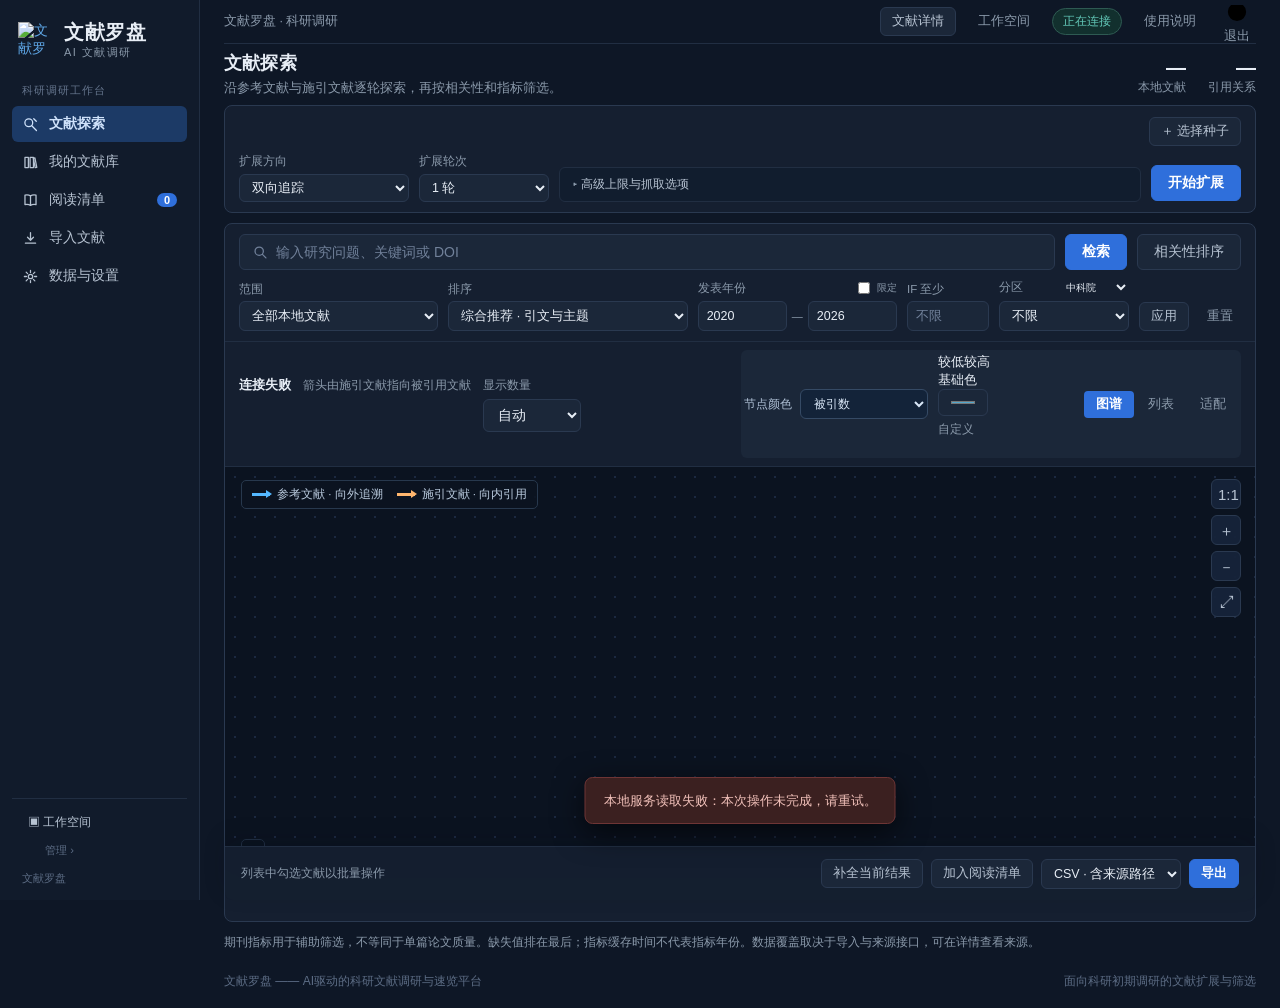
==== commit 37eae261: "优化使用体验，修复若干 bug。" ====
--- a/static/workspace.html
+++ b/static/workspace.html
@@ -1,5 +1,5 @@
 <!doctype html>
-<html lang="zh-CN"><head><meta charset="utf-8"><meta name="viewport" content="width=device-width,initial-scale=1"><title>文献罗盘 · 科研文献调研工作台</title><meta name="theme-color" content="#0e1726"><link rel="icon" type="image/png" sizes="32x32" href="/brand/favicon-32.png"><link rel="icon" type="image/png" sizes="16x16" href="/brand/favicon-16.png"><link rel="shortcut icon" href="/favicon.ico"><link rel="apple-touch-icon" href="/brand/wenxianluopan-icon-256.png"><link rel="stylesheet" href="workspace.css?v=0.19.2"><link rel="stylesheet" href="ai_brief.css?v=0.19.2"><script src="vendor/cytoscape.min.js"></script><script src="existing_content.js?v=0.19.2"></script><script defer src="http_response.js?v=0.19.2"></script><script defer src="workspace.js?v=0.19.2"></script><script defer src="ai_brief.js?v=0.19.2"></script><link rel="stylesheet" href="pdf_guide.css?v=0.19.2"><script defer src="pdf_guide.js?v=0.19.2"></script><script defer src="ai_profiles.js?v=0.19.2"></script><script defer src="data_sources.js?v=0.19.2"></script><script defer src="network_settings.js?v=0.19.2"></script><script defer src="pdf_storage.js?v=0.19.2"></script><script defer src="pdf_capture.js?v=0.19.2"></script><script defer src="dialog_stack.js?v=0.19.2"></script><script defer src="enrichment.js?v=0.19.2"></script><link rel="stylesheet" href="/organizer.css?v=0.19.2"><link rel="stylesheet" href="/workspace_chrome.css?v=0.19.2"><link rel="stylesheet" href="/workspace_manager.css?v=0.19.2"><link rel="stylesheet" href="/task_pet.css?v=0.19.2"><link rel="stylesheet" href="/connections.css?v=0.19.2"><link rel="stylesheet" href="/recommendation.css?v=0.19.2"><link rel="stylesheet" href="/search_lookup.css?v=0.19.2"><link rel="stylesheet" href="/paper_detail.css?v=0.19.2"><link rel="stylesheet" href="/settings_overview.css?v=0.19.2"></head><body>
+<html lang="zh-CN"><head><meta charset="utf-8"><meta name="viewport" content="width=device-width,initial-scale=1"><title>文献罗盘 · 科研文献调研工作台</title><meta name="theme-color" content="#0e1726"><link rel="icon" type="image/png" sizes="32x32" href="/brand/favicon-32.png"><link rel="icon" type="image/png" sizes="16x16" href="/brand/favicon-16.png"><link rel="shortcut icon" href="/favicon.ico"><link rel="apple-touch-icon" href="/brand/wenxianluopan-icon-256.png"><link rel="stylesheet" href="workspace.css?v=0.23.0"><link rel="stylesheet" href="ai_brief.css?v=0.23.0"><script src="vendor/cytoscape.min.js"></script><script src="existing_content.js?v=0.23.0"></script><script defer src="http_response.js?v=0.23.0"></script><script defer src="graph_colors.js?v=0.23.0"></script><script defer src="workspace.js?v=0.23.0"></script><script defer src="ai_brief.js?v=0.23.0"></script><link rel="stylesheet" href="pdf_guide.css?v=0.23.0"><script defer src="pdf_guide.js?v=0.23.0"></script><script defer src="ai_profiles.js?v=0.23.0"></script><script defer src="data_sources.js?v=0.23.0"></script><script defer src="network_settings.js?v=0.23.0"></script><script defer src="pdf_storage.js?v=0.23.0"></script><script defer src="pdf_capture.js?v=0.23.0"></script><script defer src="dialog_stack.js?v=0.23.0"></script><script defer src="enrichment.js?v=0.23.0"></script><link rel="stylesheet" href="/organizer.css?v=0.23.0"><link rel="stylesheet" href="/workspace_chrome.css?v=0.23.0"><link rel="stylesheet" href="/workspace_manager.css?v=0.23.0"><link rel="stylesheet" href="/task_pet.css?v=0.23.0"><link rel="stylesheet" href="/connections.css?v=0.23.0"><link rel="stylesheet" href="/recommendation.css?v=0.23.0"><link rel="stylesheet" href="/search_lookup.css?v=0.23.0"><link rel="stylesheet" href="/paper_detail.css?v=0.23.0"><link rel="stylesheet" href="/settings_overview.css?v=0.23.0"><link rel="stylesheet" href="/import_workflow.css?v=0.23.0"><script defer src="/import_workflow.js?v=0.23.0"></script></head><body>
 <aside class="sidebar">
   <a class="brand" href="/">
     <img class="brand-logo" src="/brand/wenxianluopan-icon-64.png" alt="文献罗盘图标" width="64" height="64">
@@ -15,7 +15,7 @@
   </nav>
   <div class="sidebar-bottom"><button class="workspace-entry" data-workspace-manager><span>▣ 工作空间</span><small>管理 ›</small></button><small id="app-version">文献罗盘</small></div>
 </aside>
-<main><header class="topbar"><span class="crumb">文献罗盘 · 科研调研</span><div><button class="text-button workspace-mobile" data-workspace-manager>工作空间</button><span id="mode-badge" class="badge">正在连接</span><button class="text-button" id="help-btn">使用说明</button></div></header>
+<main><header class="topbar"><span class="crumb">文献罗盘 · 科研调研</span><div><button class="text-button workspace-mobile" data-workspace-manager>工作空间</button><span id="mode-badge" class="badge">正在连接</span><button class="text-button" id="help-btn">使用说明</button><button id="service-exit" class="service-exit" title="退出软件并停止后台服务"><svg viewBox="0 0 20 20" aria-hidden="true"><path d="M10 2v8M5.4 4.6a7 7 0 1 0 9.2 0"/></svg><span>退出</span></button></div></header>
 <section id="workspace-page">
 <div class="page-heading"><div class="heading-text"><h1 id="page-title">文献探索</h1><p id="page-subtitle">沿参考文献与施引文献逐轮探索，再按相关性和指标筛选。</p></div><div class="numbers"><div><strong id="paper-count">—</strong><span>本地文献</span></div><div><strong id="edge-count">—</strong><span>引用关系</span></div></div></div>
 <section class="seed-panel" id="seed-panel"><div class="seed-row"><div id="seed-chips" class="seed-chips"></div><button id="choose-seeds" class="secondary small">＋ 选择种子</button></div><div class="expansion-controls"><label>扩展方向<select id="direction"><option value="both">双向追踪</option><option value="references">参考文献 · 追溯基础</option><option value="citing">施引文献 · 后续进展</option></select></label><label>扩展轮次<select id="depth"><option value="1" selected>1 轮</option><option value="2">2 轮</option><option value="3">3 轮</option></select></label><details class="advanced-box"><summary>高级上限与抓取选项</summary><div class="advanced-content"><div class="advanced-grid"><select id="per-direction" hidden><option value="" selected>全部关系</option></select><label hidden>旧版兼容数量<select id="max-nodes"><option selected>300</option><option>1000</option><option>3000</option><option>10000</option></select></label><select id="fetch-mode" hidden><option value="online" selected>自动联网发现</option></select><label>本轮联网查询预算<select id="max-fetch"><option selected>12</option><option>50</option><option>200</option><option>1000</option><option>5000</option></select></label></div><p class="expansion-hint">保留全部已发现候选；按共享引文与主题匹配优先核查相关分支。预算用完可继续，不以候选数量判定筛选完成。</p><button type="button" id="close-advanced" class="secondary small">完成设置</button></div></details><button id="run-explore" class="primary">开始扩展</button></div><div id="job-progress" class="job-progress" hidden></div></section>
@@ -24,7 +24,22 @@
 <div id="metric-availability" class="metric-availability" hidden></div><div id="enrichment-progress" class="enrichment-progress" role="status" hidden></div><div id="model-note" class="model-note" hidden></div><div class="result-toolbar"><div><strong id="result-count">正在载入文献</strong><span id="result-caption">箭头由施引文献指向被引用文献</span><label class="page-size-control">显示数量 <select id="page-size" aria-label="每页显示数量"><option value="auto">自动</option><option value="40">40 篇</option><option value="80">80 篇</option><option value="200">200 篇</option><option value="all">全部同屏</option></select></label></div><div class="view-buttons"><label class="graph-color-control">节点颜色 <select id="graph-color" aria-label="节点着色"><option value="cited">被引数</option><option value="impact_factor">期刊影响因子</option><option value="year">发表年份</option><option value="cluster">网络分组</option></select></label><button id="graph-view" class="active" aria-pressed="true">图谱</button><button id="list-view" aria-pressed="false">列表</button><button id="fit-graph" class="graph-fit" title="适配当前图谱">适配</button></div></div>
 <div id="graph-wrap"><div id="graph" role="img" aria-label="文献引用网络图，点击节点查看文献"></div><div class="graph-zoom"><button id="graph-standard" class="zoom-btn" title="恢复原来的节点大小，拖动查看其余文献" aria-label="恢复标准节点大小">1:1</button><button id="zoom-in" class="zoom-btn" title="放大" aria-label="放大图谱">＋</button><button id="zoom-out" class="zoom-btn" title="缩小" aria-label="缩小图谱">－</button><button id="zoom-fit" class="zoom-btn" title="适应窗口" aria-label="适应窗口">⤢</button></div><div class="graph-relations"><span><i class="relation-reference"></i>参考文献 · 向外追溯</span><span><i class="relation-citing"></i>施引文献 · 向内引用</span></div><div id="graph-tooltip" class="graph-tooltip" hidden></div><div class="graph-legend" id="graph-color-legend"></div><div id="graph-empty" class="empty" hidden>没有符合条件的文献，请调整筛选条件。</div></div>
 <div id="list-wrap" class="list-wrap" hidden><table class="papers-table"><thead><tr><th><input type="checkbox" id="select-all" aria-label="全选当前结果"></th><th>文献与发现依据</th><th>年份</th><th>被引数</th><th>IF / 分区</th><th>清单</th></tr></thead><tbody id="papers-body"></tbody></table><div id="list-empty" class="empty" hidden>没有符合条件的文献。</div></div><footer class="result-footer"><span id="selection-count">列表中勾选文献以批量操作</span><div><button id="enrich-results" class="secondary small">补全当前结果</button><button id="add-selected" class="secondary small">加入阅读清单</button><select id="export-format" aria-label="导出格式"><option value="csv">CSV · 含来源路径</option><option value="ris">RIS · 文献管理器</option><option value="graphml">GraphML · 图网络</option></select><button id="export-btn" class="primary small">导出</button></div></footer></section><p class="data-footnote">期刊指标用于辅助筛选，不等同于单篇论文质量。缺失值排在最后；指标缓存时间不代表指标年份。数据覆盖取决于导入与来源接口，可在详情查看来源。</p></section>
-<section id="import-page" class="secondary-page" hidden><span class="eyebrow">ADD YOUR PAPERS</span><h1>导入自己的调研起点</h1><p>先导入已知论文，再回到探索工作台选择种子。重复条目会按标识及标题合并。</p><div class="form-card"><label>导入格式<select id="import-format"><option value="doi">DOI · 联网获取书目信息</option><option value="bibtex">BibTeX · 可离线</option><option value="ris">RIS · 可离线</option><option value="standard">标准 JSONL · 可离线</option><option value="pdf-folder">本地 PDF 文件夹</option></select></label><label>导入内容<textarea id="import-content" rows="10" placeholder="每行一个 DOI，或粘贴 BibTeX / RIS / 标准文献 JSONL；PDF 文件夹格式请填写绝对路径"></textarea></label><details><summary>标准格式的引用边与期刊指标</summary><label>引用边 JSONL<textarea id="import-citations" rows="3" placeholder='{"from_doi":"10.x/a","to_doi":"10.x/b"}'></textarea></label><label>期刊指标 JSONL<textarea id="import-venues" rows="3" placeholder='{"name":"期刊名称","impact_factor":"5.0","cas_zone":"2区","source":"自备已授权数据"}'></textarea></label></details><button id="import-btn" class="primary">导入文献</button><pre id="import-result" class="operation-result" hidden></pre></div><div class="form-card"><h2>Zotero 本地文献库</h2><p>先在“数据与设置”启用 Zotero 集成，并在 Zotero 中允许本地 API。同步仅读取书目与附件路径。</p><button id="zotero-sync" class="secondary">同步本地 Zotero</button></div></section>
+<section id="import-page" class="secondary-page" hidden>
+<header class="import-heading"><h1>导入文献</h1><p>添加已有论文，作为文献探索和阅读的起点。</p></header>
+<div class="import-tabs" role="tablist" aria-label="导入方式"><button role="tab" aria-selected="true" data-import-tab="files">文件导入</button><button role="tab" aria-selected="false" data-import-tab="text">文献信息导入</button><button role="tab" aria-selected="false" data-import-tab="zotero">从 Zotero 导入</button></div>
+<section id="import-success" class="import-success" hidden aria-label="导入完成"><span class="import-success-icon" aria-hidden="true">✓</span><div><strong id="import-success-title" role="status" aria-live="polite"></strong><p id="import-success-description"></p></div><div class="import-success-actions"><button id="import-success-location" class="secondary small">修改存放位置</button><button class="secondary small" data-page="library">查看文献库</button><button id="import-success-dismiss" class="icon-button" aria-label="关闭导入成功提示">×</button></div></section>
+<section class="form-card import-pane" data-import-pane="files"><div id="import-drop" class="import-drop" tabindex="0" role="button" aria-label="选择或拖入文献文件"><svg viewBox="0 0 40 40" aria-hidden="true"><path d="M20 6v20m-7-7 7 7 7-7M7 29v5h26v-5"/></svg><h2>拖入文献文件</h2><p>支持 PDF、BibTeX、RIS 与 JSONL，可一次选择多个文件。</p><span class="primary">选择文件</span></div><input id="import-files" type="file" accept=".pdf,.bib,.bibtex,.ris,.jsonl,.ndjson,.json" multiple hidden><div id="import-file-list"></div><details class="import-folder"><summary>导入本机 PDF 文件夹</summary><div class="import-path"><input id="import-folder-path" placeholder="选择文件夹或粘贴完整路径" aria-label="PDF 文件夹路径"><button id="import-folder-choose" class="secondary">选择文件夹</button><button id="import-folder-run" class="primary">导入文件夹</button></div></details></section>
+<section class="form-card import-pane" data-import-pane="text" hidden><label>内容格式<select id="import-format"><option value="auto">自动识别</option><option value="doi">DOI 或 DOI 链接</option><option value="bibtex">BibTeX</option><option value="ris">RIS</option><option value="standard">标准 JSON / JSONL</option></select></label><label>DOI 或文献文本<textarea id="import-content" rows="7" placeholder="粘贴 DOI、BibTeX、RIS，或每行一篇文献的 JSON。"></textarea></label><details id="import-standard-extra" hidden><summary>引用关系与期刊指标（可选）</summary><label>引用关系 JSONL<textarea id="import-citations" rows="3" placeholder='{"citing":"10.x/a","cited":"10.x/b"}'></textarea></label><label>期刊指标 JSONL<textarea id="import-venues" rows="3" placeholder='{"name":"期刊名称","impact_factor":5.0,"cas_zone":"2区"}'></textarea></label></details><button id="import-btn" class="primary">导入文献</button></section>
+<section class="form-card import-pane zi-panel" data-import-pane="zotero" hidden>
+<header class="import-zotero-heading zi-heading"><div class="zi-identity"><span class="zi-logo" aria-hidden="true">Z</span><div><h2>从 Zotero 导入</h2><p>选择论文，连同可用原文一起导入。</p></div></div><div class="zi-connection"><span id="import-zotero-connection" data-state="idle"><i></i><span>尚未连接</span></span><button id="import-zotero-refresh" class="secondary small">连接 / 刷新</button></div></header>
+<div class="zi-workspace"><details class="zi-source" id="import-zotero-source" open><summary>选择集合 <span id="import-zotero-source-name">全部文献</span><span aria-hidden="true">⌄</span></summary><div class="zi-source-body"><input id="import-zotero-folder-query" placeholder="查找集合" aria-label="查找 Zotero 集合"><select id="import-zotero-collection" hidden aria-label="来源集合"><option value="">我的文献库 · 全部集合</option></select><div id="import-zotero-tree" class="zi-tree" role="group" aria-label="Zotero 集合目录"><p class="muted">连接后显示集合目录</p></div></div></details>
+<div class="zi-content"><div class="zi-list-heading"><strong id="import-zotero-context">全部文献</strong><span id="import-zotero-total"></span></div><div class="import-zotero-search"><input id="import-zotero-query" placeholder="查找题名、作者、年份或 DOI" aria-label="查找 Zotero 文献或 DOI"><button id="import-zotero-find" class="secondary">查找</button><button id="import-zotero-search-clear" class="text-button" hidden>清除</button></div>
+<div class="zi-selection"><label><input type="checkbox" id="import-zotero-all">选择本页</label><span id="import-zotero-selected">未选择文献</span><button id="import-zotero-clear-selection" class="text-button" hidden>清空选择</button></div>
+<div id="import-zotero-list" class="import-zotero-list" aria-label="可导入文献"><div class="zi-empty"><strong>连接你的 Zotero 文献库</strong><p>打开 Zotero 桌面端，再点击“连接 / 刷新”。</p></div></div>
+<div class="zi-pagination"><span id="import-zotero-status" role="status">尚未读取文献</span><label class="zi-page-size">每页<select id="import-zotero-page-size" aria-label="每页显示文献数量"><option value="10">10 篇</option><option value="20" selected>20 篇</option><option value="50">50 篇</option><option value="100">100 篇</option></select></label><div class="zi-page-nav"><button id="import-zotero-prev" class="secondary small" aria-label="上一页 Zotero 文献" disabled>‹</button><label><select id="import-zotero-page" aria-label="跳转到文献页码" disabled><option value="0">第 1 页</option></select><span id="import-zotero-page-count"></span></label><button id="import-zotero-next" class="secondary small" aria-label="下一页 Zotero 文献" disabled>›</button></div></div></div></div>
+<footer class="zi-action-bar"><details class="zi-import-options"><summary>导入选项</summary><div class="import-zotero-options"><label><input type="checkbox" id="import-zotero-folders" checked>保留集合分类</label><label><input type="checkbox" id="import-zotero-children" checked>整个集合导入时包含子集合</label></div></details><span class="zi-destination">保存到文献库</span><div class="import-actions"><button id="import-zotero-collection-run" class="secondary">导入整个集合</button><button id="zotero-sync" class="primary" disabled>导入所选文献</button></div></footer></section>
+
+<p id="import-feedback" role="status" hidden></p><section id="import-progress" class="form-card" hidden><header><h2>导入进度</h2><button id="import-cancel" class="text-button">停止</button></header><progress id="import-progress-bar"></progress><p id="import-progress-message"></p><div id="import-result" class="import-result"></div><button id="import-open-library" class="secondary" data-page="library" hidden>查看文献库</button></section></section>
 <section id="settings-page" class="secondary-page settings-workspace" hidden>
 <section class="settings-card"><header><div><h2>AI 模型</h2><p>用于翻译、速览和全文解读</p></div><button id="ai-new-profile" class="primary small">＋ 新建连接</button></header><div id="ai-profile-list" class="connection-list" aria-label="模型连接列表"></div><p id="ai-list-state" class="settings-feedback" role="status"></p></section>
 <section class="settings-card"><header><div><h2>学术接口</h2><p>补充书目信息、引用关系与期刊指标</p></div><button id="source-new" class="secondary small">＋ 新建接口</button></header><div id="source-profile-list" class="connection-list" aria-label="学术接口列表"></div><p id="source-list-state" class="settings-feedback" role="status"></p><small class="settings-hint">可同时启用多组；遇到鉴权或额度问题时尝试下一组。</small><details class="settings-extra"><summary>本地指标库 <small id="metric-cache-status"></small></summary><button class="secondary small" id="import-metric-cache">导入指标缓存</button><input type="file" id="metric-cache-file" accept=".jsonl,.ndjson,.json" hidden></details></section>
@@ -35,4 +50,4 @@
 <dialog id="seed-dialog"><div class="dialog-heading"><div><h2>选择种子文献</h2><p>从一篇已知论文出发，也可选择多篇互补的起点。</p></div><button data-close="seed-dialog" class="icon-button" aria-label="关闭种子选择">×</button></div><input id="seed-search" class="full-input" placeholder="搜索标题、中文标题或 DOI" aria-label="搜索种子文献"><div id="seed-results" class="seed-results"></div><div class="dialog-footer"><span id="seed-picked"></span><button id="confirm-seeds" class="primary">使用所选种子</button></div></dialog>
 <dialog id="detail-dialog" class="detail-dialog" data-side-panel="1"><div class="dialog-heading"><span class="eyebrow">文献详情</span><button data-close="detail-dialog" class="icon-button" aria-label="关闭文献详情">×</button></div><div id="detail-content"></div><div class="detail-tabs"><button data-detail-tab="overview" class="active">概览</button><button data-detail-tab="references">参考文献</button><button data-detail-tab="citing">施引文献</button><button data-detail-tab="similar">网络推荐</button><button data-detail-tab="records">资料记录</button></div><div id="detail-tab-content"></div></dialog>
 <dialog id="help-dialog"><div class="dialog-heading"><h2>用一条可追溯的路径开展调研</h2><button data-close="help-dialog" class="icon-button" aria-label="关闭说明">×</button></div><ol class="help-list"><li>选择种子：导入一篇已知论文，再沿参考与施引关系拓展。</li><li>开始扩展：指定方向、轮次和本轮查询预算。离线探索已有边；联网模式补充 OpenAlex 数据后继续扩展。</li><li>比较筛选：用问题或种子进行本地文本排序，结合年份、IF、分区及被引数筛选。</li><li>查看来源：点击节点或标题，核对摘要、DOI、引用路径和指标来源。</li><li>保存清单：列表勾选或在详情中加入清单，可填写阅读备注并导出 CSV、RIS、GraphML。</li></ol><p class="muted">已发现候选保留，待查分支可继续探索；来源缺失仍可能造成遗漏。引用关系与文本相似度为调研线索，最终判断需要阅读原文。</p></dialog><div id="toast" role="status" hidden></div>
-<script defer src="/workspace_chrome.js?v=0.19.2"></script><script defer src="/recommendation.js?v=0.19.2"></script><script defer src="/search_lookup.js?v=0.19.2"></script><script defer src="/paper_detail.js?v=0.19.2"></script><script defer src="/organizer.js?v=0.19.2"></script><script defer src="/zotero_link.js?v=0.19.2"></script><script defer src="/trash.js?v=0.19.2"></script><script defer src="/workspace_manager.js?v=0.19.2"></script><script defer src="/service_status.js?v=0.19.2"></script><script defer src="/metrics.js?v=0.19.2"></script><script defer src="/task_center.js?v=0.19.2"></script><script defer src="/task_pet.js?v=0.19.2"></script><script defer src="/metric_catalog.js?v=0.19.2"></script><script defer src="/connection_status.js?v=0.19.2"></script></body></html>
+<script defer src="/workspace_chrome.js?v=0.23.0"></script><script defer src="/recommendation.js?v=0.23.0"></script><script defer src="/search_lookup.js?v=0.23.0"></script><script defer src="/paper_detail.js?v=0.23.0"></script><script defer src="/organizer.js?v=0.23.0"></script><script defer src="/zotero_link.js?v=0.23.0"></script><script defer src="/trash.js?v=0.23.0"></script><script defer src="/workspace_manager.js?v=0.23.0"></script><script defer src="/service_status.js?v=0.23.0"></script><script defer src="/metrics.js?v=0.23.0"></script><script defer src="/task_center.js?v=0.23.0"></script><script defer src="/task_pet.js?v=0.23.0"></script><script defer src="/metric_catalog.js?v=0.23.0"></script><script defer src="/connection_status.js?v=0.23.0"></script></body></html>
--- a/static/workspace.css
+++ b/static/workspace.css
@@ -342,7 +342,7 @@
   .detail-dialog h2{font-size:16px}
 }
 
-.graph-color-control{display:flex;align-items:center;gap:8px;font-size:12px;color:#aebfd4;white-space:nowrap;margin-right:14px}.graph-color-control select{min-width:128px;height:30px;border:1px solid #354a65;border-radius:6px;background:#132339;color:#d9e7f7;padding:2px 9px;font-size:12px}.graph-gradient{width:88px!important;height:8px!important;border-radius:6px;background:linear-gradient(90deg,#284c83,#53a6cc,#a0f0db)!important}.graph-unknown{background:#68778a!important}.graph-legend{flex-wrap:wrap;max-width:calc(100% - 90px);pointer-events:none}.graph-legend b{font-size:12px;font-weight:500;color:#c6d9ed}
+.graph-color-control{display:flex;align-items:center;gap:8px;font-size:12px;color:#aebfd4;white-space:nowrap;margin-right:14px}.graph-color-control select{min-width:128px;height:30px;border:1px solid #354a65;border-radius:6px;background:#132339;color:#d9e7f7;padding:2px 9px;font-size:12px}.graph-gradient{width:88px!important;height:8px!important;border-radius:6px;background:var(--graph-gradient,linear-gradient(90deg,#284c83,#53a6cc,#a0f0db))!important}.graph-unknown{background:#68778a!important}.graph-legend{flex-wrap:wrap;max-width:calc(100% - 90px);pointer-events:none}.graph-legend b{font-size:12px;font-weight:500;color:#c6d9ed}
 
 /* Stable workbench controls, independent of the graph canvas height. */
 .expansion-controls{display:grid;grid-template-columns:170px 130px minmax(0,1fr) auto;align-items:end}
